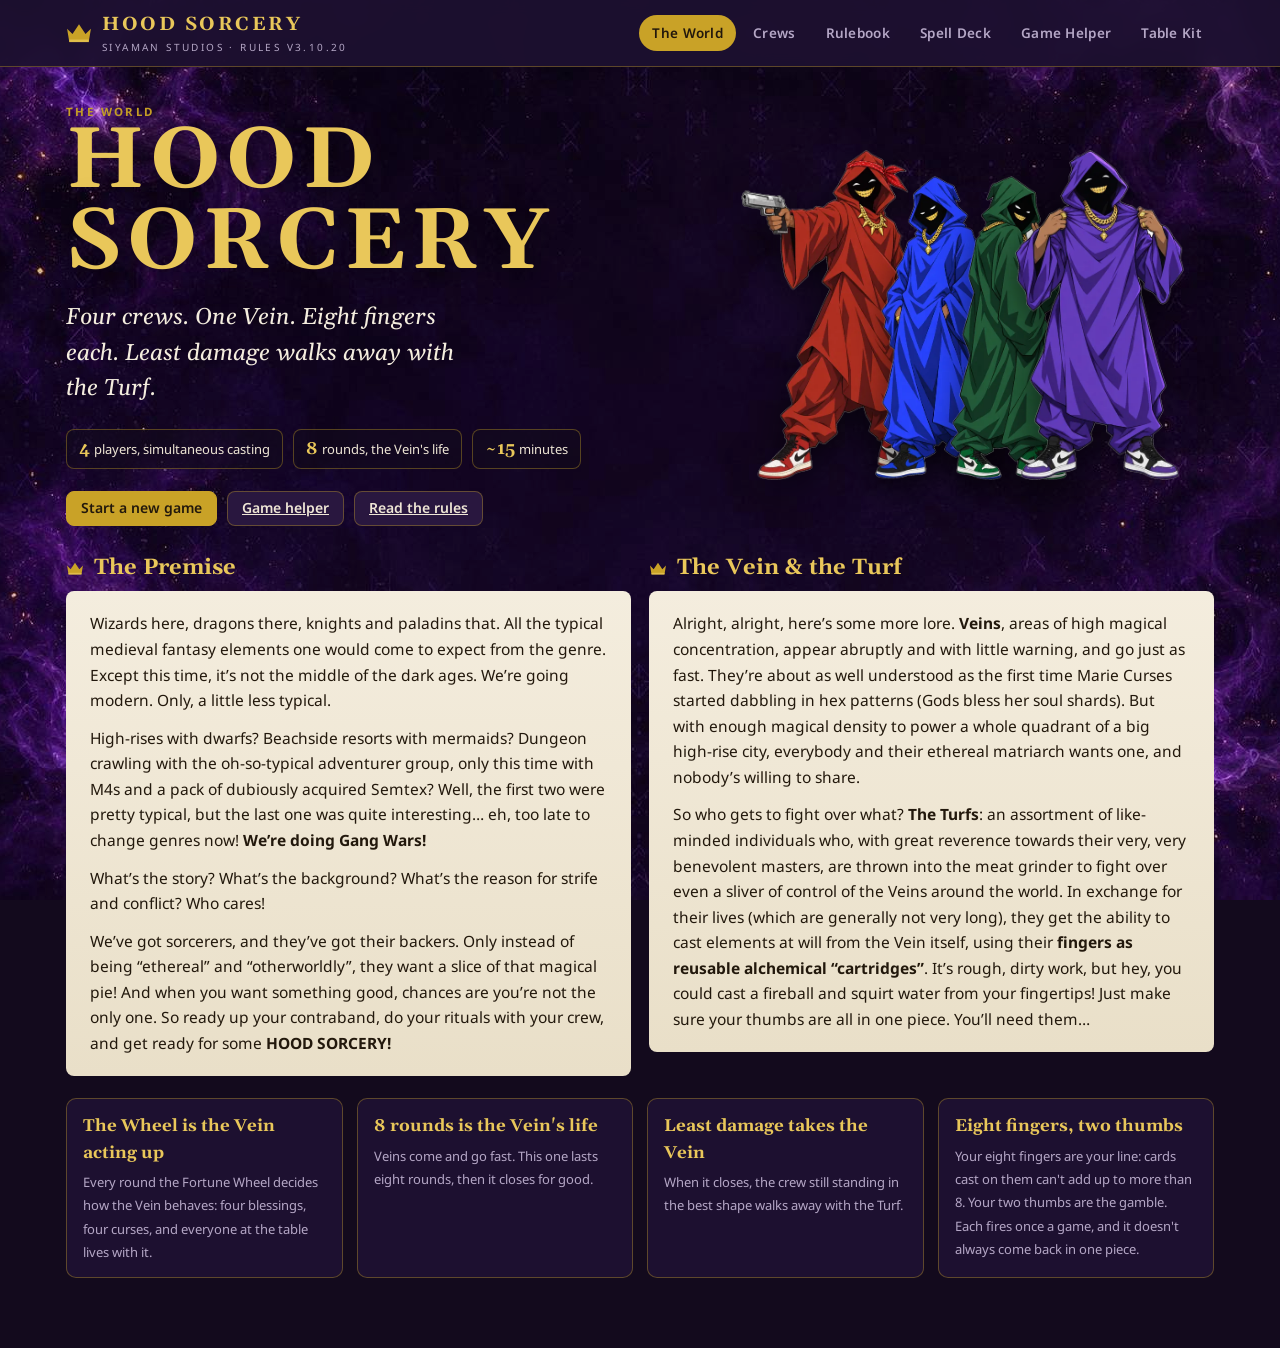
==== hood-sorcery-helper/index.html @ 0e27db72 "Add Hood Sorcery Companion page Co-Authored-By: Claude Sonnet 5.5 <noreply@anthropic.com> Claude-Ses" ====
<!doctype html><html><head><meta charset=utf8><meta name=viewport content="width=device-width,initial-scale=1,viewport-fit=cover"><style>:root{color-scheme:light;box-sizing:border-box;padding-top:env(safe-area-inset-top,0px);padding-bottom:env(safe-area-inset-bottom,0px)}html{scroll-padding-top:env(safe-area-inset-top,0px)}body{margin:0;padding:0;font:14px -apple-system,BlinkMacSystemFont,sans-serif;background:#fff;color:#000}img{max-width:100%}[hidden]:not([hidden=until-found i]){display:none!important}</style></head><body>
<title>Hood Sorcery Companion</title>
<meta name="claude:viewport-fit-sides" content="cover">
<link rel="preconnect" href="https://fonts.googleapis.com">
<link rel="preconnect" href="https://fonts.gstatic.com" crossorigin>
<link rel="stylesheet" href="https://fonts.googleapis.com/css2?family=Gelasio:ital,wght@0,400;0,600;0,700;1,400&family=Noto+Sans:wght@400;600;700&display=swap">
<style>
/* Layout: a dark Vein-purple table with gold-rimmed parchment panels, like the printed booklet; sticky crown bar with section tabs. */
:root{
  --night:#130a1d; --plum:#1d1030; --plum-2:#29173f; --plum-3:#36204f;
  --gold:#c9a227; --gold-hi:#e9c75a; --gold-dim:rgba(201,162,39,.38);
  --parch:#f4edde; --parch-2:#e9dfc8; --ink:#22180c; --ink-2:#5d4f3a;
  --fg:#efe6d6; --muted:#b5a7c6; --faint:#7e6f95;
  --good:#6fcf86; --warn:#ecbe4f; --bad:#f07070;
  --p1:#ef6a48; --p2:#4aa3ef; --p3:#5cc46f; --p4:#b184ee;
  --p1d:#8a2b1e; --p2d:#1f4a6e; --p3d:#2b7a3a; --p4d:#6b3fa0;
  --serif:"Gelasio",Georgia,"Times New Roman",serif;
  --sans:"Noto Sans",system-ui,-apple-system,"Segoe UI",sans-serif;
  --mono:ui-monospace,"SFMono-Regular",Consolas,monospace;
  --r:10px;
  color-scheme:dark;
}
*{box-sizing:border-box}
html{scroll-behavior:smooth}
body{background:var(--night);color:var(--fg);font:15px/1.55 var(--sans);margin:0}
body::before{content:"";position:fixed;inset:0 0 auto;height:env(safe-area-inset-top,0px);z-index:60;background:var(--plum)}
.bgart{position:fixed;inset:0;z-index:-1;background:var(--night) var(--bgimg) center/cover no-repeat;opacity:.9}
button,input,select{font:inherit;color:inherit}
button{cursor:pointer}
:focus-visible{outline:2px solid var(--gold-hi);outline-offset:2px}
h1,h2,h3,h4{font-family:var(--serif);text-wrap:balance;margin:0;line-height:1.15}
p{margin:0}
.num,.tab-nums{font-variant-numeric:tabular-nums lining-nums}
.wrap{max-width:1180px;margin:0 auto;padding-left:max(16px,env(safe-area-inset-left,0px));padding-right:max(16px,env(safe-area-inset-right,0px))}

/* top bar */
.bar{position:sticky;top:env(safe-area-inset-top,0px);z-index:50;background:rgba(29,16,48,.94);backdrop-filter:blur(8px);border-bottom:1px solid var(--gold-dim)}
.bar .wrap{display:flex;align-items:center;gap:18px;padding-block:10px;flex-wrap:wrap}
.brand{display:flex;align-items:center;gap:10px;text-decoration:none;color:var(--gold-hi)}
.brand svg{width:26px;height:20px}
.brand b{font-family:var(--serif);font-size:19px;letter-spacing:2.5px}
.brand small{display:block;font-size:10px;letter-spacing:2.4px;color:var(--muted);text-transform:uppercase;margin-top:1px}
.tabs{display:flex;gap:4px;flex-wrap:wrap;margin-left:auto}
.tabs a{color:var(--muted);text-decoration:none;padding:7px 12px;border-radius:999px;font-weight:600;font-size:13.5px;letter-spacing:.3px;border:1px solid transparent;white-space:nowrap}
.tabs a:hover{color:var(--fg);border-color:var(--gold-dim)}
.tabs a[aria-current="page"]{background:var(--gold);color:var(--ink)}
.tabs a.hot{position:relative}
@media (max-width:760px){.tabs{margin-left:0;width:100%;overflow-x:auto;flex-wrap:nowrap;padding-bottom:2px}.brand small{display:none}}

main{padding-block:26px 70px}
section.view{display:none}
section.view.on{display:block}

/* shared panels */
.panel{background:var(--plum);border:1px solid var(--gold-dim);border-radius:var(--r);overflow:hidden}
.panel>.hd{display:flex;align-items:center;gap:10px;padding:10px 14px;border-bottom:1px solid var(--gold-dim);flex-wrap:wrap}
.panel>.hd h3{font-size:15px;color:var(--gold-hi);letter-spacing:.8px;text-transform:uppercase}
.panel>.hd .sp{margin-left:auto}
.panel>.bd{padding:14px}
.parch{background:linear-gradient(var(--parch),var(--parch-2));color:var(--ink);border-radius:8px}
.parch a{color:var(--p1d)}
.crown{display:inline-block;width:18px;height:13px;flex:none}
.eyebrow{font-size:11.5px;letter-spacing:2.4px;text-transform:uppercase;color:var(--gold);font-weight:700}
.muted{color:var(--muted)}
.small{font-size:13px}
.tiny{font-size:11.5px}
.row{display:flex;gap:10px;flex-wrap:wrap;align-items:center}
.grid2{display:grid;grid-template-columns:repeat(auto-fit,minmax(min(100%,330px),1fr));gap:16px}
.stack{display:grid;gap:16px}

.btn{display:inline-flex;align-items:center;gap:7px;border:1px solid var(--gold-dim);background:var(--plum-2);color:var(--fg);padding:8px 14px;border-radius:8px;font-weight:600;font-size:14px;line-height:1.2}
.btn:hover{border-color:var(--gold);background:var(--plum-3)}
.btn.gold{background:var(--gold);color:var(--ink);border-color:var(--gold)}
.btn.gold:hover{background:var(--gold-hi)}
.btn.ghost{background:transparent}
.btn.sm{padding:5px 10px;font-size:12.5px;border-radius:7px}
.btn.danger{border-color:rgba(240,112,112,.5);color:#ffb3b3}
.btn:disabled{opacity:.45;cursor:not-allowed}
.seg{display:inline-flex;border:1px solid var(--gold-dim);border-radius:8px;overflow:hidden}
.seg button{border:0;background:transparent;padding:6px 11px;font-size:13px;font-weight:600;color:var(--muted)}
.seg button+button{border-left:1px solid var(--gold-dim)}
.seg button[aria-pressed="true"]{background:var(--gold);color:var(--ink)}
.seg button:disabled{opacity:.35;cursor:not-allowed}
input.f,select.f{background:var(--night);border:1px solid var(--gold-dim);border-radius:7px;padding:7px 9px;min-width:0}
input.f:focus,select.f:focus{border-color:var(--gold-hi);outline:none}
input.f.n{width:64px;text-align:center}
label.lab{display:grid;gap:4px;font-size:12px;color:var(--muted);font-weight:600;letter-spacing:.3px}
.pill{display:inline-flex;align-items:center;gap:5px;padding:2px 9px;border-radius:999px;font-size:11.5px;font-weight:700;letter-spacing:.4px;border:1px solid currentColor;white-space:nowrap}
.pill.good{color:var(--good)} .pill.warn{color:var(--warn)} .pill.bad{color:var(--bad)} .pill.gold{color:var(--gold-hi)} .pill.dim{color:var(--faint)}
.el{display:inline-block;width:18px;height:18px;background:center/contain no-repeat;vertical-align:-4px;flex:none}
.el.lg{width:28px;height:28px}
.scroll-x{overflow-x:auto;-webkit-overflow-scrolling:touch}
.note{border-left:3px solid var(--gold);padding:8px 12px;background:rgba(201,162,39,.08);border-radius:0 8px 8px 0;font-size:13.5px}
.toast{position:fixed;left:50%;bottom:calc(18px + env(safe-area-inset-bottom,0px));transform:translateX(-50%);background:var(--gold);color:var(--ink);font-weight:700;padding:10px 16px;border-radius:999px;z-index:90;box-shadow:0 6px 20px rgba(0,0,0,.45);font-size:14px;max-width:calc(100vw - 32px)}

/* ---------- WORLD ---------- */
.hero{display:grid;grid-template-columns:1.1fr .9fr;gap:30px;align-items:center;padding-block:10px 30px}
.hero h1{font-size:clamp(44px,8vw,86px);color:var(--gold-hi);letter-spacing:5px;line-height:.95;text-shadow:0 4px 30px rgba(0,0,0,.6)}
.hero .lead{font-family:var(--serif);font-style:italic;font-size:clamp(18px,2.3vw,23px);color:var(--parch);margin-top:16px;max-width:30ch}
.hero .facts{display:flex;gap:10px;flex-wrap:wrap;margin-top:22px}
.hero .facts span{border:1px solid var(--gold-dim);border-radius:8px;padding:6px 12px;font-size:13px;background:rgba(19,10,29,.6)}
.hero .facts b{color:var(--gold-hi);font-family:var(--serif);font-size:17px;margin-right:4px}
.lineup{display:flex;justify-content:center;align-items:flex-end;height:330px;position:relative}
.lineup img{height:100%;margin:0 -26px;filter:drop-shadow(0 10px 18px rgba(0,0,0,.6));transition:transform .3s}
.lineup img:nth-child(2),.lineup img:nth-child(3){height:92%}
.lineup img:hover{transform:translateY(-8px)}
@media (max-width:820px){.hero{grid-template-columns:1fr}.lineup{height:240px}.lineup img{margin:0 -18px}}
.lore{display:grid;grid-template-columns:repeat(auto-fit,minmax(min(100%,420px),1fr));gap:18px}
.lore .parch{padding:20px 24px;font-size:15.5px;line-height:1.65}
.lore .parch p+p{margin-top:12px}
.lore h2{font-size:22px;color:var(--gold-hi);margin-bottom:10px;display:flex;align-items:center;gap:10px}
.ties{margin-top:22px;display:grid;grid-template-columns:repeat(auto-fit,minmax(min(100%,240px),1fr));gap:14px}
.ties div{background:var(--plum);border:1px solid var(--gold-dim);border-radius:var(--r);padding:14px 16px}
.ties b{font-family:var(--serif);color:var(--gold-hi);font-size:17px;display:block;margin-bottom:4px}

/* ---------- CREWS ---------- */
.crews{display:grid;grid-template-columns:repeat(auto-fit,minmax(min(100%,250px),1fr));gap:18px}
.crew{border:1px solid var(--gold-dim);border-radius:12px;overflow:hidden;background:var(--plum);display:flex;flex-direction:column}
.crew .art{position:relative;height:330px;overflow:hidden}
.crew .art img{position:absolute;left:50%;bottom:-6px;height:104%;transform:translateX(-50%);filter:drop-shadow(0 8px 14px rgba(0,0,0,.55))}
.crew .seat{position:absolute;top:10px;left:10px;font-family:var(--serif);font-weight:700;color:var(--gold-hi);background:rgba(19,10,29,.8);border:1px solid var(--gold);border-radius:6px;padding:1px 8px}
.crew .art .el{position:absolute;top:8px;right:10px;width:34px;height:34px}
.crew .cap{padding:14px 16px 16px;display:grid;gap:6px}
.crew h3{font-size:20px}
.crew q{font-family:var(--serif);font-style:italic;font-size:15.5px;color:var(--parch)}
.crew dl{display:grid;grid-template-columns:auto 1fr;gap:2px 12px;margin:6px 0 0;font-size:13px}
.crew dt{color:var(--muted)} .crew dd{margin:0}

/* ---------- RULES ---------- */
.rules{display:grid;grid-template-columns:220px 1fr;gap:24px;align-items:start}
.toc{position:sticky;top:calc(env(safe-area-inset-top,0px) + 74px);display:grid;gap:2px;font-size:13.5px}
.toc a{color:var(--muted);text-decoration:none;padding:5px 10px;border-radius:6px;border-left:2px solid transparent}
.toc a:hover{color:var(--fg);border-left-color:var(--gold)}
.rulebody{display:grid;gap:18px;min-width:0}
.rule{scroll-margin-top:90px}
.rule .parch{padding:18px 22px;font-size:15px}
.rule h2{font-size:21px;color:var(--gold-hi);margin-bottom:10px;display:flex;align-items:center;gap:10px}
.rule h2 .k{font-family:var(--sans);font-size:12px;color:var(--muted);border:1px solid var(--gold-dim);border-radius:6px;padding:1px 7px;letter-spacing:1px}
.rule p+p,.rule p+ul,.rule ul+p,.rule p+ol,.rule ol+p,.rule table+p,.rule p+table,.rule p+.tw,.rule .tw+p{margin-top:10px}
.rule ul,.rule ol{margin:0;padding-left:20px}
.rule li+li{margin-top:5px}
.tbl{border-collapse:collapse;width:100%;font-size:14px}
.tbl th,.tbl td{border:1px solid #cbbd9e;padding:6px 9px;text-align:left;vertical-align:top}
.tbl thead th{background:var(--ink);color:var(--gold-hi);font-family:var(--serif);font-weight:700}
.tbl td.c,.tbl th.c{text-align:center}
.matrix td.c{font-family:var(--serif);font-size:18px;font-weight:700;width:18%}
.m0{background:#e4f1dc}.m1{background:#f6e2b9}.m2{background:#f3c8bd}
.wheelkey{display:grid;grid-template-columns:repeat(auto-fit,minmax(min(100%,250px),1fr));gap:10px}
.wk{display:grid;grid-template-columns:64px 1fr;gap:10px;align-items:center;border-radius:8px;padding:8px;border:1px solid #cbbd9e;background:#fff8ea}
.wk img{width:64px;height:64px;object-fit:contain}
.wk b{font-family:var(--serif)}
.thumbtbl td,.thumbtbl th{text-align:center}
@media (max-width:860px){.rules{grid-template-columns:1fr}.toc{position:static;display:flex;flex-wrap:wrap}.toc a{border-left:0;border:1px solid var(--gold-dim)}}

/* ---------- DECK ---------- */
.deckbar{display:flex;gap:10px;flex-wrap:wrap;align-items:end;margin-bottom:16px}
.cards{display:grid;grid-template-columns:repeat(auto-fill,minmax(150px,1fr));gap:12px}
.card{--c:#555;--c2:#222;border-radius:10px;padding:3px;background:linear-gradient(160deg,#f2d35f,#a8801c);box-shadow:0 4px 12px rgba(0,0,0,.4)}
.card .in{border-radius:8px;background:radial-gradient(circle at 50% 30%,var(--c),var(--c2) 85%);padding:9px 10px 10px;display:grid;gap:7px;height:100%}
.card .top{display:flex;justify-content:space-between;align-items:baseline;gap:6px}
.card .id{font-family:var(--serif);font-weight:700;color:var(--gold-hi);font-size:13px}
.card .ln{font-size:10.5px;letter-spacing:1px;color:rgba(255,255,255,.75);text-transform:uppercase}
.card .nm{font-family:var(--serif);font-weight:700;font-size:15.5px;line-height:1.15;color:#fff;min-height:36px}
.card .els{display:flex;align-items:center;gap:6px;justify-content:center;background:rgba(0,0,0,.28);border-radius:999px;padding:4px 8px}
.card .els .dash{flex:1;height:2px;background:repeating-linear-gradient(90deg,rgba(255,255,255,.7) 0 5px,transparent 5px 9px)}
.card .st{display:grid;grid-template-columns:1fr 1fr;gap:6px}
.card .st div{background:rgba(0,0,0,.3);border-radius:6px;text-align:center;padding:3px 0;font-size:10px;letter-spacing:1px;color:rgba(255,255,255,.8)}
.card .st b{display:block;font-family:var(--serif);font-size:20px;color:#fff;letter-spacing:0;line-height:1.1}
.c-fire{--c:#b8452c;--c2:#4a120a}.c-water{--c:#2c6aa8;--c2:#0c2440}.c-earth{--c:#3d8a49;--c2:#0f3517}.c-wind{--c:#7d52b8;--c2:#2c1450}

/* ---------- HELPER ---------- */
.subnav{display:flex;gap:6px;flex-wrap:wrap;margin-bottom:16px;align-items:center}
.subnav .seg button{padding:8px 14px;font-size:14px}
.banner{display:flex;gap:12px;align-items:center;flex-wrap:wrap;background:rgba(236,190,79,.12);border:1px solid rgba(236,190,79,.5);border-radius:var(--r);padding:10px 14px;margin-bottom:16px;font-size:14px}
.console{display:grid;grid-template-columns:1fr 1.05fr 1.2fr;gap:14px;margin-bottom:16px}
@media (max-width:1000px){.console{grid-template-columns:1fr 1fr}.console .timerbox{grid-column:1/-1}}
@media (max-width:640px){.console{grid-template-columns:1fr}}
.track{display:grid;grid-template-columns:repeat(8,1fr);gap:6px}
.track button{aspect-ratio:1;border-radius:50%;border:2px solid var(--gold-dim);background:var(--night);font-family:var(--serif);font-weight:700;font-size:16px;color:var(--muted);position:relative;padding:0;max-width:44px;width:100%}
.track button.done{border-color:var(--good);color:var(--good)}
.track button.cur{background:linear-gradient(145deg,#c23a4e,#7c1426);border-color:var(--gold-hi);color:#fff;box-shadow:0 0 0 3px rgba(233,199,90,.25)}
.track button.view{outline:2px dashed var(--gold-hi);outline-offset:3px}
.wheelnow{display:grid;grid-template-columns:76px 1fr;gap:12px;align-items:center}
.disc{border-radius:50%;display:grid;place-items:center;border:3px solid var(--gold);overflow:hidden;flex:none}
.disc img{width:88%;height:88%;object-fit:contain;display:block}
.wheelnow h4{font-size:19px}
.timer{font-family:var(--serif);font-weight:700;font-size:clamp(44px,6vw,64px);line-height:1;color:var(--fg);font-variant-numeric:tabular-nums lining-nums}
.timer.low{color:var(--warn)} .timer.out{color:var(--bad)}
.tbar{height:6px;background:var(--night);border-radius:999px;overflow:hidden;margin:8px 0 10px}
.tbar i{display:block;height:100%;background:var(--gold);transition:width .25s linear}
.players{display:grid;grid-template-columns:repeat(4,minmax(0,1fr));gap:12px;margin-bottom:16px}
@media (max-width:1150px){.players{grid-template-columns:repeat(2,minmax(0,1fr))}}
@media (max-width:620px){.players{grid-template-columns:1fr}}
.pcard{border-radius:var(--r);border:1px solid var(--gold-dim);background:var(--plum);overflow:hidden;display:flex;flex-direction:column;min-width:0}
.pcard .ph{display:flex;align-items:center;gap:8px;padding:8px 12px;color:#fff;font-family:var(--serif);font-weight:700}
.pcard .ph .nm{font-family:var(--sans);font-weight:400;font-size:12.5px;opacity:.9;overflow:hidden;text-overflow:ellipsis;white-space:nowrap;min-width:0}
.pcard .ph .tk{margin-left:auto;display:flex;gap:4px}
.tok{width:14px;height:14px;border-radius:50%;border:2px solid #fff;display:inline-block}
.tok.on{background:var(--gold-hi);border-color:var(--gold-hi)}
.tok.spent{opacity:.35}
.pcard .pb{padding:10px 12px 12px;display:grid;gap:10px}
.totals{display:grid;grid-template-columns:repeat(3,1fr);gap:6px;text-align:center}
.totals div{background:var(--night);border-radius:8px;padding:5px 2px 4px;border:1px solid transparent}
.totals div.badl{border-color:var(--bad)}
.totals span{display:block;font-size:10.5px;letter-spacing:1.4px;color:var(--muted);font-weight:700}
.totals b{font-family:var(--serif);font-size:24px;line-height:1.1}
.chips{display:grid;gap:5px}
.chip{display:grid;grid-template-columns:auto 1fr auto;gap:8px;align-items:center;background:var(--night);border:1px solid var(--plum-3);border-radius:8px;padding:5px 6px 5px 8px;font-size:12.5px;min-width:0}
.chip .cn{min-width:0;overflow-wrap:anywhere}
.chip .cn b{font-family:var(--serif);color:var(--gold-hi);margin-right:4px}
.chip .cs{color:var(--muted);font-size:11.5px}
.chip .x{display:flex;gap:2px}
.chip .x button{border:0;background:transparent;color:var(--muted);padding:2px 5px;border-radius:5px;font-size:13px}
.chip .x button:hover{background:var(--plum-3);color:var(--fg)}
.seam{font-size:11px;font-weight:700;color:var(--gold-hi);padding-left:10px}
.seam.none{color:var(--faint);font-weight:400}
.thumbrow{display:grid;grid-template-columns:auto 1fr auto;gap:6px;align-items:center;font-size:12.5px}
.eff{font-size:11.5px;color:var(--muted)}
.eff.g{color:var(--good)} .eff.b{color:var(--bad)} .eff.n{color:var(--muted)} .eff.s{color:#8fd0ff}
.issues{display:grid;gap:4px}
.issue{font-size:12px;color:var(--warn)}
.issue.bad{color:var(--bad)}
.restbl{width:100%;border-collapse:collapse;font-size:14px}
.restbl th,.restbl td{padding:8px 8px;border-bottom:1px solid var(--plum-3);text-align:center;white-space:nowrap}
.restbl th{font-size:11px;letter-spacing:1.2px;color:var(--muted);text-transform:uppercase;font-weight:700}
.restbl td:first-child,.restbl th:first-child{text-align:left}
.restbl .big{font-family:var(--serif);font-size:19px;font-weight:700}
.seatdot{display:inline-block;width:10px;height:10px;border-radius:50%;margin-right:7px;vertical-align:0}
.dmg0{color:var(--good)}.dmg1{color:var(--warn)}.dmg2,.dmg3,.dmg4{color:var(--bad)}
.boardview{display:grid;grid-template-columns:1.6fr 1fr;gap:16px}
@media (max-width:900px){.boardview{grid-template-columns:1fr}}
.ladders{display:grid;grid-template-columns:repeat(3,1fr);gap:10px}
.ladder h5{font-family:var(--serif);font-size:13px;letter-spacing:1.5px;margin:0 0 6px;text-align:center}
.ladder .cols{display:grid;grid-template-columns:22px repeat(4,1fr);gap:3px}
.ladder .cell{height:15px;border-radius:3px;background:var(--night);position:relative}
.ladder .lbl{font-size:9.5px;color:var(--faint);text-align:right;line-height:15px;padding-right:3px;font-variant-numeric:tabular-nums}
.ladder .cell.on{box-shadow:inset 0 0 0 2px #fff}
.ladder .cell.fill{opacity:.95}
.ladder button.cell{border:0;padding:0;cursor:pointer}
.mx{border-collapse:separate;border-spacing:4px;width:100%}
.mx th{font-size:11px;color:var(--muted);font-weight:700;letter-spacing:.8px}
.mx td{height:48px;border-radius:7px;text-align:center;vertical-align:middle;font-family:var(--serif);font-size:18px;font-weight:700;position:relative;color:var(--ink)}
.mx td.z0{background:#cfe6c4}.mx td.z1{background:#f0d394}.mx td.z2{background:#eea595}
.mx .cubes{position:absolute;inset:auto 3px 3px auto;display:flex;gap:2px}
.mx .cubes i{width:10px;height:10px;border-radius:2px;border:1px solid rgba(0,0,0,.5)}
.sheet{border-collapse:collapse;font-size:13px;min-width:860px;width:100%}
.sheet{table-layout:fixed}.sheet th,.sheet td{border:1px solid var(--plum-3);padding:5px 6px;text-align:center;white-space:normal;overflow-wrap:anywhere;font-variant-numeric:tabular-nums}
.sheet thead th{background:var(--plum-2);color:var(--gold-hi);font-family:var(--serif)}
.sheet td.l{text-align:left;color:var(--muted);font-size:12px;font-weight:600}
.sheet tr.ph td{color:#fff;text-align:left;font-family:var(--serif);font-weight:700;font-size:14px}
.sheet tr.dm td{background:rgba(240,112,112,.07)}
.sheet tr.cu td{background:rgba(201,162,39,.08);font-weight:700}
.sheet td.tot{background:rgba(201,162,39,.12);font-weight:700;color:var(--gold-hi)}
.sheet button.rh{border:0;background:transparent;color:inherit;font:inherit;padding:0;text-decoration:underline dotted;text-underline-offset:3px}
.kpis{display:grid;grid-template-columns:repeat(auto-fit,minmax(min(100%,170px),1fr));gap:10px}
.kpi{background:var(--plum);border:1px solid var(--gold-dim);border-radius:var(--r);padding:12px 14px}
.kpi span{font-size:11px;letter-spacing:1.3px;text-transform:uppercase;color:var(--muted);font-weight:700}
.kpi b{display:block;font-family:var(--serif);font-size:26px;color:var(--fg);line-height:1.2;font-variant-numeric:tabular-nums lining-nums}
.kpi small{color:var(--muted);font-size:12px}
.podium{display:grid;grid-template-columns:repeat(4,minmax(0,1fr));gap:10px}
@media (max-width:760px){.podium{grid-template-columns:repeat(2,minmax(0,1fr))}}
.pod{border-radius:var(--r);overflow:hidden;border:1px solid var(--gold-dim);background:var(--plum);position:relative}
.pod .art{height:150px;position:relative;overflow:hidden}
.pod .art img{position:absolute;left:50%;bottom:-4px;height:110%;transform:translateX(-50%)}
.pod .place{position:absolute;top:8px;left:8px;font-family:var(--serif);font-weight:700;font-size:22px;color:var(--gold-hi);background:rgba(19,10,29,.82);border-radius:8px;padding:0 9px;border:1px solid var(--gold)}
.pod .cap{padding:8px 12px 10px}
.pod .cap b{font-family:var(--serif);font-size:15px;display:block}
.pod .dm{font-family:var(--serif);font-size:28px;font-weight:700}
.pod.win{border-color:var(--gold-hi);box-shadow:0 0 0 2px rgba(233,199,90,.35)}
.insights{display:grid;gap:8px;margin:0;padding:0;list-style:none}
.insights li{display:grid;grid-template-columns:22px 1fr;gap:8px;font-size:14.5px;align-items:start}
.insights li::before{content:"✦";color:var(--gold-hi)}
.chartbox{position:relative;width:100%}
.chartbox canvas{width:100%;display:block}
.dtbl{border-collapse:collapse;width:100%;font-size:13.5px}
.dtbl th,.dtbl td{padding:7px 8px;border-bottom:1px solid var(--plum-3);text-align:right;white-space:nowrap;font-variant-numeric:tabular-nums}
.dtbl th{color:var(--muted);font-size:11px;letter-spacing:1.1px;text-transform:uppercase}
.dtbl td:first-child,.dtbl th:first-child{text-align:left}
.setup{display:grid;grid-template-columns:repeat(auto-fit,minmax(min(100%,300px),1fr));gap:16px}

/* ---------- KIT ---------- */
.kit{display:grid;grid-template-columns:1.15fr 1fr;gap:16px;align-items:start}
@media (max-width:980px){.kit{grid-template-columns:1fr}}
.wheelstage{position:relative;max-width:520px;margin:0 auto;width:100%}
.wheelstage canvas{width:100%;aspect-ratio:1;display:block}
.wheelstage .ptr{position:absolute;left:50%;top:-4px;transform:translateX(-50%);width:34px;height:40px;filter:drop-shadow(0 3px 4px rgba(0,0,0,.6));pointer-events:none}
.wres{display:grid;grid-template-columns:70px 1fr;gap:12px;align-items:center;margin-top:12px;min-height:76px}
.wres img{width:70px;height:70px;object-fit:contain}
.hist{display:flex;gap:6px;flex-wrap:wrap}
.hist span{width:28px;height:28px;border-radius:50%;display:grid;place-items:center;font-family:var(--serif);font-weight:700;font-size:13px;color:#fff;border:1px solid rgba(255,255,255,.3)}
.dicetray{display:flex;gap:10px;flex-wrap:wrap;min-height:74px;align-items:center}
.die{width:64px;height:64px;border-radius:12px;background:linear-gradient(150deg,#fffaf0,#e6d9bd);box-shadow:inset 0 -3px 0 rgba(0,0,0,.18),0 4px 10px rgba(0,0,0,.45);display:grid;grid-template-columns:repeat(3,1fr);grid-template-rows:repeat(3,1fr);padding:9px;position:relative}
.die i{width:11px;height:11px;border-radius:50%;background:var(--ink);place-self:center;visibility:hidden}
.die.roll{animation:tumble .55s ease-out}
.die .cap{position:absolute;left:0;right:0;bottom:-20px;text-align:center;font-size:11px;color:var(--muted);white-space:nowrap}
@keyframes tumble{0%{transform:rotate(-200deg) scale(.6)}70%{transform:rotate(15deg) scale(1.05)}100%{transform:none}}
@media (prefers-reduced-motion:reduce){.die.roll{animation:none}}
.tokgrid{display:grid;grid-template-columns:repeat(auto-fit,minmax(min(100%,190px),1fr));gap:10px}
.tokp{border-radius:8px;padding:8px 10px;display:flex;align-items:center;gap:8px;color:#fff;font-family:var(--serif);font-weight:700}
.tokp .sp{margin-left:auto;display:flex;gap:6px}
.ttok{width:40px;height:40px;border-radius:50%;border:2px solid var(--gold-hi);background:radial-gradient(circle at 35% 30%,#fff3c0,#c9a227 60%,#7d5e0c);color:var(--ink);font-family:var(--serif);font-weight:700;font-size:13px;display:grid;place-items:center;padding:0}
.ttok.spent{background:#2a2033;color:var(--faint);border-color:var(--faint);font-size:9px;letter-spacing:.5px;font-family:var(--sans)}

/* overlays */
.ov{position:fixed;inset:0;z-index:80;background:rgba(10,4,18,.94);display:none;align-items:center;justify-content:center;padding:calc(20px + env(safe-area-inset-top,0px)) max(16px,env(safe-area-inset-right,0px)) calc(20px + env(safe-area-inset-bottom,0px)) max(16px,env(safe-area-inset-left,0px));overflow:auto}
.ov.on{display:flex}
.ov .close{position:absolute;top:calc(14px + env(safe-area-inset-top,0px));right:calc(16px + env(safe-area-inset-right,0px))}
.bigtimer{text-align:center;display:grid;gap:18px;justify-items:center;width:100%;max-width:900px}
.bigtimer .t{font-family:var(--serif);font-weight:700;font-size:min(26vw,240px);line-height:1;font-variant-numeric:tabular-nums lining-nums}
.bigtimer .t.low{color:var(--warn)} .bigtimer .t.out{color:var(--bad)}
.bigtimer .meta{display:flex;gap:18px;align-items:center;justify-content:center;flex-wrap:wrap;font-size:18px;color:var(--muted)}
.bigtimer .meta img{width:56px;height:56px;object-fit:contain}
.wov{width:100%;max-width:560px;display:grid;gap:12px}

/* ---------- play strip, seat tabs, steppers (all widths) ---------- */
.strip{background:var(--plum);border:1px solid var(--gold);border-radius:var(--r);padding:10px 12px;margin-bottom:12px;display:grid;gap:8px;box-shadow:0 8px 24px rgba(0,0,0,.35)}
.strip-top{display:flex;align-items:center;gap:10px}
.strip .rnd{display:grid;place-items:center;width:52px;height:52px;border-radius:50%;background:linear-gradient(145deg,#c23a4e,#7c1426);border:2px solid var(--gold-hi);font-family:var(--serif);color:#fff;line-height:1;flex:none}
.strip .rnd b{font-size:22px}.strip .rnd small{font-size:10px;opacity:.8;margin-top:-6px}
.wchip{display:flex;align-items:center;gap:8px;border:1px solid var(--gold-dim);background:var(--night);border-radius:999px;padding:4px 12px 4px 4px;min-width:0;flex:1;text-align:left}
.wchip .disc{border-width:2px}
.wchip span{display:grid;min-width:0}.wchip b{font-family:var(--serif);font-size:15px;white-space:nowrap;overflow:hidden;text-overflow:ellipsis}.wchip small{font-size:11px;color:var(--muted)}
.tchip{border:0;background:transparent;padding:0 2px;flex:none}
.tchip .timer{font-size:38px}
.strip .tbar{margin:0}
.strip-act{display:flex;align-items:center;gap:8px;flex-wrap:wrap}
.strip-act .note{font-size:12.5px;color:var(--muted);min-width:0}
.strip-act .btn.gold{min-height:44px;padding-inline:18px;font-size:15px}
.track{margin-bottom:12px;max-width:440px}
.rdet{margin-bottom:12px}
.rdet>summary{cursor:pointer;list-style:none}.rdet>summary::-webkit-details-marker{display:none}
.rdet>summary h3::before{content:"▸ ";color:var(--gold)}.rdet[open]>summary h3::before{content:"▾ "}
.seattabs{display:none;grid-template-columns:repeat(4,1fr);gap:6px;margin-bottom:10px}
.seattabs button{position:relative;border:1px solid var(--gold-dim);border-bottom:3px solid var(--sc);background:var(--plum);border-radius:8px;padding:6px 4px;display:grid;justify-items:center;line-height:1.15;min-height:48px}
.seattabs button b{font-family:var(--serif);font-size:15px}.seattabs button small{font-size:11px;color:var(--muted)}
.seattabs button[aria-pressed="true"]{background:var(--sc);color:#130a1d;border-color:var(--sc)}
.seattabs button[aria-pressed="true"] small{color:#130a1d}
.seattabs .ok{position:absolute;top:2px;right:5px;font-style:normal;font-size:11px;color:var(--good)}
.seattabs button[aria-pressed="true"] .ok{color:#130a1d}
.addrow{display:grid;grid-template-columns:1fr auto;gap:6px}
.addprev{font-size:12px;color:var(--muted);min-height:0}
.addprev:empty{display:none}
.drow{display:grid;gap:6px}
.dice6{display:grid;grid-template-columns:repeat(6,1fr)}
.dice6 button{font-family:var(--serif);font-size:16px;padding:7px 0}
.steppers{display:grid;grid-template-columns:repeat(3,1fr);gap:6px}
.stepper{display:grid;grid-template-columns:1fr auto 1fr;grid-template-rows:auto auto;align-items:center;background:var(--night);border-radius:8px;padding:4px;text-align:center}
.stepper span{grid-column:1/-1;font-size:10.5px;letter-spacing:1.3px;color:var(--muted);font-weight:700}
.stepper b{font-family:var(--serif);font-size:22px;min-width:28px}
.stepper button{border:1px solid var(--gold-dim);background:var(--plum-2);border-radius:7px;height:36px;font-size:18px;font-weight:700}
.reslist{display:none;gap:6px}
.resrow{display:grid;grid-template-columns:1fr auto;gap:10px;align-items:center;padding:8px 10px;border-radius:8px;background:var(--night);border-left:4px solid var(--sc)}
.resrow .rd{text-align:right;display:grid}.resrow .rd b{font-family:var(--serif);font-size:24px;line-height:1}.resrow .rd small{font-size:11px;color:var(--muted)}
.mob-only{display:none}
.bnav{display:none}

/* ---------- phone layout ---------- */
@media (max-width:700px){
  body{font-size:15px;padding-bottom:calc(64px + env(safe-area-inset-bottom,0px))}
  .bar{position:static}
  .bar .wrap{padding-block:8px}
  .tabs{display:none}
  .bnav{display:grid;grid-template-columns:repeat(6,1fr);position:fixed;left:0;right:0;bottom:0;z-index:55;background:rgba(29,16,48,.97);backdrop-filter:blur(8px);border-top:1px solid var(--gold-dim);padding:4px max(4px,env(safe-area-inset-right,0px)) calc(4px + env(safe-area-inset-bottom,0px)) max(4px,env(safe-area-inset-left,0px))}
  .bnav a{display:grid;justify-items:center;gap:2px;padding:6px 0;color:var(--muted);text-decoration:none;font-size:10.5px;font-weight:600;border-radius:8px}
  .bnav svg{width:22px;height:22px;fill:none;stroke:currentColor;stroke-width:1.7;stroke-linecap:round;stroke-linejoin:round}
  .bnav a[aria-current="page"]{color:var(--gold-hi);background:rgba(201,162,39,.12)}
  main{padding-block:16px 30px}
  input.f,select.f{font-size:16px;min-height:42px}
  .btn{min-height:42px}
  .btn.sm{min-height:36px}
  .seg button{min-height:38px}
  .subnav{position:static}
  .subnav>.seg{width:100%;display:grid;grid-template-columns:repeat(4,1fr)}
  .subnav>.seg button{padding:9px 4px}
  .strip{position:sticky;top:env(safe-area-inset-top,0px);z-index:40;border-radius:0 0 12px 12px;margin-left:calc(-1 * max(16px,env(safe-area-inset-left,0px)));margin-right:calc(-1 * max(16px,env(safe-area-inset-right,0px)));padding-left:max(12px,env(safe-area-inset-left,0px));padding-right:max(12px,env(safe-area-inset-right,0px));border-top:0}
  .strip-act .row{width:100%}
  .strip-act .row .btn.gold{flex:1;justify-content:center}
  .strip .rnd{width:40px;height:40px}.strip .rnd b{font-size:18px}
  .tchip .timer{font-size:28px}
  .strip{gap:6px;padding-top:8px;padding-bottom:8px}
  .strip-act .note{font-size:11.5px;width:100%}
  .strip-act .btn.gold{min-height:42px}
  .track{gap:5px}
  .seattabs{display:grid}
  .players{grid-template-columns:1fr}
  .players .pcard:not(.sel){display:none}
  .mob-only{display:inline-flex}
  .reslist{display:grid}
  .restable{display:none}
  .hero{padding-block:0 16px}
  .lineup{height:210px}
  .chip .x button{padding:8px 9px;font-size:15px}
  .kit [data-tool]:not(.on),.grid2 [data-tool]:not(.on),.stack [data-tool]:not(.on){display:none}
  #kittabs{width:100%;display:grid;grid-template-columns:repeat(5,1fr)}
  #kittabs button{padding:9px 2px}
  .ladder .cell{height:13px}
  .toast{bottom:calc(76px + env(safe-area-inset-bottom,0px))}
  .ov .close{top:calc(10px + env(safe-area-inset-top,0px))}
  .podium .pod .art{height:120px}
  .rules .toc{display:none}
  .rule .parch{padding:14px 16px}
  .cards{grid-template-columns:repeat(2,minmax(0,1fr));gap:8px}
  .deckbar{display:grid;grid-template-columns:1fr 1fr;gap:8px}
  .deckbar label:first-child{grid-column:1/-1}
}
@media (min-width:701px){ #kittabs{display:none} }
</style>
<div class="bgart" aria-hidden="true"></div>
<header class="bar">
  <div class="wrap">
    <a class="brand" href="#world" data-nav="world">
      <svg viewBox="0 0 24 18" aria-hidden="true"><path d="M1 5l5 5 6-9 6 9 5-5-2 12H3z" fill="#c9a227"/><rect x="3" y="15" width="18" height="2.4" fill="#e0bd4a"/></svg>
      <span><b>HOOD SORCERY</b><small>Siyaman Studios · Rules v3.10.20</small></span>
    </a>
    <nav class="tabs" aria-label="Sections">
      <a href="#world" data-nav="world">The World</a>
      <a href="#crews" data-nav="crews">Crews</a>
      <a href="#rules" data-nav="rules">Rulebook</a>
      <a href="#deck" data-nav="deck">Spell Deck</a>
      <a href="#helper" data-nav="helper">Game Helper</a>
      <a href="#kit" data-nav="kit">Table Kit</a>
    </nav>
  </div>
</header>

<nav class="bnav" aria-label="Sections"><a href="#world" data-nav="world"><svg viewBox="0 0 24 24" aria-hidden="true"><path d="M12 3a9 9 0 100 18 9 9 0 000-18zM3.6 9h16.8M3.6 15h16.8M12 3c2.5 2.7 2.5 15.3 0 18M12 3c-2.5 2.7-2.5 15.3 0 18"/></svg><span>World</span></a><a href="#crews" data-nav="crews"><svg viewBox="0 0 24 24" aria-hidden="true"><circle cx="8" cy="8" r="3.2"/><circle cx="16.5" cy="9" r="2.6"/><path d="M2.5 20c.6-3.6 3-5.5 5.5-5.5s4.9 1.9 5.5 5.5M14 15.2c.8-.5 1.6-.7 2.5-.7 2.2 0 4.2 1.6 4.8 5"/></svg><span>Crews</span></a><a href="#rules" data-nav="rules"><svg viewBox="0 0 24 24" aria-hidden="true"><path d="M4 4.5h6a2 2 0 012 2V20a2 2 0 00-2-2H4zM20 4.5h-6a2 2 0 00-2 2V20a2 2 0 012-2h6z"/></svg><span>Rules</span></a><a href="#deck" data-nav="deck"><svg viewBox="0 0 24 24" aria-hidden="true"><rect x="3.5" y="5" width="10" height="14" rx="1.6"/><path d="M15 6.2l4.4 1.4a1.5 1.5 0 011 1.9l-3.2 9.7"/></svg><span>Deck</span></a><a href="#helper" data-nav="helper"><svg viewBox="0 0 24 24" aria-hidden="true"><rect x="5" y="3.5" width="14" height="17" rx="2"/><path d="M9 3.5v2h6v-2M8.5 10h7M8.5 13.5h7M8.5 17h4"/></svg><span>Helper</span></a><a href="#kit" data-nav="kit"><svg viewBox="0 0 24 24" aria-hidden="true"><circle cx="12" cy="12" r="8.5"/><circle cx="12" cy="12" r="2"/><path d="M12 3.5V10M12 14v6.5M3.5 12H10M14 12h6.5M6 6l4.6 4.6M13.4 13.4L18 18M18 6l-4.6 4.6M10.6 13.4L6 18"/></svg><span>Kit</span></a></nav>
<main class="wrap">

<!-- ================= WORLD ================= -->
<section class="view" id="v-world">
  <div class="hero">
    <div>
      <div class="eyebrow">The World</div>
      <h1>HOOD<br>SORCERY</h1>
      <p class="lead">Four crews. One Vein. Eight fingers each. Least damage walks away with the Turf.</p>
      <div class="facts">
        <span><b>4</b>players, simultaneous casting</span>
        <span><b>8</b>rounds, the Vein's life</span>
        <span><b>~15</b>minutes</span>
      </div>
      <div class="row" style="margin-top:22px">
        <button class="btn gold" data-act="newgame">Start a new game</button>
        <a class="btn" href="#helper" data-nav="helper">Game helper</a>
        <a class="btn" href="#rules" data-nav="rules">Read the rules</a>
      </div>
    </div>
    <div class="lineup" id="lineup"></div>
  </div>

  <div class="lore">
    <article>
      <h2><svg class="crown" viewBox="0 0 24 18"><path d="M1 5l5 5 6-9 6 9 5-5-2 12H3z" fill="#c9a227"/><rect x="3" y="15" width="18" height="2.4" fill="#e0bd4a"/></svg>The Premise</h2>
      <div class="parch">
        <p>Wizards here, dragons there, knights and paladins that. All the typical medieval fantasy elements one would come to expect from the genre. Except this time, it’s not the middle of the dark ages. We’re going modern. Only, a little less typical.</p>
        <p>High-rises with dwarfs? Beachside resorts with mermaids? Dungeon crawling with the oh-so-typical adventurer group, only this time with M4s and a pack of dubiously acquired Semtex? Well, the first two were pretty typical, but the last one was quite interesting… eh, too late to change genres now! <b>We’re doing Gang Wars!</b></p>
        <p>What’s the story? What’s the background? What’s the reason for strife and conflict? Who cares!</p>
        <p>We’ve got sorcerers, and they’ve got their backers. Only instead of being “ethereal” and “otherworldly”, they want a slice of that magical pie! And when you want something good, chances are you’re not the only one. So ready up your contraband, do your rituals with your crew, and get ready for some <b>HOOD SORCERY!</b></p>
      </div>
    </article>
    <article>
      <h2><svg class="crown" viewBox="0 0 24 18"><path d="M1 5l5 5 6-9 6 9 5-5-2 12H3z" fill="#c9a227"/><rect x="3" y="15" width="18" height="2.4" fill="#e0bd4a"/></svg>The Vein &amp; the Turf</h2>
      <div class="parch">
        <p>Alright, alright, here’s some more lore. <b>Veins</b>, areas of high magical concentration, appear abruptly and with little warning, and go just as fast. They’re about as well understood as the first time Marie Curses started dabbling in hex patterns (Gods bless her soul shards). But with enough magical density to power a whole quadrant of a big high-rise city, everybody and their ethereal matriarch wants one, and nobody’s willing to share.</p>
        <p>So who gets to fight over what? <b>The Turfs</b>: an assortment of like-minded individuals who, with great reverence towards their very, very benevolent masters, are thrown into the meat grinder to fight over even a sliver of control of the Veins around the world. In exchange for their lives (which are generally not very long), they get the ability to cast elements at will from the Vein itself, using their <b>fingers as reusable alchemical “cartridges”</b>. It’s rough, dirty work, but hey, you could cast a fireball and squirt water from your fingertips! Just make sure your thumbs are all in one piece. You’ll need them…</p>
      </div>
    </article>
  </div>

  <div class="ties">
    <div><b>The Wheel is the Vein acting up</b><span class="muted small">Every round the Fortune Wheel decides how the Vein behaves: four blessings, four curses, and everyone at the table lives with it.</span></div>
    <div><b>8 rounds is the Vein's life</b><span class="muted small">Veins come and go fast. This one lasts eight rounds, then it closes for good.</span></div>
    <div><b>Least damage takes the Vein</b><span class="muted small">When it closes, the crew still standing in the best shape walks away with the Turf.</span></div>
    <div><b>Eight fingers, two thumbs</b><span class="muted small">Your eight fingers are your line: cards cast on them can't add up to more than 8. Your two thumbs are the gamble. Each fires once a game, and it doesn't always come back in one piece.</span></div>
  </div>
</section>

<!-- ================= CREWS ================= -->
<section class="view" id="v-crews">
  <div class="eyebrow">The Crews</div>
  <h2 style="font-size:34px;color:var(--gold-hi);margin:4px 0 18px">Four seats, four colours, one Vein</h2>
  <div class="crews" id="crewgrid"></div>
  <p class="note" style="margin-top:18px"><b>About the names:</b> despite them, no crew actually benefits from or prefers its element. They just like it. (The real, boring reason is balancing.) Crews are seat colour and character only; they have no rules effect.</p>
</section>

<!-- ================= RULES ================= -->
<section class="view" id="v-rules">
  <div class="rules">
    <nav class="toc" aria-label="Rulebook contents">
      <a href="#r-goal" data-jump>Goal</a>
      <a href="#r-components" data-jump>1 · Components</a>
      <a href="#r-setup" data-jump>2 · Setup</a>
      <a href="#r-cards" data-jump>3 · Spell cards</a>
      <a href="#r-round" data-jump>4 · The round</a>
      <a href="#r-line" data-jump>4.1 · The line</a>
      <a href="#r-thumbs" data-jump>4.2 · Trigger Thumbs</a>
      <a href="#r-rank" data-jump>5 · Rank and damage</a>
      <a href="#r-wheel" data-jump>6 · Fortune Wheel</a>
      <a href="#r-end" data-jump>7 · End of game</a>
      <a href="#r-qa" data-jump>8 · Quick answers</a>
    </nav>
    <div class="rulebody">
      <div class="rule" id="r-goal">
        <h2>Goal</h2>
        <div class="parch">
          <p>Four crews fight over one Vein. The Vein lasts <b>8 rounds</b>; when it closes, the crew with the <b>least damage</b> takes it. The Fortune Wheel is the Vein acting up each round.</p>
          <p>Every round, everyone casts at once, then ranks on Attack and on Block. A low rank costs damage.</p>
        </div>
      </div>
      <div class="rule" id="r-components">
        <h2><span class="k">§1</span>Components</h2>
        <div class="parch"><div class="scroll-x"><table class="tbl">
          <thead><tr><th>Component</th><th class="c">Count</th><th>Use</th></tr></thead>
          <tbody>
            <tr><td>Spell cards</td><td class="c">72</td><td>All unique. Length 2–4, Attack 0–5, Block 0–5</td></tr>
            <tr><td>Table board</td><td class="c">1</td><td>Two halves that fold shut. <b>Top:</b> rules reference, Damage Matrix, Wheel key, round track. <b>Bottom:</b> ATTACK, BLOCK and DAMAGE ladders (0–15), one column per player</td></tr>
            <tr><td>Rail sliders</td><td class="c">12</td><td>3 per player (ATK, BLK, DMG), in seat colour. Each wraps around a raised rail and marks a value on a ladder</td></tr>
            <tr><td>Matrix cubes</td><td class="c">8</td><td>2 per player. Mark your ATK row and BLK column on the Damage Matrix</td></tr>
            <tr><td>Player standees</td><td class="c">4</td><td>Your crew, seat number and character. No rules effect</td></tr>
            <tr><td>Card holders</td><td class="c">4</td><td>One per player, in seat colour. Hide your hand</td></tr>
            <tr><td>Trigger Thumb tokens</td><td class="c">8</td><td>2 per player. d6 side up = ready; SPENT side up = used</td></tr>
            <tr><td>d6 dice</td><td class="c">8</td><td>One per Trigger Thumb, and for roll-offs</td></tr>
            <tr><td>Round marker</td><td class="c">1</td><td>Moves along the round track, 1–8</td></tr>
            <tr><td>Fortune Wheel</td><td class="c">1</td><td>Standing wheel, 8 sectors (§6). Flick to spin</td></tr>
            <tr><td>Booklet</td><td class="c">1</td><td>A5, 4 pages: The World, The Crews, How to play, Ranking / Wheel / Ties / Rulings</td></tr>
            <tr><td>Score Sheet</td><td class="c">pad</td><td>A5, 8 rounds × 4 players</td></tr>
          </tbody></table></div>
          <p class="small" style="color:var(--ink-2)">The <a href="#kit" data-nav="kit">Table Kit</a> has digital stand-ins for the wheel, dice, Trigger Thumb tokens, sliders, matrix cubes and round marker. The <a href="#helper" data-nav="helper">Game Helper</a> replaces the score sheet.</p>
        </div>
      </div>
      <div class="rule" id="r-setup">
        <h2><span class="k">§2</span>Setup</h2>
        <div class="parch"><ol>
          <li><b>Seats.</b> P1 Ember Saints (red, Fire), P2 Tide Syndicate (blue, Water), P3 Stone Crows (green, Earth), P4 Gale Runners (purple, Wind). Each player takes their standee, card holder, 3 sliders, 2 matrix cubes and 2 Trigger Thumbs (d6 side up).</li>
          <li>Set every slider to 0. Put the round marker on 1.</li>
          <li>Shuffle the spell deck and deal <b>8</b> cards to each player.</li>
        </ol></div>
      </div>
      <div class="rule" id="r-cards">
        <h2><span class="k">§3</span>Spell cards</h2>
        <div class="parch">
          <p>Each card shows a <b>start element</b>, an <b>end element</b>, its <b>length</b> (2, 3 or 4) and its <b>ATK</b> and <b>BLK</b> values.</p>
          <p>Longer cards are stronger: ATK + BLK = 3 on a 2-length card, 4 on a 3-length card, 5 on a 4-length card. Cards always read left to right (start → end). They can't be turned around.</p>
          <p class="small" style="color:var(--ink-2)">Browse all 72 in the <a href="#deck" data-nav="deck">Spell Deck</a>.</p>
        </div>
      </div>
      <div class="rule" id="r-round">
        <h2><span class="k">§4</span>The round</h2>
        <div class="parch">
          <ol>
            <li><b>Spin.</b> Flick the Wheel. Its effect applies to everyone this round.</li>
            <li><b>Cast</b> (secret, all at once). Lay <b>1–3 cards</b> face down in a row. You may put 1 or 2 ready Trigger Thumbs beside your cast.</li>
            <li><b>Flip.</b> Everyone reveals at once. Roll a d6 for each Trigger Thumb you committed (§4.2), then flip those tokens to SPENT. Set your ATK and BLK sliders.</li>
            <li><b>Rank.</b> Rank everyone on ATK and on BLK (ties: §5). Put one cube on your ATK row and one on your BLK column. The cell where they cross is your damage. Move your DMG slider up by that much.</li>
            <li><b>Refill.</b> Discard the cards you cast and <b>draw back up to 8</b>. Reset ATK and BLK to 0. If the deck runs out, shuffle the discards. Move the round marker on.</li>
          </ol>
          <p><b>Your hand is always 8 cards.</b> You can't discard from your hand: every card is either cast or kept.</p>
        </div>
      </div>
      <div class="rule" id="r-line">
        <h2><span class="k">§4.1</span>The line: 8 fingers</h2>
        <div class="parch">
          <p>Your cast is your line. <b>Total length minus matched seams must be 8 or less.</b></p>
          <p>A <b>seam matches</b> when one card ends on the same element the next card starts on. Each matched seam gives:</p>
          <ul>
            <li><span class="el" data-el="fire"></span><span class="el" data-el="fire"></span> or <span class="el" data-el="wind"></span><span class="el" data-el="wind"></span>: <b>+1 ATK</b></li>
            <li><span class="el" data-el="water"></span><span class="el" data-el="water"></span> or <span class="el" data-el="earth"></span><span class="el" data-el="earth"></span>: <b>+1 BLK</b></li>
            <li><b>−1 length</b> (the two ends share a finger)</li>
          </ul>
          <p>Cards that don't match may sit side by side. They count their full length and give no bonus.</p>
          <p><i>Examples:</i> 4 + 4 = 8, legal. 4 + 4 + 2 with two seams = 8, legal. 3 + 3 + 3 with one seam = 8, legal. 4 + 4 + 4 with two seams = 10, too long.</p>
          <p><b>Your totals</b> = card values + seam bonuses + Wheel, then Trigger Thumbs. Totals stay between 0 and 15.</p>
        </div>
      </div>
      <div class="rule" id="r-thumbs">
        <h2><span class="k">§4.2</span>Trigger Thumbs</h2>
        <div class="parch">
          <p><b>2 per player for the whole game.</b> Commit 0, 1 or 2 face down with your cast. After the flip, roll a d6 for each one. Both results apply. Spent thumbs are gone.</p>
          <div class="scroll-x"><table class="tbl thumbtbl" style="margin-top:10px">
            <thead><tr><th>Roll</th><th>1</th><th>2</th><th>3</th><th>4</th><th>5</th><th>6</th></tr></thead>
            <tbody><tr><td><b>Effect</b></td><td>−1 ATK, −1 BLK</td><td>nothing</td><td>+1 ATK, +1 BLK</td><td>+1 ATK, +1 BLK</td><td>+2 ATK, +2 BLK</td><td>−1 damage this round</td></tr></tbody>
          </table></div>
        </div>
      </div>
      <div class="rule" id="r-rank">
        <h2><span class="k">§5</span>Rank and damage</h2>
        <div class="parch">
          <p>Highest total = 1st. <b>Ties:</b> 1) the shorter line wins; 2) then the higher <i>other</i> total; 3) then a d6 roll-off among the tied players (repeat until every place is unique).</p>
          <p class="small" style="color:var(--ink-2)"><i>Example:</i> P1, P2, P3 all on 9 ATTACK with lines 8, 8, 7 → P3 is best of the three. P1 and P2 both have 6 BLOCK → roll: P1 5, P2 2 → P1 ahead.</p>
          <p>Rows = ATK rank, columns = BLK rank, cell = damage taken.</p>
          <div class="scroll-x"><table class="tbl matrix" style="max-width:520px">
            <thead><tr><th></th><th class="c">BLK 1st</th><th class="c">2nd</th><th class="c">3rd</th><th class="c">4th</th></tr></thead>
            <tbody>
              <tr><th>ATK 1st</th><td class="c m0">0</td><td class="c m0">0</td><td class="c m0">0</td><td class="c m1">1</td></tr>
              <tr><th>2nd</th><td class="c m0">0</td><td class="c m0">0</td><td class="c m1">1</td><td class="c m1">1</td></tr>
              <tr><th>3rd</th><td class="c m0">0</td><td class="c m1">1</td><td class="c m1">1</td><td class="c m2">2</td></tr>
              <tr><th>4th</th><td class="c m1">1</td><td class="c m1">1</td><td class="c m2">2</td><td class="c m2">2</td></tr>
            </tbody></table></div>
          <p><b>Resolution order:</b> break ties → Mugged / Sabotage rotate → read the matrix → Bleeding → Trigger Thumb 6 (−1 damage, never below 0 for the round).</p>
        </div>
      </div>
      <div class="rule" id="r-wheel">
        <h2><span class="k">§6</span>Fortune Wheel</h2>
        <div class="parch"><div class="wheelkey" id="wheelkey"></div></div>
      </div>
      <div class="rule" id="r-end">
        <h2><span class="k">§7</span>End of game</h2>
        <div class="parch">
          <p>After round 8, the player with the <b>least damage</b> wins.</p>
          <p><b>Ties (any place):</b> less damage taken in round 8; then higher ATK + BLK in round 8 (still on the sliders); then a roll-off.</p>
          <p>The DAMAGE ladder tops out at <b>15+</b>. Past 15, note it on the Score Sheet.</p>
        </div>
      </div>
      <div class="rule" id="r-qa">
        <h2><span class="k">§8</span>Quick answers</h2>
        <div class="parch"><ul>
          <li><b>Cards that don't match?</b> Allowed. Full length, no seam bonus.</li>
          <li><b>A card with 0 ATK?</b> Fine. It's a specialist: it wins one ranking and feeds the other card's stat.</li>
          <li><b>Thumbs in Flip the Script?</b> Roll first, then everyone decides whether to swap.</li>
          <li><b>Swap Meet timing?</b> Look at your hand, pass 2, then cast with what you received.</li>
          <li><b>Thumb 6 when I took 0 damage?</b> The −1 is wasted. It never lowers earlier rounds.</li>
          <li><b>Hand full of 2-length cards?</b> Cast a cheap round to cycle them (you refill to 8), or gamble a Thumb.</li>
          <li><b>Bleeding?</b> After tie-breaks there is exactly one last place on each stat.</li>
          <li><b>The Turf / Cuffed and ties?</b> “Shorter line” means the line you actually cast.</li>
          <li><b>Turn a card around?</b> No. Cards always read left to right.</li>
        </ul></div>
      </div>
    </div>
  </div>
</section>

<!-- ================= DECK ================= -->
<section class="view" id="v-deck">
  <div class="eyebrow">Spell Deck · 72 cards · HS3-P01 to P72</div>
  <h2 style="font-size:30px;color:var(--gold-hi);margin:4px 0 14px">Every spell in the Vein</h2>
  <div class="deckbar">
    <label class="lab">Search<input class="f" id="dq" type="search" placeholder="Name or number"></label>
    <label class="lab">Starts on<select class="f" id="ds"><option value="">Any</option><option value="fire">Fire</option><option value="water">Water</option><option value="earth">Earth</option><option value="wind">Wind</option></select></label>
    <label class="lab">Ends on<select class="f" id="de"><option value="">Any</option><option value="fire">Fire</option><option value="water">Water</option><option value="earth">Earth</option><option value="wind">Wind</option></select></label>
    <label class="lab">Length<select class="f" id="dl"><option value="">Any</option><option>2</option><option>3</option><option>4</option></select></label>
    <label class="lab">Sort<select class="f" id="do"><option value="n">Number</option><option value="atk">Attack, high first</option><option value="blk">Block, high first</option><option value="len">Length</option></select></label>
    <span class="muted small" id="dcount"></span>
  </div>
  <div class="cards" id="deckgrid"></div>
</section>

<!-- ================= HELPER ================= -->
<section class="view" id="v-helper">
  <div id="helper"></div>
</section>

<!-- ================= KIT ================= -->
<section class="view" id="v-kit">
  <div class="eyebrow">Table Kit</div>
  <h2 style="font-size:30px;color:var(--gold-hi);margin:4px 0 6px">Digital stand-ins for the physical pieces</h2>
  <p class="muted" style="margin-bottom:14px;max-width:70ch">Use any of these instead of the printed component. A wheel result can go straight to the current round in the Game Helper, and <b>New game</b> resets these pieces too.</p>
  <div class="row" style="margin-bottom:14px"><span class="seg" id="kittabs"><button data-t="wheel">Wheel</button><button data-t="dice">Dice</button><button data-t="thumbs">Thumbs</button><button data-t="line">Line</button><button data-t="board">Board</button></span><button class="btn sm" data-act="newgame">New game</button></div>
  <div class="kit">
    <div class="panel" data-tool="wheel">
      <div class="hd"><h3>Fortune Wheel</h3><span class="sp muted small">8 sectors · tap Spin or the wheel</span></div>
      <div class="bd">
        <div class="wheelstage"><canvas id="kitwheel" width="1040" height="1040" aria-label="Fortune Wheel"></canvas>
          <svg class="ptr" viewBox="0 0 34 40" aria-hidden="true"><path d="M17 39 L2 6 Q17 -2 32 6 Z" fill="#e9c75a" stroke="#5a3f08" stroke-width="2"/><circle cx="17" cy="11" r="4" fill="#7c1426"/></svg></div>
        <div class="row" style="justify-content:center;margin-top:12px">
          <button class="btn gold" id="kitspin">Spin the wheel</button>
          <button class="btn" id="kitsend" disabled>Use for round —</button>
        </div>
        <div class="wres" id="kitwres"></div>
        <div class="row" style="margin-top:10px"><span class="muted small">This session's spins:</span><div class="hist" id="kithist"></div></div>
      </div>
    </div>
    <div class="stack">
      <div class="panel" data-tool="dice">
        <div class="hd"><h3>Dice tray</h3>
          <span class="sp seg" id="dmode"><button data-m="free" aria-pressed="true">Free roll</button><button data-m="thumb" aria-pressed="false">Trigger Thumb</button><button data-m="off" aria-pressed="false">Roll-off</button></span></div>
        <div class="bd">
          <div class="row" style="margin-bottom:12px">
            <label class="lab" id="dnwrap">Dice<select class="f" id="dn"><option>1</option><option selected>2</option><option>3</option><option>4</option><option>5</option><option>6</option><option>7</option><option>8</option></select></label>
            <button class="btn gold" id="droll">Roll</button>
            <span class="muted small" id="dsum"></span>
          </div>
          <div class="dicetray" id="dtray" style="padding-bottom:22px"></div>
          <p class="muted small" id="dhelp">Roll any number of d6.</p>
        </div>
      </div>
      <div class="panel" data-tool="thumbs">
        <div class="hd"><h3>Trigger Thumb tokens</h3><span class="sp"><button class="btn sm ghost" id="tokreset">Reset all</button></span></div>
        <div class="bd"><div class="tokgrid" id="tokgrid"></div><p class="muted small" style="margin-top:8px">Tap a token to flip it between ready and SPENT.</p></div>
      </div>
    </div>
  </div>
  <div class="grid2" style="margin-top:16px">
    <div class="panel" data-tool="line">
      <div class="hd"><h3>Line builder</h3><span class="sp seg" id="lbw"><button data-w="8" aria-pressed="true">Line 8</button><button data-w="10" aria-pressed="false">The Turf · 10</button><button data-w="6" aria-pressed="false">Cuffed · 6</button></span></div>
      <div class="bd" id="linebuilder"></div>
    </div>
    <div class="panel" data-tool="board">
      <div class="hd"><h3>Board: sliders and matrix</h3><span class="sp row"><span class="muted small">Round</span><span class="seg" id="kbround"></span></span></div>
      <div class="bd" id="kitboard"></div>
    </div>
  </div>
</section>
</main>

<datalist id="cardlist"></datalist>

<div class="ov" id="ovTimer" role="dialog" aria-modal="true" aria-label="Big timer">
  <button class="btn close" data-act="closeov">Close</button>
  <div class="bigtimer" id="bigtimer"></div>
</div>
<div class="ov" id="ovWheel" role="dialog" aria-modal="true" aria-label="Spin the Fortune Wheel">
  <button class="btn close" data-act="closeov">Close</button>
  <div class="wov">
    <div class="eyebrow" style="text-align:center" id="ovwtitle">Round 1 · Spin the Vein</div>
    <div class="wheelstage"><canvas id="ovwheel" width="1040" height="1040" aria-label="Fortune Wheel"></canvas>
      <svg class="ptr" viewBox="0 0 34 40" aria-hidden="true"><path d="M17 39 L2 6 Q17 -2 32 6 Z" fill="#e9c75a" stroke="#5a3f08" stroke-width="2"/><circle cx="17" cy="11" r="4" fill="#7c1426"/></svg></div>
    <div class="row" style="justify-content:center"><button class="btn gold" id="ovspin">Spin</button></div>
    <div class="wres" id="ovwres"></div>
  </div>
</div>
<script>window.__HS_ASSETS={"P1_fire": "[data-uri]", "P2_water": "[data-uri]", "P3_earth": "[data-uri]", "P4_wind": "[data-uri]", "fire": "[data-uri]", "water": "[data-uri]", "earth": "[data-uri]", "wind": "[data-uri]", "w1": "[data-uri]", "w2": "[data-uri]", "w3": "[data-uri]", "w4": "[data-uri]", "w5": "[data-uri]", "w6": "[data-uri]", "w7": "[data-uri]", "w8": "[data-uri]", "bg": "[data-uri]"};window.__HS_DECK=[["HS3-P01", "Brick Toss", "🪨", "🪨", 2, 3, 0, "🪨🪨"], ["HS3-P02", "Lighter Fluid", "🔥", "🔥", 2, 3, 0, "🔥🔥"], ["HS3-P03", "Cherry Bomb", "🔥", "🌪️", 2, 3, 0, "🔥🌪️"], ["HS3-P04", "Mud Slap", "💧", "🪨", 2, 3, 0, "💧🪨"], ["HS3-P05", "Fanned Flame", "🌪️", "🔥", 2, 3, 0, "🌪️🔥"], ["HS3-P06", "Sucker Gust", "🌪️", "🌪️", 2, 3, 0, "🌪️🌪️"], ["HS3-P07", "Hot Coals", "🪨", "🔥", 2, 2, 1, "🪨🔥"], ["HS3-P08", "Matchstick", "🔥", "🔥", 2, 2, 1, "🔥🔥"], ["HS3-P09", "Sparkler", "🔥", "🌪️", 2, 2, 1, "🔥🌪️"], ["HS3-P10", "Squall", "💧", "🌪️", 2, 2, 1, "💧🌪️"], ["HS3-P11", "Blowtorch", "🌪️", "🔥", 2, 2, 1, "🌪️🔥"], ["HS3-P12", "Cross Breeze", "🌪️", "🌪️", 2, 2, 1, "🌪️🌪️"], ["HS3-P13", "Mud Puddle", "🪨", "💧", 2, 1, 2, "🪨💧"], ["HS3-P14", "Ash Pile", "🔥", "🪨", 2, 1, 2, "🔥🪨"], ["HS3-P15", "Radiator", "🔥", "💧", 2, 1, 2, "🔥💧"], ["HS3-P16", "Hot Shower", "💧", "🔥", 2, 1, 2, "💧🔥"], ["HS3-P17", "Water Balloon", "💧", "💧", 2, 1, 2, "💧💧"], ["HS3-P18", "Drizzle", "🌪️", "💧", 2, 1, 2, "🌪️💧"], ["HS3-P19", "Cinderblock", "🪨", "🪨", 2, 0, 3, "🪨🪨"], ["HS3-P20", "Gutter", "🪨", "💧", 2, 0, 3, "🪨💧"], ["HS3-P21", "Dust Cloud", "🪨", "🌪️", 2, 0, 3, "🪨🌪️"], ["HS3-P22", "Sandbag", "💧", "🪨", 2, 0, 3, "💧🪨"], ["HS3-P23", "Fire Hydrant", "💧", "💧", 2, 0, 3, "💧💧"], ["HS3-P24", "Dust Devil", "🌪️", "🪨", 2, 0, 3, "🌪️🪨"], ["HS3-P25", "Flash Flood", "💧", "🪨", 3, 4, 0, "💧…🪨"], ["HS3-P26", "Dust Storm", "🌪️", "🪨", 3, 4, 0, "🌪️…🪨"], ["HS3-P27", "Flamethrower", "🌪️", "🔥", 3, 4, 0, "🌪️…🔥"], ["HS3-P28", "Rockslide", "🪨", "🌪️", 3, 3, 1, "🪨…🌪️"], ["HS3-P29", "Molotov", "🔥", "🔥", 3, 3, 1, "🔥…🔥"], ["HS3-P30", "Backdraft", "🔥", "🌪️", 3, 3, 1, "🔥…🌪️"], ["HS3-P31", "Riptide", "💧", "🪨", 3, 3, 1, "💧…🪨"], ["HS3-P32", "Squall Line", "🌪️", "💧", 3, 3, 1, "🌪️…💧"], ["HS3-P33", "Tailwind", "🌪️", "🌪️", 3, 3, 1, "🌪️…🌪️"], ["HS3-P34", "Bottle Rocket", "🪨", "💧", 3, 2, 2, "🪨…💧"], ["HS3-P35", "Brushfire", "🔥", "🪨", 3, 2, 2, "🔥…🪨"], ["HS3-P36", "Bonfire", "🔥", "🔥", 3, 2, 2, "🔥…🔥"], ["HS3-P37", "Scorched Turf", "🔥", "🌪️", 3, 2, 2, "🔥…🌪️"], ["HS3-P38", "Pressure Cooker", "💧", "🔥", 3, 2, 2, "💧…🔥"], ["HS3-P39", "Sprinkler", "💧", "🌪️", 3, 2, 2, "💧…🌪️"], ["HS3-P40", "Rubble", "🪨", "🪨", 3, 1, 3, "🪨…🪨"], ["HS3-P41", "Levee", "🪨", "💧", 3, 1, 3, "🪨…💧"], ["HS3-P42", "Steam Vent", "🔥", "💧", 3, 1, 3, "🔥…💧"], ["HS3-P43", "Undertow", "💧", "💧", 3, 1, 3, "💧…💧"], ["HS3-P44", "Smoke Screen", "🌪️", "🔥", 3, 1, 3, "🌪️…🔥"], ["HS3-P45", "Windbreak", "🌪️", "🌪️", 3, 1, 3, "🌪️…🌪️"], ["HS3-P46", "Bunker", "🪨", "🪨", 3, 0, 4, "🪨…🪨"], ["HS3-P47", "Kiln", "🪨", "🔥", 3, 0, 4, "🪨…🔥"], ["HS3-P48", "Seawall", "💧", "💧", 3, 0, 4, "💧…💧"], ["HS3-P49", "Maelstrom", "💧", "🌪️", 4, 5, 0, "💧…🌪️"], ["HS3-P50", "Mudslide", "🪨", "💧", 4, 4, 1, "🪨…💧"], ["HS3-P51", "Tidal Wave", "💧", "💧", 4, 4, 1, "💧…💧"], ["HS3-P52", "Firestorm", "🌪️", "🔥", 4, 4, 1, "🌪️…🔥"], ["HS3-P53", "Hurricane", "🌪️", "💧", 4, 4, 1, "🌪️…💧"], ["HS3-P54", "Tornado Alley", "🌪️", "🌪️", 4, 4, 1, "🌪️…🌪️"], ["HS3-P55", "Lava Flow", "🪨", "🔥", 4, 3, 2, "🪨…🔥"], ["HS3-P56", "Inferno", "🔥", "🔥", 4, 3, 2, "🔥…🔥"], ["HS3-P57", "Boiling Point", "🔥", "🌪️", 4, 3, 2, "🔥…🌪️"], ["HS3-P58", "Monsoon", "💧", "🪨", 4, 3, 2, "💧…🪨"], ["HS3-P59", "Four Corners", "💧", "🔥", 4, 3, 2, "💧…🔥"], ["HS3-P60", "Ember Gale", "🌪️", "🔥", 4, 3, 2, "🌪️…🔥"], ["HS3-P61", "Landslide", "🪨", "🪨", 4, 2, 3, "🪨…🪨"], ["HS3-P62", "Fault Line", "🪨", "🌪️", 4, 2, 3, "🪨…🌪️"], ["HS3-P63", "Arc Welder", "🔥", "💧", 4, 2, 3, "🔥…💧"], ["HS3-P64", "Heat Wave", "🔥", "🌪️", 4, 2, 3, "🔥…🌪️"], ["HS3-P65", "Turbine", "🌪️", "🪨", 4, 2, 3, "🌪️…🪨"], ["HS3-P66", "Cyclone", "🌪️", "🌪️", 4, 2, 3, "🌪️…🌪️"], ["HS3-P67", "Stonewall", "🪨", "🪨", 4, 1, 4, "🪨…🪨"], ["HS3-P68", "Breakwater", "🪨", "💧", 4, 1, 4, "🪨…💧"], ["HS3-P69", "Landfill Fire", "🔥", "🔥", 4, 1, 4, "🔥…🔥"], ["HS3-P70", "Storm Drain", "💧", "🪨", 4, 1, 4, "💧…🪨"], ["HS3-P71", "Floodgate", "💧", "💧", 4, 1, 4, "💧…💧"], ["HS3-P72", "Firewall", "🔥", "🪨", 4, 0, 5, "🔥…🪨"]];</script>
<script>
/* ================= DATA ================= */
const A = window.__HS_ASSETS;
const ELMAP = [['🔥','fire'],['💧','water'],['🪨','earth'],['🌱','earth'],['🌪','wind']];
const elOf = s => { for (const [k,v] of ELMAP) if (String(s).startsWith(k)) return v; return 'earth'; };
const DECK = window.__HS_DECK.map(r => ({ id:r[0], n:parseInt(r[0].slice(-2),10), name:r[1], s:elOf(r[2]), e:elOf(r[3]), len:+r[4], atk:+r[5], blk:+r[6] }));
const EL_NAME = {fire:'Fire',water:'Water',earth:'Earth',wind:'Wind'};
const SEATS = [
  {p:'P1', crew:'The Ember Saints', short:'Ember Saints', el:'fire', colour:'Red', c1:'#8a2b1e', c2:'#c9452c', hi:'#ef6a48', art:'P1_fire', quote:'We bless you, with this gun I found.'},
  {p:'P2', crew:'The Tide Syndicate', short:'Tide Syndicate', el:'water', colour:'Blue', c1:'#1f4a6e', c2:'#2f74ad', hi:'#4aa3ef', art:'P2_water', quote:'We run the rivers. And the sewers. Yuck.'},
  {p:'P3', crew:'The Stone Crows', short:'Stone Crows', el:'earth', colour:'Green', c1:'#2b7a3a', c2:'#3f9a50', hi:'#5cc46f', art:'P3_earth', quote:'We own the concrete. Get it, eh?'},
  {p:'P4', crew:'The Gale Runners', short:'Gale Runners', el:'wind', colour:'Purple', c1:'#6b3fa0', c2:'#8a5cc4', hi:'#b184ee', art:'P4_wind', quote:'Fast, loud, and gone in an instant. Just like old peepaw…'},
];
const WHEEL = [
  {n:1,name:'Swap Meet',kind:'blessing',fam:'fire',col:'#FF7A3D',light:'#FFB27A',sub:'Pass 2 cards left',text:'Before casting, everyone passes 2 cards face down to the left.'},
  {n:2,name:'Flip the Script',kind:'blessing',fam:'water',col:'#27B4FF',light:'#8FDBFF',sub:'Thumb down = swap',text:'After the flip, count to 3 and everyone shows a thumb: up keeps your totals, down swaps your ATK and BLK.'},
  {n:3,name:'The Turf',kind:'blessing',fam:'earth',col:'#69D447',light:'#B6F08F',sub:'Line 10 · 4 cards',text:'Line limit 10, cast up to 4 cards.'},
  {n:4,name:'Clean Kit',kind:'blessing',fam:'wind',col:'#B06BFF',light:'#D9B8FF',sub:"Thumbs can't hurt",text:'A Trigger Thumb roll of 1 counts as nothing.'},
  {n:5,name:'Bleeding',kind:'curse',fam:'fire',col:'#8E1F2C',light:'#C2414E',sub:'Last place +1 dmg',text:'Last on ATK takes +1 damage; last on BLK takes +1 damage (last on both = +2).'},
  {n:6,name:'Cuffed',kind:'curse',fam:'water',col:'#1D3E78',light:'#3E66A8',sub:'Line limit 6',text:'Line limit 6.'},
  {n:7,name:'Mugged',kind:'curse',fam:'earth',col:'#1E5A36',light:'#3F8A5C',sub:'ATK ranks rotate',text:'After ranking, ATK ranks rotate: 1st drops to last, everyone else moves up 1.'},
  {n:8,name:'Sabotage',kind:'curse',fam:'wind',col:'#4B2468',light:'#7A4A9A',sub:'BLK ranks rotate',text:'Same rotation on BLK ranks.'},
];
const WORDER = [1,5,2,6,3,7,4,8]; // clockwise from the top, as printed
const MATRIX = [[0,0,0,1],[0,0,1,1],[0,1,1,2],[1,1,2,2]];
const THUMB = {1:{a:-1,b:-1,t:'−1 ATK, −1 BLK',c:'b'},2:{a:0,b:0,t:'nothing',c:'n'},3:{a:1,b:1,t:'+1 ATK, +1 BLK',c:'g'},4:{a:1,b:1,t:'+1 ATK, +1 BLK',c:'g'},5:{a:2,b:2,t:'+2 ATK, +2 BLK',c:'g'},6:{a:0,b:0,t:'−1 damage',c:'s'}};
const ORD = n => ['—','1st','2nd','3rd','4th'][n] || '—';
const clamp15 = v => Math.max(0, Math.min(15, v));
const esc = s => String(s ?? '').replace(/[&<>"']/g, c => ({'&':'&amp;','<':'&lt;','>':'&gt;','"':'&quot;',"'":'&#39;'}[c]));
const d6 = () => 1 + Math.floor(Math.random()*6);
const fmtT = ms => { if (ms == null || isNaN(ms)) return '—'; const s = Math.max(0, Math.round(ms/1000)); return `${Math.floor(s/60)}:${String(s%60).padStart(2,'0')}`; };
const fmtCountdown = ms => { const s = Math.max(0, Math.ceil(ms/1000)); return `${Math.floor(s/60)}:${String(s%60).padStart(2,'0')}`; };
const seatName = (i, g=G) => (g.names[i] || '').trim();
const label = (i, g=G) => `${SEATS[i].p} ${SEATS[i].short}${seatName(i,g) ? ' · ' + seatName(i,g) : ''}`;
const limitsFor = w => w === 3 ? {line:10, cards:4} : w === 6 ? {line:6, cards:3} : {line:8, cards:3};

/* ================= GAME MODEL ================= */
function newPlayerRound(){ return {mode:'cards', cards:[], atk:0, blk:0, len:0, thumbs:[], flip:false, rollA:null, rollB:null}; }
function newRound(n){ return {n, wheel:null, locked:false, players:[0,1,2,3].map(newPlayerRound), timer:null, interimMs:null, startedAt:null}; }
function newGame(prev){
  return {
    v:1, sample:false, created:Date.now(), title:'',
    names: prev ? prev.names.slice() : ['','','',''],
    settings: Object.assign({castSecs:90, sound:true, wheelSrc:'digital', diceSrc:'digital'}, prev ? prev.settings : {}),
    cur:1, view:1, sub:'play',
    rounds: Array.from({length:8}, (_, i) => newRound(i+1)),
    clock:{state:'idle', round:1, start:0, acc:0, pauseStart:0, pauses:0, pausedMs:0, extra:0},
    interim:null, finalRoll:[null,null,null,null], ended:null,
  };
}

/* ---------- evaluate one player's cast ---------- */
function evalPlayer(pr, wheel){
  const cards = pr.cards.map(n => DECK[n-1]).filter(Boolean);
  let len = 0, seams = 0, sa = 0, sb = 0, ca = 0, cb = 0;
  const seamList = [];
  cards.forEach((c, i) => {
    len += c.len; ca += c.atk; cb += c.blk;
    if (i > 0) {
      const prev = cards[i-1];
      if (prev.e === c.s) { seams++; const atkSeam = (c.s === 'fire' || c.s === 'wind'); if (atkSeam) sa++; else sb++; seamList.push({el:c.s, stat: atkSeam ? 'ATK' : 'BLK'}); }
      else seamList.push(null);
    }
  });
  let line, baseA, baseB, cardA = ca, cardB = cb, seamA = sa, seamB = sb;
  if (pr.mode === 'manual') { line = +pr.len || 0; baseA = +pr.atk || 0; baseB = +pr.blk || 0; cardA = baseA; cardB = baseB; seamA = 0; seamB = 0; }
  else { line = len - seams; baseA = ca + sa; baseB = cb + sb; }
  let ta = 0, tb = 0, t6 = 0;
  pr.thumbs.forEach(r => {
    if (!r) return;
    if (r === 1 && wheel === 4) return; // Clean Kit
    ta += THUMB[r].a; tb += THUMB[r].b; if (r === 6) t6++;
  });
  let atk = clamp15(baseA + ta), blk = clamp15(baseB + tb), swapped = false;
  if (wheel === 2 && pr.flip) { [atk, blk] = [blk, atk]; swapped = true; }
  const lim = limitsFor(wheel);
  const issues = [];
  const hasInput = pr.mode === 'manual' ? (baseA + baseB + line) > 0 : cards.length > 0;
  if (!hasInput) issues.push({t: pr.mode === 'manual' ? 'Enter totals' : 'No cards yet', lvl:'warn'});
  if (pr.mode === 'cards' && cards.length > lim.cards) issues.push({t:`${cards.length} cards cast; the limit is ${lim.cards}`, lvl:'bad'});
  if (line > lim.line) issues.push({t:`Line ${line} is over the limit of ${lim.line}`, lvl:'bad'});
  if (pr.thumbs.some(r => !r)) issues.push({t:'Roll the committed Trigger Thumb', lvl:'warn'});
  return {cards, len, seams, seamList, line, cardA, cardB, seamA, seamB, ta, tb, t6, atk, blk, swapped, lim, issues, hasInput, nCards: pr.mode === 'manual' ? cards.length : cards.length};
}

/* ---------- rank one stat with SRD tie-breaks ---------- */
function rankStat(ev, rolls, key, other){
  const base = (a, b) => (ev[b][key] - ev[a][key]) || (ev[a].line - ev[b].line) || (ev[b][other] - ev[a][other]);
  const idx = [0,1,2,3].sort((a, b) => base(a,b) || ((rolls[b] ?? 0) - (rolls[a] ?? 0)) || a - b);
  const ranks = [0,0,0,0]; idx.forEach((p, i) => ranks[p] = i + 1);
  const groups = []; const seen = new Set();
  for (let i = 0; i < 4; i++) {
    if (seen.has(i)) continue;
    const g = [i]; for (let j = i+1; j < 4; j++) if (base(i, j) === 0) g.push(j);
    g.forEach(x => seen.add(x));
    if (g.length > 1) groups.push(g);
  }
  const unresolved = [];
  groups.forEach(g => {
    const rs = g.map(p => rolls[p]);
    const ok = rs.every(r => r != null && r > 0) && new Set(rs).size === rs.length;
    if (!ok) unresolved.push(g);
  });
  return {ranks, groups, unresolved};
}

function resolveRound(R, g = G){
  const w = R.wheel;
  const ev = R.players.map(pr => evalPlayer(pr, w));
  const A1 = rankStat(ev, R.players.map(p => p.rollA), 'atk', 'blk');
  const B1 = rankStat(ev, R.players.map(p => p.rollB), 'blk', 'atk');
  const rot = r => r === 1 ? 4 : r - 1;
  const res = ev.map((e, i) => {
    const a0 = A1.ranks[i], b0 = B1.ranks[i];
    const a = w === 7 ? rot(a0) : a0;
    const b = w === 8 ? rot(b0) : b0;
    const matrix = MATRIX[a-1][b-1];
    const bleed = w === 5 ? (a === 4 ? 1 : 0) + (b === 4 ? 1 : 0) : 0;
    const before = matrix + bleed;
    const thumbOff = Math.min(e.t6, before);
    return Object.assign({}, e, {a0, b0, a, b, matrix, bleed, thumbOff, wasted6: e.t6 - thumbOff, dmg: before - thumbOff});
  });
  const allIn = ev.every(x => x.hasInput);
  if (!allIn) { A1.unresolved = []; B1.unresolved = []; A1.groups = []; B1.groups = []; }
  const issues = [];
  if (!w) issues.push({t:'Set the Fortune Wheel result', lvl:'warn'});
  if (A1.unresolved.length) issues.push({t:'ATK tie needs a roll-off: ' + A1.unresolved.map(gp => gp.map(p => SEATS[p].p).join(' / ')).join(', '), lvl:'warn', roll:'A'});
  if (B1.unresolved.length) issues.push({t:'BLK tie needs a roll-off: ' + B1.unresolved.map(gp => gp.map(p => SEATS[p].p).join(' / ')).join(', '), lvl:'warn', roll:'B'});
  const ready = !!w && !A1.unresolved.length && !B1.unresolved.length && res.every(r => r.hasInput && !R.players[res.indexOf(r)].thumbs.some(x => !x));
  return {res, A:A1, B:B1, issues, ready};
}

function thumbsUsedOutside(g, pi, rn){
  let n = 0; g.rounds.forEach(R => { if (R.n !== rn) n += R.players[pi].thumbs.length; }); return n;
}

/* ---------- whole-game derived numbers ---------- */
function computeGame(g = G){
  const rounds = g.rounds.map(R => ({R, ...resolveRound(R, g)}));
  const cum = [0,0,0,0];
  const perRound = rounds.map(x => {
    if (x.R.locked) x.res.forEach((r, i) => cum[i] += r.dmg);
    const snap = cum.slice();
    const order = [0,1,2,3].sort((a,b) => snap[a] - snap[b] || a - b);
    const standing = [0,0,0,0];
    order.forEach((p, k) => { standing[p] = (k > 0 && snap[p] === snap[order[k-1]]) ? standing[order[k-1]] : k + 1; });
    return {...x, cum: snap, standing};
  });
  const lockedN = g.rounds.filter(R => R.locked).length;
  const complete = g.rounds.every(R => R.locked);
  // final standings with end-game tie-breaks
  const r8 = perRound[7];
  const tot = cum.slice();
  const key = p => [tot[p], r8.R.locked ? r8.res[p].dmg : 0, r8.R.locked ? -(r8.res[p].atk + r8.res[p].blk) : 0];
  const cmpBase = (a, b) => { const ka = key(a), kb = key(b); for (let i = 0; i < 3; i++) if (ka[i] !== kb[i]) return ka[i] - kb[i]; return 0; };
  const fr = g.finalRoll || [];
  const order = [0,1,2,3].sort((a,b) => cmpBase(a,b) || ((fr[b] ?? 0) - (fr[a] ?? 0)) || a - b);
  const finalTies = [];
  if (complete) {
    const seen = new Set();
    for (let i = 0; i < 4; i++) { if (seen.has(i)) continue; const gp = [i]; for (let j = i+1; j < 4; j++) if (cmpBase(i,j) === 0) gp.push(j); gp.forEach(x => seen.add(x));
      if (gp.length > 1) { const rs = gp.map(p => fr[p]); if (!(rs.every(r => r) && new Set(rs).size === rs.length)) finalTies.push(gp); } }
  }
  return {rounds: perRound, cum, lockedN, complete, order, finalTies};
}

/* ================= SAMPLE GAME: playtest 2026-10-18 (board totals) ================= */
function sampleGame(prev){
  const g = newGame(prev);
  g.sample = true; g.title = 'Sample: playtest 18 Oct 2026';
  g.names = ['','','',''];
  const W = [6,4,1,7,5,3,6,5];
  // [cards], line, ATK, BLK, ATK rank before any rotation, BLK rank
  const D = [
    [[[27,30,24],6,9,4,1,3],[[23,39,26],6,7,6,3,1],[[54,45],6,6,4,4,4],[[8,37,12],5,8,4,2,2]],
    [[[50,70,7],8,6,9,3,2],[[43,71,38],8,4,11,4,1],[[52,36,15],7,9,5,1,4],[[59,2,69],8,9,6,2,3]],
    [[[36,42,49],8,9,7,1,2],[[54,66],7,8,4,4,3],[[32,16,63],7,8,8,3,1],[[57,6,65],8,9,4,2,4]],
    [[[48,49,45],8,7,8,3,2],[[46,20,71],7,1,13,4,1],[[24,28,5],5,7,5,2,3],[[68,4,50],8,8,5,1,4]],
    [[[26,62,12],7,9,5,1,4],[[56,35,40],7,7,8,3,2],[[71,10,32],7,7,7,4,3],[[44,14,34],6,7,10,2,1]],
    [[[26,41,70,47],10,6,14,4,1],[[18,49,45,6],8,12,6,1,4],[[30,11,14,46],7,8,9,3,2],[[13,17,4,28],6,8,8,2,3]],
    [[[53,48],6,3,4,4,4],[[61,1,19],6,5,7,3,1],[[37,12,5],5,11,5,1,2],[[7,8,64],6,8,5,2,3]],
    [[[71,58],8,4,6,4,4],[[51,31,47],8,7,9,2,1],[[29,42,39],7,7,7,1,3],[[22,21,54],6,5,8,3,2]],
  ];
  const thumbs = {'3-0':[2],'7-0':[2],'3-1':[2],'7-1':[6],'3-2':[2],'8-2':[2],'3-3':[2],'5-3':[2]};
  const cast = [74,88,90,66,81,90,58,79], interim = [95,110,84,102,121,98,76,64];
  let t = Date.UTC(2026,9,18,6,0,0);
  g.created = t;
  g.rounds.forEach((R, ri) => {
    R.wheel = W[ri];
    R.players = D[ri].map((d, pi) => ({mode:'manual', cards:d[0], len:d[1], atk:d[2], blk:d[3], thumbs:(thumbs[`${ri+1}-${pi}`]||[]).slice(), flip:false, rollA:7-d[4], rollB:7-d[5]}));
    R.startedAt = t;
    R.timer = {castMs:cast[ri]*1000, limitMs:90000, pausedMs: ri === 3 ? 12000 : 0, pauses: ri === 3 ? 1 : 0, skipped: cast[ri] < 90 && ri % 2 === 0, timedOut: cast[ri] >= 90, endedAt: t + cast[ri]*1000};
    R.interimMs = interim[ri]*1000;
    t += (cast[ri] + interim[ri]) * 1000;
    R.locked = true;
  });
  g.cur = 8; g.view = 8; g.sub = 'analysis'; g.ended = t;
  g.clock = {state:'idle', round:8, start:0, acc:0, pauseStart:0, pauses:0, pausedMs:0, extra:0};
  return g;
}

/* ================= STATE ================= */
const KEY = 'hood-sorcery-game-v1';
let G = null;
let saveT = 0;
function save(){ clearTimeout(saveT); saveT = setTimeout(() => { try { localStorage.setItem(KEY, JSON.stringify(G)); } catch(e){} }, 150); }
function loadSaved(){ try { const s = localStorage.getItem(KEY); if (!s) return null; const g = JSON.parse(s); return validGame(g) ? g : null; } catch(e){ return null; } }
function validGame(g){ return g && g.v === 1 && Array.isArray(g.rounds) && g.rounds.length === 8 && Array.isArray(g.names); }
const $ = (s, r=document) => r.querySelector(s);
const $$ = (s, r=document) => Array.from(r.querySelectorAll(s));
function toast(msg){ const t = document.createElement('div'); t.className = 'toast'; t.textContent = msg; document.body.appendChild(t); setTimeout(() => t.remove(), 2600); }
const CROWN = '<svg class="crown" viewBox="0 0 24 18" aria-hidden="true"><path d="M1 5l5 5 6-9 6 9 5-5-2 12H3z" fill="#c9a227"/><rect x="3" y="15" width="18" height="2.4" fill="#e0bd4a"/></svg>';
const elIcon = (el, cls='') => `<span class="el ${cls}" data-el="${el}" title="${EL_NAME[el]}"></span>`;

/* ================= STATIC VIEWS ================= */
function initStatic(){
  const st = document.createElement('style');
  st.textContent = ['fire','water','earth','wind'].map(e => `.el[data-el="${e}"]{background-image:url(${A[e]})}`).join('') + `:root{--bgimg:url(${A.bg})}`;
  document.head.appendChild(st);
  $('#lineup').innerHTML = SEATS.map(s => `<img src="${A[s.art]}" alt="${s.crew}">`).join('');
  $('#crewgrid').innerHTML = SEATS.map(s => `
    <article class="crew">
      <div class="art" style="background:radial-gradient(circle at 50% 38%,${s.c2},${s.c1} 72%,#1a0d24)">
        <img src="${A[s.art]}" alt="${s.crew} character"><span class="seat">${s.p}</span>${elIcon(s.el)}
      </div>
      <div class="cap"><h3>${s.crew}</h3><q>${esc(s.quote)}</q>
        <dl><dt>Seat</dt><dd>${s.p} · ${s.colour}</dd><dt>Element</dt><dd>${EL_NAME[s.el]}</dd></dl></div>
    </article>`).join('');
  $('#wheelkey').innerHTML = WHEEL.map(w => `
    <div class="wk" style="border-left:6px solid ${w.col}"><img src="${A['w'+w.n]}" alt="">
      <div><b>${w.n} · ${w.name.toUpperCase()}</b> <span class="pill ${w.kind === 'blessing' ? 'good' : 'bad'}" style="font-size:10px">${w.kind}</span><div class="small">${w.text}</div></div></div>`).join('');
  $('#cardlist').innerHTML = DECK.map(c => `<option value="${c.n} · ${esc(c.name)}">${EL_NAME[c.s]}→${EL_NAME[c.e]} · L${c.len} · ${c.atk}/${c.blk}</option>`).join('');
  ['dq','ds','de','dl','do'].forEach(id => $('#'+id).addEventListener('input', renderDeck));
  renderDeck();
}
function cardHTML(c){
  return `<div class="card c-${c.s}"><div class="in">
    <div class="top"><span class="id">P${String(c.n).padStart(2,'0')}</span><span class="ln">Length ${c.len}</span></div>
    <div class="nm">${esc(c.name)}</div>
    <div class="els">${elIcon(c.s,'lg')}<span class="dash"></span>${elIcon(c.e,'lg')}</div>
    <div class="st"><div>ATK<b>${c.atk}</b></div><div>BLK<b>${c.blk}</b></div></div></div></div>`;
}
function renderDeck(){
  const q = $('#dq').value.trim().toLowerCase(), s = $('#ds').value, e = $('#de').value, l = $('#dl').value, o = $('#do').value;
  let list = DECK.filter(c => (!q || c.name.toLowerCase().includes(q) || String(c.n) === q.replace(/^p0?/,'') ) && (!s || c.s === s) && (!e || c.e === e) && (!l || c.len === +l));
  if (o === 'atk') list.sort((a,b) => b.atk - a.atk || a.n - b.n);
  if (o === 'blk') list.sort((a,b) => b.blk - a.blk || a.n - b.n);
  if (o === 'len') list.sort((a,b) => a.len - b.len || a.n - b.n);
  $('#deckgrid').innerHTML = list.map(cardHTML).join('') || '<p class="muted">No cards match. Clear a filter to see more.</p>';
  $('#dcount').textContent = `${list.length} of 72`;
}

/* ================= ROUTER ================= */
const VIEWS = ['world','crews','rules','deck','helper','kit'];
let curView = 'world';
function go(v, push=true){
  if (!VIEWS.includes(v)) v = 'world';
  curView = v;
  VIEWS.forEach(x => $('#v-'+x).classList.toggle('on', x === v));
  $$('.tabs a, .bnav a').forEach(a => a.setAttribute('aria-current', a.dataset.nav === v ? 'page' : 'false'));
  if (push) { try { history.replaceState(null, '', '#' + v); } catch(e){} }
  if (v === 'helper') renderHelper();
  if (v === 'kit') { renderKit(); kitWheel.draw(); }
  window.scrollTo({top:0, behavior:'instant' in window ? 'instant' : 'auto'});
}
document.addEventListener('click', e => {
  const a = e.target.closest('[data-nav]');
  if (a) { e.preventDefault(); go(a.dataset.nav); return; }
  const j = e.target.closest('[data-jump]');
  if (j) { e.preventDefault(); const t = $(j.getAttribute('href')); if (t) t.scrollIntoView({behavior:'smooth', block:'start'}); }
});

/* ================= SOUND + WAKE ================= */
let actx = null, wake = null;
function beep(freq=880, dur=.12, vol=.15){
  if (!G.settings.sound) return;
  try { actx = actx || new (window.AudioContext || window.webkitAudioContext)(); const o = actx.createOscillator(), g = actx.createGain();
    o.frequency.value = freq; o.type = 'triangle'; g.gain.value = vol; o.connect(g); g.connect(actx.destination);
    const t = actx.currentTime; g.gain.setValueAtTime(vol, t); g.gain.exponentialRampToValueAtTime(.0001, t + dur); o.start(t); o.stop(t + dur + .02); } catch(e){}
}
async function wakeOn(){ try { if ('wakeLock' in navigator && !wake) { wake = await navigator.wakeLock.request('screen'); wake.addEventListener('release', () => wake = null); } } catch(e){} }
function wakeOff(){ try { wake && wake.release(); } catch(e){} wake = null; }

/* ================= CLOCK ================= */
const castElapsed = () => { const c = G.clock; return c.acc + (c.state === 'running' ? Date.now() - c.start : 0); };
const castLimit = () => (G.settings.castSecs + (G.clock.extra || 0)) * 1000;
function startCast(){
  const r = G.cur, now = Date.now(), R = G.rounds[r-1];
  if (R.locked) return;
  if (G.interim) {
    if (G.interim.round < r) G.rounds[G.interim.round-1].interimMs = now - G.interim.start;
    G.interim = null;
  }
  G.clock = {state:'running', round:r, start:now, acc:0, pauseStart:0, pauses:0, pausedMs:0, extra:0};
  R.startedAt = now; R.timer = null;
  lastBeep = null; beep(660,.15); wakeOn(); save(); renderHelper();
  if (G.settings.autoBig !== false && window.innerWidth < 700) openBig();
}
function pauseCast(){ const c = G.clock, now = Date.now(); if (c.state !== 'running') return; c.acc += now - c.start; c.state = 'paused'; c.pauseStart = now; c.pauses++; save(); renderHelper(); }
function resumeCast(){ const c = G.clock, now = Date.now(); if (c.state !== 'paused') return; c.pausedMs += now - c.pauseStart; c.start = now; c.state = 'running'; save(); renderHelper(); }
function endCast(reason){
  const c = G.clock, now = Date.now();
  if (c.state !== 'running' && c.state !== 'paused') return;
  if (c.state === 'running') c.acc += now - c.start;
  if (c.state === 'paused') c.pausedMs += now - c.pauseStart;
  const R = G.rounds[c.round-1];
  R.timer = {castMs:c.acc, limitMs:castLimit(), pausedMs:c.pausedMs, pauses:c.pauses, skipped: reason !== 'time', timedOut: reason === 'time', endedBy: reason, endedAt: now};
  c.state = 'done';
  G.interim = {round:c.round, start:now};
  wakeOff();
  if (reason === 'time') { beep(440,.5,.22); setTimeout(() => beep(330,.6,.22), 260); }
  save(); renderHelper(); paintBigBtns();
  if ($('#ovTimer').classList.contains('on')) setTimeout(() => { $('#ovTimer').classList.remove('on'); }, 1600);
}
function resetCast(){ const R = G.rounds[G.cur-1]; G.clock = {state:'idle', round:G.cur, start:0, acc:0, pauseStart:0, pauses:0, pausedMs:0, extra:0}; R.timer = null; if (G.interim && G.interim.round === G.cur) G.interim = null; wakeOff(); save(); renderHelper(); }
let lastBeep = null;
function tick(){
  if (!G) return;
  const c = G.clock;
  if (c.state === 'running') {
    const left = castLimit() - castElapsed();
    const s = Math.ceil(left/1000);
    if (s <= 5 && s > 0 && lastBeep !== s) { lastBeep = s; beep(s === 1 ? 990 : 880, .08, .12); }
    if (s === 10 && lastBeep !== 10) { lastBeep = 10; beep(740,.1,.1); }
    if (left <= 0) { endCast('time'); return; }
  }
  paintClock();
}
function clockFace(){
  const c = G.clock, lim = castLimit();
  if (c.round !== G.cur) return {text: fmtCountdown(G.settings.castSecs*1000), pct: 0, cls:'', state:'idle'};
  if (c.state === 'idle') return {text: fmtCountdown(lim), pct: 0, cls:'', state:'idle'};
  if (c.state === 'done') { const T = G.rounds[c.round-1].timer; return {text: fmtT(T ? T.castMs : 0), pct: 100, cls: T && T.timedOut ? 'out' : '', state:'done'}; }
  const left = lim - castElapsed();
  return {text: fmtCountdown(left), pct: Math.min(100, castElapsed()/lim*100), cls: left <= 10000 ? 'low' : '', state:c.state};
}
function paintClock(){
  const f = clockFace();
  $$('[data-clock]').forEach(el => { el.textContent = f.text; el.classList.toggle('low', f.cls === 'low'); el.classList.toggle('out', f.cls === 'out'); });
  $$('[data-tbar]').forEach(el => el.style.width = f.pct + '%');
  const it = G.interim ? fmtT(Date.now() - G.interim.start) : null;
  $$('[data-interim]').forEach(el => el.textContent = it ?? '—');
}
setInterval(tick, 200);

/* ================= HELPER ================= */
function curRound(){ return G.rounds[G.view-1]; }
function gameInProgress(){ return G && !G.sample && !G.rounds[7].locked && G.rounds.some(R => R.wheel || R.locked || R.players.some(p => p.cards.length || p.thumbs.length || p.atk || p.blk)); }
function renderHelper(){
  const host = $('#helper'); if (!host || curView !== 'helper') { if (curView === 'kit') updateKitSend(); return; }
  const act = document.activeElement, aid = act && act.id, sel = act && act.selectionStart;
  const C = computeGame();
  const subs = [['play','Play'],['sheet','Sheet'],['analysis','Analysis'],['setup','Settings']];
  let h = `<div class="subnav"><span class="seg">${subs.map(([k,t]) => `<button data-act="sub" data-v="${k}" aria-pressed="${G.sub===k}">${t}</button>`).join('')}</span>
    <span class="row" style="margin-left:auto;gap:8px">${G.sample ? '<span class="pill warn">Sample</span>' : `<span class="tiny muted">${C.lockedN}/8 locked</span>`}<button class="btn sm ${G.sample ? 'gold' : ''}" data-act="newgame">New game</button></span></div>`;
  if (G._confirmNew) h += `<div class="banner"><span><b>Start over?</b> This clears the game in progress (round ${G.cur}). Save a game file in Settings first if you want to keep it.</span><span class="row" style="margin-left:auto"><button class="btn danger sm" data-act="newgame-yes">Start new game</button><button class="btn sm" data-act="newgame-no">Cancel</button></span></div>`;
  else if (G.sample) h += `<div class="banner"><span><b>Sample game</b> from the 18 Oct 2026 playtest (timer figures are illustrative). Press <b>New game</b> to start round 1.</span></div>`;
  if (G.sub === 'play') h += playView(C);
  else if (G.sub === 'sheet') h += sheetView(C);
  else if (G.sub === 'analysis') h += analysisView(C);
  else h += setupView();
  host.innerHTML = h;
  if (G.sub === 'analysis') drawChartsOnScreen(C);
  paintClock();
  if (aid) { const el = document.getElementById(aid); if (el) { el.focus({preventScroll:true}); try { if (sel != null && el.setSelectionRange) el.setSelectionRange(sel, sel); } catch(e){} } }
  updateKitSend();
}
function quickNew(){
  if (gameInProgress() && !G._confirmNew) { G._confirmNew = true; G.sub = 'play'; changed(); if (curView !== 'helper') go('helper'); return; }
  startNew();
}

/* ---------- Play view ---------- */
function wheelDisc(w, size=76){
  if (!w) return `<div class="disc" style="width:${size}px;height:${size}px;background:var(--night)"><span class="muted" style="font-family:var(--serif);font-size:${size/2.4}px">?</span></div>`;
  const s = WHEEL[w-1];
  return `<div class="disc" style="width:${size}px;height:${size}px;background:radial-gradient(circle,${s.light},${s.col} 75%)"><img src="${A['w'+w]}" alt=""></div>`;
}
function playerDone(R, X, i){ return X.res[i].hasInput && !R.players[i].thumbs.some(t => !t); }
function nextStep(R, X){
  const isCur = G.view === G.cur;
  if (R.locked) return isCur ? {label:'See the analysis', act:'sub', v:'analysis', note:'The Vein has closed'} : {label:`Back to round ${G.cur}`, act:'viewround', v:G.cur, note:`Round ${R.n} is locked · edits apply straight away`};
  if (!R.wheel) return {label:'Spin the wheel', act:'spinov', note:'Step 1 of 4 · the Vein acts up', alt:{label:'Set by hand', act:'wheelpick'}};
  const st = G.clock.round === G.cur ? G.clock.state : 'idle';
  if (st === 'running') return {label:'Pause', act:'tpause', note:'Step 2 of 4 · everyone casts face down', alt:{label:'Reveal now', act:'tskip'}};
  if (st === 'paused') return {label:'Resume', act:'tresume', note:`Paused · ${G.clock.pauses} pause${G.clock.pauses > 1 ? 's' : ''}`, alt:{label:'Reveal now', act:'tskip'}};
  if (st === 'idle' && !R.timer && !R.noTimer) return {label:`Start casting · ${fmtT(G.settings.castSecs*1000)}`, act:'tstart', note:'Step 2 of 4 · secret casting', alt:{label:'No timer', act:'notimer'}};
  const done = [0,1,2,3].filter(i => playerDone(R, X, i)).length;
  if (!X.ready) {
    const tie = X.A.unresolved.length || X.B.unresolved.length;
    if (done === 4 && tie) return {label:'Roll off the tie', act:'rolloff', v: X.A.unresolved.length ? 'A' : 'B', note:'Step 3 of 4 · a tie survived the tie-breaks'};
    return {label:`Lock round ${R.n}`, act:'lock', disabled:true, note:`Step 3 of 4 · enter each cast · ${done}/4 done`};
  }
  return {label: R.n === 8 ? 'Lock and close the Vein' : `Lock round ${R.n}`, act:'lock', note:'Step 4 of 4 · check the damage, then lock'};
}
function playView(C){
  const R = curRound(), X = C.rounds[G.view-1], isCur = G.view === G.cur;
  const lim = limitsFor(R.wheel);
  const w = R.wheel ? WHEEL[R.wheel-1] : null;
  const S = nextStep(R, X);
  const live = isCur && !R.locked;
  const T = R.timer;
  let h = `<div class="strip">
    <div class="strip-top">
      <span class="rnd"><b>${R.n}</b><small>/8</small></span>
      <button class="wchip" data-act="spinov" ${R.locked ? 'disabled' : ''}>${wheelDisc(R.wheel, 34)}<span><b>${w ? w.name : 'Not spun'}</b><small>${w ? (w.kind === 'blessing' ? 'Blessing' : 'Curse') + ` · line ${lim.line}` : 'tap to spin'}</small></span></button>
      ${live ? `<button class="tchip" data-act="bigtimer" aria-label="Open big timer"><span class="timer" data-clock>—</span></button>` : `<span class="tchip static"><span class="timer">${T ? fmtT(T.castMs) : '—'}</span></span>`}
    </div>
    ${live ? '<div class="tbar"><i data-tbar></i></div>' : ''}
    <div class="strip-act"><span class="note">${S.note}</span><span class="row" style="gap:6px;margin-left:auto">${S.alt ? `<button class="btn sm" data-act="${S.alt.act}">${S.alt.label}</button>` : ''}<button class="btn gold" data-act="${S.act}" ${S.v != null ? `data-v="${S.v}"` : ''} ${S.disabled ? 'disabled' : ''}>${S.label}</button></span></div>
  </div>`;
  // round track
  h += `<div class="track">${G.rounds.map(r => `<button data-act="viewround" data-v="${r.n}" class="${r.locked ? 'done' : ''} ${r.n === G.cur && !r.locked ? 'cur' : ''} ${r.n === G.view ? 'view' : ''}" ${r.n > G.cur ? 'disabled' : ''} aria-label="Round ${r.n}">${r.n}</button>`).join('')}</div>`;
  // round details
  h += `<details class="panel rdet" ${G.detOpen || G._wheelPick ? 'open' : ''} data-tog="detOpen"><summary class="hd"><h3>Round ${R.n} details</h3><span class="sp tiny muted">${w ? `${w.n} · ${w.name}` : 'Wheel, timer'}</span></summary><div class="bd" style="display:grid;gap:12px">
      ${w ? `<div class="wheelnow">${wheelDisc(R.wheel, 64)}<div><h4>${w.n} · ${w.name} <span class="pill ${w.kind === 'blessing' ? 'good' : 'bad'}">${w.kind}</span></h4><p class="small muted">${w.text}</p></div></div>` : ''}
      <label class="lab">Wheel result from the physical wheel<select class="f" id="wsel-${R.n}" data-ch="wheel"><option value="">—</option>${WHEEL.map(x => `<option value="${x.n}" ${R.wheel === x.n ? 'selected' : ''}>${x.n} · ${x.name}</option>`).join('')}</select></label>
      <p class="tiny muted">Line limit <b style="color:var(--fg)">${lim.line}</b> · up to <b style="color:var(--fg)">${lim.cards}</b> cards this round</p>
      ${live ? `<div class="row"><span class="small">Timer ${fmtT(G.settings.castSecs*1000)}</span><button class="btn sm" data-act="tadj" data-v="-15">−15s</button><button class="btn sm" data-act="tadj" data-v="15">+15s</button>${G.clock.state === 'running' || G.clock.state === 'paused' ? '<button class="btn sm" data-act="textra">+15s this round</button>' : ''}${R.timer || R.noTimer ? '<button class="btn sm ghost" data-act="treset">Restart timer</button>' : ''}<button class="btn sm ghost" data-act="bigtimer">Big screen</button></div>` : ''}
      <p class="tiny muted">${T ? `Casting took ${fmtT(T.castMs)} of ${fmtT(T.limitMs)}${T.pauses ? ` · ${T.pauses} pause${T.pauses>1?'s':''} (${fmtT(T.pausedMs)})` : ''} · ${T.timedOut ? 'ran out' : 'ended early'}. ` : R.noTimer ? 'Played without the timer. ' : ''}Between rounds: <b style="color:var(--fg)" ${live ? 'data-interim' : ''}>${live ? '—' : fmtT(R.interimMs)}</b></p>
    </div></details>`;
  // players
  const ps = G.pSel || 0;
  h += `<div class="seattabs">${SEATS.map((s, i) => { const r = X.res[i]; const ok = playerDone(R, X, i); return `<button data-act="psel" data-v="${i}" aria-pressed="${ps === i}" style="--sc:${s.hi}"><b>${s.p}</b><small>${ok ? `${r.atk}/${r.blk}` : r.hasInput ? '…' : '—'}</small>${ok ? '<i class="ok">✓</i>' : ''}</button>`; }).join('')}</div>`;
  h += `<div class="players">${R.players.map((pr, i) => playerCard(R, X, pr, i, ps)).join('')}</div>`;
  h += resolutionPanel(R, X, C);
  h += boardPanel(R, X, C);
  return h;
}
function chipsHTML(pr, e, owner, maxCards, editable=true){
  let h = '<div class="chips">';
  e.cards.forEach((c, k) => {
    if (k > 0) { const s = e.seamList[k-1]; h += s ? `<div class="seam">${elIcon(s.el)}${elIcon(s.el)} seam · +1 ${s.stat}, −1 length</div>` : `<div class="seam none">no seam</div>`; }
    h += `<div class="chip">${elIcon(c.s)}<span class="cn"><b>P${String(c.n).padStart(2,'0')}</b>${esc(c.name)}<br><span class="cs">${EL_NAME[c.s]}→${EL_NAME[c.e]} · L${c.len} · ${c.atk} ATK / ${c.blk} BLK</span></span>
      ${editable ? `<span class="x">${k > 0 ? `<button data-act="mvcard" data-o="${owner}" data-k="${k}" aria-label="Move left">◀</button>` : ''}<button data-act="rmcard" data-o="${owner}" data-k="${k}" aria-label="Remove">✕</button></span>` : ''}</div>`;
  });
  if (editable && e.cards.length < 4) h += `<div class="addrow"><input class="f" id="add-${owner}" list="cardlist" inputmode="numeric" enterkeyhint="done" data-ch="addcard" data-o="${owner}" placeholder="${e.cards.length ? 'Next card #' : 'Card # (1–72)'}" autocomplete="off"><button class="btn" data-act="addcardbtn" data-o="${owner}">Add</button></div><div class="addprev" id="prev-${owner}"></div>`;
  return h + '</div>';
}
const dieRow = (act, i, k, val, extra='') => `<span class="seg dice6">${[1,2,3,4,5,6].map(v => `<button data-act="${act}" data-p="${i}" data-k="${k}" data-v="${v}" aria-pressed="${val === v}">${v}</button>`).join('')}</span>${extra}`;
function stepper(i, k, val, lab, max){
  return `<div class="stepper"><span>${lab}</span><button data-act="step" data-p="${i}" data-k="${k}" data-v="-1" aria-label="${lab} minus 1">−</button><b>${val}</b><button data-act="step" data-p="${i}" data-k="${k}" data-v="1" aria-label="${lab} plus 1">+</button></div>`;
}
function playerCard(R, X, pr, i, ps){
  const s = SEATS[i], r = X.res[i];
  const avail = 2 - thumbsUsedOutside(G, i, R.n);
  const usedHere = pr.thumbs.length;
  const tokens = [0,1].map(k => `<span class="tok ${k < avail - usedHere ? 'on' : 'spent'}"></span>`).join('');
  const owner = `p${i}`;
  let h = `<div class="pcard ${ps === i ? 'sel' : ''}"><div class="ph" style="background:linear-gradient(90deg,${s.c1},${s.c2})">${elIcon(s.el)}${s.p} · ${s.short}<span class="nm">${esc(seatName(i))}</span><span class="tk" title="Trigger Thumbs left">${tokens}</span></div><div class="pb">`;
  h += `<div class="totals"><div><span>ATK</span><b>${r.hasInput ? r.atk : '–'}</b></div><div><span>BLK</span><b>${r.hasInput ? r.blk : '–'}</b></div><div class="${r.line > r.lim.line ? 'badl' : ''}"><span>LINE</span><b>${r.hasInput ? r.line : '–'}</b><span style="letter-spacing:0">of ${r.lim.line}</span></div></div>`;
  h += `<div class="row" style="justify-content:space-between"><span class="seg"><button data-act="mode" data-p="${i}" data-v="cards" aria-pressed="${pr.mode==='cards'}">Cards</button><button data-act="mode" data-p="${i}" data-v="manual" aria-pressed="${pr.mode==='manual'}">Totals</button></span>
    <span class="tiny muted">${pr.mode === 'cards' ? `${r.cards.length} card${r.cards.length===1?'':'s'} · ${r.seams} seam${r.seams===1?'':'s'}` : 'from the sliders'}</span></div>`;
  if (pr.mode === 'manual') {
    h += `<div class="steppers">${stepper(i,'atk',pr.atk,'ATK')}${stepper(i,'blk',pr.blk,'BLK')}${stepper(i,'len',pr.len,'Line')}</div>
      <p class="tiny muted">Cards and seams, before Trigger Thumbs. Cards are optional here.</p>`;
  }
  h += chipsHTML(pr, r, owner, r.lim.cards);
  const maxCommit = Math.min(2, avail);
  h += `<div class="row" style="justify-content:space-between"><span class="small" style="font-weight:600">Trigger Thumbs <span class="tiny muted">${avail} left</span></span>
    <span class="seg">${[0,1,2].map(n => `<button data-act="commit" data-p="${i}" data-v="${n}" aria-pressed="${usedHere===n}" ${n > maxCommit ? 'disabled' : ''}>${n}</button>`).join('')}</span></div>`;
  pr.thumbs.forEach((roll, k) => {
    const ef = roll ? (roll === 1 && R.wheel === 4 ? {t:'nothing (Clean Kit)', c:'n'} : THUMB[roll]) : null;
    h += `<div class="drow"><div class="row" style="justify-content:space-between"><span class="tiny muted">Thumb ${k+1} · ${ef ? `<span class="eff ${ef.c}">${ef.t}</span>` : 'tap the roll or roll here'}</span><button class="btn sm" data-act="rollthumb" data-p="${i}" data-k="${k}">Roll d6</button></div>${dieRow('setthumb', i, k, roll)}</div>`;
  });
  if (r.t6 && r.wasted6 && R.locked) h += `<p class="tiny muted">The 6 was wasted: no damage to remove this round.</p>`;
  if (R.wheel === 2) h += `<div class="row" style="justify-content:space-between"><span class="small" style="font-weight:600">Flip the Script</span><span class="seg"><button data-act="flip" data-p="${i}" data-v="0" aria-pressed="${!pr.flip}">Up · keep</button><button data-act="flip" data-p="${i}" data-v="1" aria-pressed="${!!pr.flip}">Down · swap</button></span></div>`;
  const inA = X.A.groups.some(g => g.includes(i)), inB = X.B.groups.some(g => g.includes(i));
  [['A', inA, 'ATK'], ['B', inB, 'BLK']].forEach(([k, inG, nm]) => {
    if (!inG) return;
    h += `<div class="drow"><span class="tiny" style="color:var(--warn)">${nm} tie · roll-off d6</span>${dieRow('setroll', i, k, pr['roll'+k])}</div>`;
  });
  const iss = r.issues.filter(x => !(x.t === 'No cards yet' && pr.mode === 'manual'));
  if (iss.length) h += `<div class="issues">${iss.map(x => `<div class="issue ${x.lvl}">${x.lvl === 'bad' ? '✖' : '•'} ${x.t}</div>`).join('')}</div>`;
  if (i < 3) h += `<button class="btn mob-only" data-act="psel" data-v="${i+1}" style="justify-self:end">Next: ${SEATS[i+1].p} →</button>`;
  else h += `<a class="btn mob-only" href="#res" data-jump style="justify-self:end">See the damage ↓</a>`;
  return h + '</div></div>';
}
function resolutionPanel(R, X, C){
  const w = R.wheel;
  const rows = X.res.map((r, i) => {
    const s = SEATS[i];
    const aTxt = w === 7 ? `${ORD(r.a0)} → <b>${ORD(r.a)}</b>` : ORD(r.a);
    const bTxt = w === 8 ? `${ORD(r.b0)} → <b>${ORD(r.b)}</b>` : ORD(r.b);
    const tot = C.rounds[R.n-1].cum[i] + (R.locked ? 0 : r.dmg);
    const extras = [w === 5 && r.bleed ? `Bleeding +${r.bleed}` : '', r.thumbOff ? `Thumb 6 −${r.thumbOff}` : '', r.wasted6 ? `6 wasted` : ''].filter(Boolean).join(' · ');
    return {s, i, r, aTxt, bTxt, tot, extras};
  });
  const table = rows.map(({s, i, r, aTxt, bTxt, tot}) => `<tr><td><span class="seatdot" style="background:${s.hi}"></span>${s.p} <span class="muted small">${esc(seatName(i) || s.short)}</span></td>
      <td class="big">${r.hasInput ? r.atk : '–'}</td><td class="big">${r.hasInput ? r.blk : '–'}</td><td>${r.hasInput ? r.line : '–'}</td>
      <td>${aTxt}</td><td>${bTxt}</td><td>${r.matrix}</td><td>${w === 5 ? (r.bleed ? '+' + r.bleed : '0') : '—'}</td><td>${r.t6 ? (r.thumbOff ? '−' + r.thumbOff : '') + (r.wasted6 ? ` <span class="tiny muted">${r.wasted6} wasted</span>` : '') : '—'}</td>
      <td class="big dmg${Math.min(r.dmg,4)}">${r.dmg}</td><td class="big">${tot}</td><td>${R.locked ? ORD(C.rounds[R.n-1].standing[i]) : '—'}</td></tr>`).join('');
  const list = rows.map(({s, i, r, aTxt, bTxt, tot, extras}) => `<div class="resrow" style="--sc:${s.hi}"><div><b>${s.p}</b> <span class="muted small">${esc(seatName(i) || s.short)}</span><div class="tiny muted">ATK ${r.hasInput ? r.atk : '–'} (${aTxt}) · BLK ${r.hasInput ? r.blk : '–'} (${bTxt})${extras ? ' · ' + extras : ''}</div></div>
      <div class="rd"><b class="dmg${Math.min(r.dmg,4)}">+${r.dmg}</b><small>total ${tot}</small></div></div>`).join('');
  const issues = X.issues.map(x => `<div class="issue">• ${x.t} ${x.roll ? `<button class="btn sm" data-act="rolloff" data-v="${x.roll}" style="margin-left:6px">Roll off digitally</button>` : ''}</div>`).join('');
  const pIssues = X.res.flatMap((r, i) => r.issues.filter(x => x.lvl === 'bad').map(x => `${SEATS[i].p}: ${x.t}`));
  const lockBtn = R.locked ? `<span class="pill good">Locked · counted in the totals</span> <button class="btn sm ghost" data-act="unlock">Unlock</button>`
    : `<button class="btn gold" data-act="lock" ${X.ready ? '' : 'disabled'}>Lock round ${R.n}${R.n === 8 ? ' and close the Vein' : ''}</button>${X.ready ? '' : '<span class="tiny muted">Finish the items above to lock.</span>'}`;
  return `<div class="panel" id="res" style="margin-bottom:16px;scroll-margin-top:150px"><div class="hd"><h3>Round ${R.n} · damage</h3><span class="sp tiny muted">${w === 7 ? 'Mugged rotates ATK ranks' : w === 8 ? 'Sabotage rotates BLK ranks' : w === 5 ? 'Bleeding: last on each stat +1' : 'Ties: shorter line → other total → roll-off'}</span></div>
    <div class="bd" style="display:grid;gap:12px">
      ${issues || pIssues.length ? `<div class="issues">${issues}${pIssues.map(t => `<div class="issue bad">✖ ${t} (still counted; check the cast)</div>`).join('')}</div>` : ''}
      <div class="reslist">${list}</div>
      <div class="scroll-x restable"><table class="restbl"><thead><tr><th>Player</th><th>ATK</th><th>BLK</th><th>Line</th><th>ATK rank</th><th>BLK rank</th><th>Matrix</th><th>Bleed</th><th>Thumb 6</th><th>Round dmg</th><th>Total</th><th>Standing</th></tr></thead><tbody>${table}</tbody></table></div>
      <div class="row">${lockBtn}</div>
    </div></div>`;
}
function laddersHTML(vals, opts={}){
  // vals: {atk:[..], blk:[..], dmg:[..]}; opts.click => owner key for buttons
  const L = [['ATTACK','atk','#ef6a48'],['BLOCK','blk','#5cc46f'],['DAMAGE','dmg','#e9c75a']];
  return `<div class="ladders">${L.map(([nm, k, col]) => {
    let h = `<div class="ladder"><h5 style="color:${col}">${nm}</h5><div class="cols">`;
    for (let v = 15; v >= 0; v--) {
      h += `<span class="lbl">${v === 15 && k === 'dmg' ? '15+' : v}</span>`;
      for (let p = 0; p < 4; p++) {
        const val = Math.min(15, vals[k][p] || 0);
        const on = val === v, fill = v <= val && val > 0;
        const bg = fill ? SEATS[p].hi : '';
        const st = `style="${bg ? `background:${bg};opacity:${on ? 1 : .45}` : ''}"`;
        h += opts.click ? `<button class="cell ${on ? 'on' : ''}" ${st} data-act="kbset" data-s="${k}" data-p="${p}" data-v="${v}" aria-label="${SEATS[p].p} ${nm} ${v}"></button>` : `<span class="cell ${on ? 'on' : ''}" ${st}></span>`;
      }
    }
    return h + `</div></div>`;
  }).join('')}</div>
  <div class="row" style="justify-content:center;margin-top:6px;gap:12px">${SEATS.map(s => `<span class="tiny"><span class="seatdot" style="background:${s.hi}"></span>${s.p}</span>`).join('')}</div>`;
}
function matrixHTML(cubes){
  // cubes: [{a,b}] per player (0 = none)
  let h = `<table class="mx"><thead><tr><th></th><th>BLK 1st</th><th>2nd</th><th>3rd</th><th>4th</th></tr></thead><tbody>`;
  for (let a = 1; a <= 4; a++) {
    h += `<tr><th>${a === 1 ? 'ATK 1st' : ORD(a)}</th>`;
    for (let b = 1; b <= 4; b++) {
      const v = MATRIX[a-1][b-1];
      const here = cubes.map((c, p) => c && c.a === a && c.b === b ? p : -1).filter(p => p >= 0);
      h += `<td class="z${v}">${v}<span class="cubes">${here.map(p => `<i style="background:${SEATS[p].hi}" title="${SEATS[p].p}"></i>`).join('')}</span></td>`;
    }
    h += '</tr>';
  }
  return h + '</tbody></table>';
}
function boardPanel(R, X, C){
  const cumBefore = R.n > 1 ? C.rounds[R.n-2].cum : [0,0,0,0];
  const vals = {atk: X.res.map(r => r.hasInput ? r.atk : 0), blk: X.res.map(r => r.hasInput ? r.blk : 0), dmg: X.res.map((r, i) => cumBefore[i] + (r.hasInput ? r.dmg : 0))};
  const cubes = X.res.map(r => r.hasInput ? {a:r.a, b:r.b} : null);
  return `<details class="panel" ${G.boardOpen ? 'open' : ''} data-tog="boardOpen"><summary class="hd" style="cursor:pointer;list-style:none"><h3>Digital board · round ${R.n}</h3><span class="sp tiny muted">Sliders and matrix cubes, mirrored from the entries above</span></summary>
    <div class="bd boardview"><div>${laddersHTML(vals)}</div><div>${matrixHTML(cubes)}<p class="tiny muted" style="margin-top:6px">Each player's cube sits on the cell where their ATK row and BLK column cross.</p></div></div></details>`;
}

/* ---------- Score sheet ---------- */
function sheetView(C){
  const rs = C.rounds;
  const th = rs.map(x => `<th><button class="rh" data-act="gotoround" data-v="${x.R.n}" ${x.R.n > G.cur ? 'disabled' : ''}>${x.R.n}</button></th>`).join('');
  const cell = (x, f) => x.R.locked || x.R.n === G.cur ? f(x) : '';
  let rows = `<tr><td class="l">Wheel</td>${rs.map(x => `<td>${x.R.wheel ? `<span title="${WHEEL[x.R.wheel-1].name}">${x.R.wheel} · ${WHEEL[x.R.wheel-1].name}</span>` : ''}</td>`).join('')}<td class="tot"></td></tr>`;
  rows += `<tr><td class="l">Casting time</td>${rs.map(x => `<td>${x.R.timer ? fmtT(x.R.timer.castMs) + (x.R.timer.timedOut ? ' ⏱' : '') : ''}</td>`).join('')}<td class="tot">${fmtT(rs.reduce((s, x) => s + (x.R.timer ? x.R.timer.castMs : 0), 0))}</td></tr>`;
  rows += `<tr><td class="l">Between rounds</td>${rs.map(x => `<td>${x.R.interimMs != null ? fmtT(x.R.interimMs) : ''}</td>`).join('')}<td class="tot">${fmtT(rs.reduce((s, x) => s + (x.R.interimMs || 0), 0))}</td></tr>`;
  SEATS.forEach((s, i) => {
    rows += `<tr class="ph"><td colspan="10" style="background:linear-gradient(90deg,${s.c1},${s.c2})">${elIcon(s.el)} ${s.p} · ${s.short} <span style="font-family:var(--sans);font-weight:400;font-size:12.5px;opacity:.9">${esc(seatName(i))}</span></td></tr>`;
    const line = (lab, f, tot='', cls='') => `<tr class="${cls}"><td class="l">${lab}</td>${rs.map(x => `<td>${cell(x, f)}</td>`).join('')}<td class="tot">${tot}</td></tr>`;
    rows += line('Cards', x => x.res[i].cards.map(c => 'P' + String(c.n).padStart(2,'0')).join(' '));
    rows += line('Line', x => x.res[i].hasInput ? x.res[i].line : '');
    rows += line('ATTACK', x => x.res[i].hasInput ? x.res[i].atk : '', sumL(rs, x => x.res[i].atk));
    rows += line('BLOCK', x => x.res[i].hasInput ? x.res[i].blk : '', sumL(rs, x => x.res[i].blk));
    rows += line('Rank A / B', x => x.res[i].hasInput ? `${x.res[i].a} / ${x.res[i].b}` : '');
    rows += line('Thumb rolls', x => x.R.players[i].thumbs.map(v => v ? v : '?').join(', '), `${thumbsUsedOutside(G, i, 0)} of 2 used`);
    rows += line('Damage', x => x.R.locked ? x.res[i].dmg : '', C.cum[i], 'dm');
    rows += line('Running total', x => x.R.locked ? x.cum[i] : '', '', 'cu');
    rows += line('Standing', x => x.R.locked ? ORD(x.standing[i]) : '');
  });
  return `<div class="panel"><div class="hd"><h3>Score sheet</h3><span class="sp row"><button class="btn sm" data-act="exp-csv">Download .csv</button><button class="btn sm" data-act="exp-xlsx">Download .xlsx</button></span></div>
    <div class="bd"><div class="scroll-x"><table class="sheet"><colgroup><col style="width:118px">${'<col>'.repeat(8)}<col style="width:92px"></colgroup><thead><tr><th>Round</th>${th}<th>Total</th></tr></thead><tbody>${rows}</tbody></table></div>
    <p class="tiny muted" style="margin-top:8px">Tap a round number to open it. ⏱ means the timer ran out. Totals count locked rounds only.</p></div></div>`;
}
function sumL(rs, f){ return rs.filter(x => x.R.locked).reduce((s, x) => s + f(x), 0); }

/* ---------- Setup ---------- */
function setupView(){
  const S = G.settings;
  return `<div class="setup">
    <div class="panel"><div class="hd"><h3>Player names</h3><span class="sp tiny muted">optional</span></div><div class="bd" style="display:grid;gap:10px">
      ${SEATS.map((s, i) => `<label class="lab"><span>${elIcon(s.el)} ${s.p} · ${s.crew}</span><input class="f" id="nm-${i}" data-ch="name" data-p="${i}" value="${esc(G.names[i])}" placeholder="Player name (optional)" maxlength="40"></label>`).join('')}
    </div></div>
    <div class="panel"><div class="hd"><h3>Timer</h3></div><div class="bd" style="display:grid;gap:12px">
      <label class="lab">Casting time per round
        <span class="seg">${[45,60,90,120,180].map(v => `<button data-act="secs" data-v="${v}" aria-pressed="${S.castSecs===v}">${fmtT(v*1000)}</button>`).join('')}</span></label>
      <label class="lab">Custom, in seconds<input class="f n" style="width:100px" type="number" min="10" max="900" id="secs-c" data-ch="secs" value="${S.castSecs}"></label>
      <label class="lab">Big timer when casting starts<span class="seg"><button data-act="autobig" data-v="1" aria-pressed="${S.autoBig !== false}">On</button><button data-act="autobig" data-v="0" aria-pressed="${S.autoBig === false}">Off</button></span></label>
      <label class="lab">Sounds<span class="seg"><button data-act="sound" data-v="1" aria-pressed="${S.sound}">On</button><button data-act="sound" data-v="0" aria-pressed="${!S.sound}">Off</button></span></label>
      <p class="tiny muted">Beeps at 10 seconds, a countdown from 5, and an alarm at 0. The between-rounds clock starts when casting ends and stops when the next round's timer starts.</p>
    </div></div>
    <div class="panel"><div class="hd"><h3>Game</h3></div><div class="bd" style="display:grid;gap:12px">
      <div class="row"><button class="btn gold" data-act="newgame">New game</button><span class="tiny muted">Keeps names and timer, then opens round 1.</span></div>
      <div class="row"><button class="btn sm" data-act="exp-json">Save game file (.json)</button><label class="btn sm" for="loadjson">Load game file</label><input type="file" id="loadjson" accept=".json,application/json" hidden></div>
      <div class="row"><button class="btn sm ghost" data-act="sample">Load the sample game</button></div>
      <p class="tiny muted">The game is kept in this browser as you play, so a refresh won't lose it. Save a game file to move it to another device.</p>
    </div></div>
  </div>`;
}

/* ================= HELPER EVENTS ================= */
function ownerTarget(o){ if (o === 'lb') return KIT.lb; const R = curRound(); return R.players[+o.slice(1)]; }
function parseCard(v){
  v = String(v).trim(); if (!v) return null;
  const m = v.match(/^\s*(?:hs3-)?p?0*(\d{1,2})\b/i);
  if (m) { const n = +m[1]; if (n >= 1 && n <= 72) return n; }
  const lc = v.toLowerCase(); const c = DECK.find(c => c.name.toLowerCase() === lc) || DECK.find(c => c.name.toLowerCase().startsWith(lc));
  return c ? c.n : null;
}
function changed(){ save(); try { saveKit(); } catch(e){} renderHelper(); if (curView === 'kit') renderKit(); }
document.addEventListener('click', e => {
  const b = e.target.closest('[data-act]'); if (!b) return;
  const act = b.dataset.act, v = b.dataset.v, p = b.dataset.p != null ? +b.dataset.p : null;
  const R = G && curRound();
  switch (act) {
    case 'sub': G.sub = v; G._confirmNew = false; changed(); break;
    case 'viewround': G.view = +v; changed(); break;
    case 'gotoround': G.view = +v; G.sub = 'play'; changed(); break;
    case 'mode': R.players[p].mode = v; changed(); break;
    case 'rmcard': { const t = ownerTarget(b.dataset.o); t.cards.splice(+b.dataset.k, 1); changed(); break; }
    case 'mvcard': { const t = ownerTarget(b.dataset.o), k = +b.dataset.k; [t.cards[k-1], t.cards[k]] = [t.cards[k], t.cards[k-1]]; changed(); break; }
    case 'commit': { const pr = R.players[p], n = +v; while (pr.thumbs.length < n) pr.thumbs.push(G.settings.diceSrc === 'digital' ? 0 : 0); pr.thumbs.length = n; changed(); break; }
    case 'rollthumb': { R.players[p].thumbs[+b.dataset.k] = d6(); beep(520,.06,.08); changed(); break; }
    case 'flip': R.players[p].flip = v === '1'; changed(); break;
    case 'rolloff': doRollOff(R, v); break;
    case 'lock': lockRound(); break;
    case 'unlock': R.locked = false; if (G.cur > R.n) { /* keep later rounds; just recount */ } changed(); toast(`Round ${R.n} unlocked. Lock it again when it's right.`); break;
    case 'tstart': startCast(); break;
    case 'tpause': pauseCast(); break;
    case 'tresume': resumeCast(); break;
    case 'tskip': endCast('skip'); break;
    case 'textra': G.clock.extra = (G.clock.extra || 0) + 15; save(); paintClock(); toast('+15 seconds'); break;
    case 'tadj': G.settings.castSecs = Math.max(10, G.settings.castSecs + (+v)); changed(); break;
    case 'treset': resetCast(); break;
    case 'bigtimer': openBig(); break;
    case 'spinov': openWheelOv(); break;
    case 'closeov': $$('.ov').forEach(o => o.classList.remove('on')); G._wheelPick = false; renderHelper(); break;
    case 'secs': G.settings.castSecs = +v; changed(); break;
    case 'sound': G.settings.sound = v === '1'; changed(); if (G.settings.sound) beep(); break;
    case 'newgame': quickNew(); break;
    case 'psel': G.pSel = +v; changed(); { const pc = $('.players'); if (pc && window.innerWidth < 700) { const y = pc.getBoundingClientRect().top + window.scrollY - 150; if (window.scrollY > y) window.scrollTo({top:y, behavior:'smooth'}); } } break;
    case 'addcardbtn': { const inp = $('#add-' + b.dataset.o); if (inp && inp.value.trim()) addCardFrom(inp); else if (inp) inp.focus(); break; }
    case 'setthumb': R.players[p].thumbs[+b.dataset.k] = +v; changed(); break;
    case 'setroll': R.players[p]['roll' + b.dataset.k] = R.players[p]['roll' + b.dataset.k] === +v ? null : +v; changed(); break;
    case 'step': { const pr = R.players[p], k = b.dataset.k; pr[k] = Math.max(0, Math.min(k === 'len' ? 16 : 15, (+pr[k] || 0) + (+v))); changed(); break; }
    case 'notimer': { const now = Date.now(); if (G.interim && G.interim.round < R.n) G.rounds[G.interim.round-1].interimMs = now - G.interim.start; G.interim = {round:R.n, start:now}; R.noTimer = true; changed(); break; }
    case 'wheelpick': G._wheelPick = true; G.detOpen = true; changed(); setTimeout(() => { const s = $('#wsel-' + R.n); if (s) { s.scrollIntoView({block:'center'}); s.focus(); } }, 30); break;
    case 'autobig': G.settings.autoBig = v === '1'; changed(); break;
    case 'newgame-yes': startNew(); break;
    case 'newgame-no': G._confirmNew = false; changed(); break;
    case 'sample': G = sampleGame(G); changed(); toast('Sample game loaded'); break;
    case 'exp-csv': exportCSV(); break;
    case 'exp-xlsx': exportXLSX(); break;
    case 'exp-png': exportPNG(); break;
    case 'exp-json': saveFile(`hood-sorcery-game-${dateStamp()}.json`, JSON.stringify(G, null, 1)); break;
    case 'finalroll': doFinalRoll(); break;
    case 'kbset': kbSet(b.dataset.s, p, +v); break;
  }
});
function startNew(){
  wakeOff(); G = newGame(G.sample ? {names:['','','',''], settings:G.settings} : G); G.sample = false; G.sub = 'play'; G.pSel = 0; G._confirmNew = false;
  try { KIT.tokens = [[1,1],[1,1],[1,1],[1,1]]; KIT.kb = {round:1, atk:[0,0,0,0], blk:[0,0,0,0], dmg:[0,0,0,0]}; kitHist.length = 0; kitLast = null; $('#kithist').innerHTML = ''; $('#kitwres').innerHTML = ''; } catch(e){}
  if (curView !== 'helper') go('helper'); changed(); window.scrollTo({top:0});
  toast('Round 1. Spin the wheel to begin.');
}
function addCardFrom(t){
  const n = parseCard(t.value); if (!n) { toast('No card matches that. Try a number from 1 to 72.'); t.value = ''; return; }
  const o = ownerTarget(t.dataset.o); if (o.cards.length >= 4) return; o.cards.push(n);
  const dup = t.dataset.o !== 'lb' && G.rounds[G.view-1].players.some((pp, k) => `p${k}` !== t.dataset.o && pp.cards.includes(n));
  if (dup) toast(`P${String(n).padStart(2,'0')} is already in another player's line this round.`);
  t.value = ''; changed();
}
document.addEventListener('input', e => {
  const t = e.target; if (!t.dataset || t.dataset.ch !== 'addcard') return;
  const pv = document.getElementById('prev-' + t.dataset.o); if (!pv) return;
  const n = parseCard(t.value); const c = n && DECK[n-1];
  pv.innerHTML = t.value.trim() ? (c ? `${elIcon(c.s)} <b>P${String(c.n).padStart(2,'0')} ${esc(c.name)}</b> · ${EL_NAME[c.s]}→${EL_NAME[c.e]} · L${c.len} · ${c.atk}/${c.blk}` : '<span class="issue">No card with that number</span>') : '';
});
document.addEventListener('keydown', e => { const t = e.target; if (e.key === 'Enter' && t.dataset && t.dataset.ch === 'addcard') { e.preventDefault(); if (t.value.trim()) addCardFrom(t); } });
document.addEventListener('change', e => {
  const t = e.target;
  if (t.id === 'loadjson') { loadGameFile(t.files && t.files[0]); t.value = ''; return; }
  const ch = t.dataset && t.dataset.ch; if (!ch || !G) return;
  const R = curRound(), p = t.dataset.p != null ? +t.dataset.p : null;
  switch (ch) {
    case 'wheel': R.wheel = t.value ? +t.value : null; changed(); break;
    case 'addcard': { if (t.value.trim()) addCardFrom(t); break; }
    case 'man': R.players[p][t.dataset.k] = Math.max(0, Math.min(16, parseInt(t.value || '0', 10) || 0)); changed(); break;
    case 'troll': R.players[p].thumbs[+t.dataset.k] = t.value ? +t.value : 0; changed(); break;
    case 'roll': R.players[p]['roll' + t.dataset.k] = t.value ? +t.value : null; changed(); break;
    case 'name': G.names[p] = t.value.slice(0, 40); changed(); break;
    case 'secs': G.settings.castSecs = Math.max(10, Math.min(900, parseInt(t.value, 10) || 90)); changed(); break;
    case 'froll': G.finalRoll[p] = t.value ? +t.value : null; changed(); break;
  }
});
document.addEventListener('toggle', e => { const d = e.target; if (d.dataset && d.dataset.tog && G) { G[d.dataset.tog] = d.open; save(); } }, true);
function doRollOff(R, stat){
  const X = resolveRound(R);
  const grp = (stat === 'A' ? X.A : X.B).unresolved;
  const msgs = [];
  grp.forEach(g => { let vals; do { vals = g.map(d6); } while (new Set(vals).size !== vals.length); g.forEach((p, k) => R.players[p]['roll' + stat] = vals[k]); msgs.push(g.map((p, k) => `${SEATS[p].p} ${vals[k]}`).join(', ')); });
  beep(600,.08); changed(); toast(`${stat === 'A' ? 'ATK' : 'BLK'} roll-off: ${msgs.join(' · ')}`);
}
function doFinalRoll(){
  const C = computeGame(); const msgs = [];
  C.finalTies.forEach(g => { let vals; do { vals = g.map(d6); } while (new Set(vals).size !== vals.length); g.forEach((p, k) => G.finalRoll[p] = vals[k]); msgs.push(g.map((p, k) => `${SEATS[p].p} ${vals[k]}`).join(', ')); });
  changed(); toast('Final roll-off: ' + msgs.join(' · '));
}
function lockRound(){
  const R = curRound(); const X = resolveRound(R); if (!X.ready) return;
  if (G.clock.round === R.n && (G.clock.state === 'running' || G.clock.state === 'paused')) endCast('lock');
  R.locked = true;
  const now = Date.now();
  if (R.n === 8 || G.rounds.every(r => r.locked)) {
    if (G.interim) { G.rounds[G.interim.round-1].interimMs = now - G.interim.start; G.interim = null; }
    G.ended = now; G.sub = 'analysis'; G.view = R.n;
    beep(523,.15); setTimeout(() => beep(659,.15), 160); setTimeout(() => beep(784,.3), 320);
    toast('The Vein has closed. Here is the analysis.');
  } else if (R.n === G.cur) {
    G.cur = R.n + 1; G.view = G.cur; G.pSel = 0; G.detOpen = false; window.scrollTo({top:0, behavior:'smooth'});
    G.clock = {state:'idle', round:G.cur, start:0, acc:0, pauseStart:0, pauses:0, pausedMs:0, extra:0};
    toast(`Round ${R.n} locked. Refill to 8, reset ATK and BLK, then spin for round ${G.cur}.`);
  }
  changed();
}
function loadGameFile(f){
  if (!f) return;
  const rd = new FileReader();
  rd.onload = () => { try { const g = JSON.parse(rd.result); if (!validGame(g)) throw 0; G = g; G.sub = 'play'; changed(); toast('Game file loaded'); } catch(e){ toast("That file isn't a Hood Sorcery game file."); } };
  rd.readAsText(f);
}

/* ---------- overlays ---------- */
function openBig(){
  const R = G.rounds[G.cur-1], w = R.wheel ? WHEEL[R.wheel-1] : null;
  $('#bigtimer').innerHTML = `<div class="eyebrow">Round ${G.cur} of 8 · casting</div>
    <div class="t" data-clock>—</div><div class="tbar" style="width:min(80vw,700px)"><i data-tbar></i></div>
    <div class="meta">${w ? `<img src="${A['w'+w.n]}" alt=""><span><b style="color:var(--fg)">${w.name}</b> · ${w.sub}</span>` : '<span>Wheel not spun yet</span>'}<span>Between rounds: <b data-interim style="color:var(--fg)">—</b></span></div>
    <div class="row" style="justify-content:center" id="bigbtns"></div>`;
  paintBigBtns();
  $('#ovTimer').classList.add('on'); paintClock();
}
function paintBigBtns(){
  const el = $('#bigbtns'); if (!el) return; const st = G.clock.round === G.cur ? G.clock.state : 'idle';
  el.innerHTML = st === 'idle' ? `<button class="btn gold" data-act="tstart" data-big>Start casting</button>`
    : st === 'running' ? `<button class="btn gold" data-act="tpause" data-big>Pause</button><button class="btn" data-act="tskip" data-big>Skip to reveal</button><button class="btn" data-act="textra">+15s</button>`
    : st === 'paused' ? `<button class="btn gold" data-act="tresume" data-big>Resume</button><button class="btn" data-act="tskip" data-big>Skip to reveal</button>`
    : `<span class="muted">Casting is over. Flip, roll and rank.</span>`;
}
document.addEventListener('click', e => { if (e.target.closest('[data-big]')) setTimeout(paintBigBtns, 0); });
document.addEventListener('keydown', e => { if (e.key === 'Escape') { $$('.ov.on').forEach(o => o.classList.remove('on')); } });
let ovWheel = null;
function openWheelOv(){
  $('#ovwtitle').textContent = `Round ${G.view} · spin the Vein`;
  $('#ovwres').innerHTML = '';
  $('#ovWheel').classList.add('on');
  ovWheel.draw();
}

/* ================= FILE SAVING ================= */
const dateStamp = () => { const d = new Date(G.created || Date.now()); return `${d.getFullYear()}-${String(d.getMonth()+1).padStart(2,'0')}-${String(d.getDate()).padStart(2,'0')}`; };
let dlNs;
async function saveFile(filename, data){
  try { if (dlNs === undefined) dlNs = window.claude && window.claude.use ? await window.claude.use('downloads') : null; } catch(e){ dlNs = null; }
  if (!dlNs) { toast("Saving files isn't available in this view."); return; }
  try { await dlNs.save({filename, data}); toast('Saved ' + filename); }
  catch(e){ const c = e && e.code; toast(c === 'declined' ? 'Save cancelled' : c === 'rate_limited' ? 'A save is already open. Try again in a moment.' : "Couldn't save the file here."); }
}
function loadScript(src){ return new Promise((res, rej) => { if (document.querySelector(`script[src="${src}"]`) && window.XLSX) return res(); const s = document.createElement('script'); s.src = src; s.onload = res; s.onerror = rej; document.head.appendChild(s); }); }

/* ================= ANALYSIS ================= */
const avg = a => a.length ? a.reduce((s, x) => s + x, 0) / a.length : null;
const f1 = v => v == null ? '—' : (Math.round(v * 10) / 10).toFixed(1);
function analyze(C){
  const L = C.rounds.filter(x => x.R.locked);
  const P = SEATS.map((s, i) => {
    const rs = L.map(x => x.res[i]);
    const thumbs = L.flatMap(x => x.R.players[i].thumbs.filter(Boolean));
    let worst = null; L.forEach(x => { if (!worst || x.res[i].dmg > worst.dmg) worst = {n:x.R.n, dmg:x.res[i].dmg}; });
    return {
      i, total: C.cum[i],
      avgAtk: avg(rs.map(r => r.atk)), avgBlk: avg(rs.map(r => r.blk)),
      peakAtk: rs.length ? Math.max(...rs.map(r => r.atk)) : null, peakBlk: rs.length ? Math.max(...rs.map(r => r.blk)) : null,
      avgLine: avg(rs.map(r => r.line)), avgCards: avg(rs.filter(r => r.cards.length).map(r => r.cards.length)),
      seams: rs.reduce((s, r) => s + r.seams, 0),
      atk1: rs.filter(r => r.a === 1).length, blk1: rs.filter(r => r.b === 1).length,
      atk4: rs.filter(r => r.a === 4).length, blk4: rs.filter(r => r.b === 4).length,
      clean: rs.filter(r => r.dmg === 0).length, worst,
      thumbsUsed: thumbs.length, thumbRolls: thumbs, thumbNet: rs.reduce((s, r) => s + r.ta + r.tb, 0), sixes: thumbs.filter(t => t === 6).length,
      saved6: rs.reduce((s, r) => s + r.thumbOff, 0), bleed: rs.reduce((s, r) => s + r.bleed, 0),
      atkSeries: C.rounds.map(x => x.R.locked ? x.res[i].atk : null),
      blkSeries: C.rounds.map(x => x.R.locked ? x.res[i].blk : null),
      dmgSeries: C.rounds.map(x => x.R.locked ? x.res[i].dmg : null),
      cumSeries: C.rounds.map(x => x.R.locked ? x.cum[i] : null),
    };
  });
  const timed = C.rounds.filter(x => x.R.timer);
  const inter = C.rounds.filter(x => x.R.interimMs != null);
  const T = {
    n: timed.length,
    avgCast: avg(timed.map(x => x.R.timer.castMs)), avgInterim: avg(inter.map(x => x.R.interimMs)),
    totalCast: timed.reduce((s, x) => s + x.R.timer.castMs, 0), totalInterim: inter.reduce((s, x) => s + x.R.interimMs, 0),
    pauses: timed.reduce((s, x) => s + (x.R.timer.pauses || 0), 0), pausedMs: timed.reduce((s, x) => s + (x.R.timer.pausedMs || 0), 0),
    skipped: timed.filter(x => x.R.timer.skipped).length, timedOut: timed.filter(x => x.R.timer.timedOut).length,
    usePct: avg(timed.map(x => x.R.timer.castMs / x.R.timer.limitMs)),
    longest: timed.length ? timed.reduce((a, b) => b.R.timer.castMs > a.R.timer.castMs ? b : a) : null,
    shortest: timed.length ? timed.reduce((a, b) => b.R.timer.castMs < a.R.timer.castMs ? b : a) : null,
    longestInt: inter.length ? inter.reduce((a, b) => b.R.interimMs > a.R.interimMs ? b : a) : null,
    avgRound: avg(C.rounds.filter(x => x.R.timer && x.R.interimMs != null).map(x => x.R.timer.castMs + x.R.interimMs)),
  };
  T.game = T.totalCast + T.totalInterim + T.pausedMs;
  // wheel
  const W = WHEEL.map(w => { const rr = L.filter(x => x.R.wheel === w.n); const d = rr.reduce((s, x) => s + x.res.reduce((a, r) => a + r.dmg, 0), 0); return {w, times: rr.length, dmg: d, per: rr.length ? d / rr.length : null}; });
  const roundTable = L.map(x => ({n:x.R.n, wheel:x.R.wheel, dmg: x.res.reduce((a, r) => a + r.dmg, 0), avgAtk: avg(x.res.map(r => r.atk)), avgBlk: avg(x.res.map(r => r.blk))}));
  // leaders
  const leaders = L.map(x => { const m = Math.min(...x.cum); return [0,1,2,3].filter(p => x.cum[p] === m); });
  let changes = 0; for (let k = 1; k < leaders.length; k++) if (leaders[k].join() !== leaders[k-1].join()) changes++;
  // cards
  const freq = {}; const lens = {2:0,3:0,4:0}; let castCount = 0;
  L.forEach(x => x.res.forEach(r => r.cards.forEach(c => { freq[c.n] = (freq[c.n] || 0) + 1; lens[c.len]++; castCount++; })));
  const topCards = Object.entries(freq).sort((a, b) => b[1] - a[1] || a[0] - b[0]).slice(0, 6).map(([n, k]) => ({c: DECK[n-1], k}));
  return {L, P, T, W, roundTable, leaders, changes, freq, lens, castCount, topCards};
}
function insights(C, Z){
  const out = []; const L = Z.L; if (!L.length) return ['Lock a round to start the analysis.'];
  const nm = i => `${SEATS[i].p} ${SEATS[i].short}${seatName(i) ? ` (${esc(seatName(i))})` : ''}`;
  const ord = C.order;
  if (C.complete) {
    const w = ord[0], second = ord[1];
    const gap = C.cum[second] - C.cum[w];
    out.push(gap > 0 ? `<b>${nm(w)}</b> takes the Vein with ${C.cum[w]} damage, ${gap} clear of ${nm(second)}.` : `<b>${nm(w)}</b> takes the Vein on a tie-break at ${C.cum[w]} damage.`);
  } else {
    const lead = Z.leaders[Z.leaders.length - 1];
    out.push(`After round ${L.length}, ${lead.map(nm).join(' and ')} ${lead.length > 1 ? 'share' : 'holds'} the lead on ${C.cum[lead[0]]} damage.`);
  }
  // when the eventual leader took the lead for good
  const last = Z.leaders[Z.leaders.length - 1];
  if (last.length === 1) { let k = Z.leaders.length - 1; while (k > 0 && Z.leaders[k-1].length === 1 && Z.leaders[k-1][0] === last[0]) k--; out.push(`${SEATS[last[0]].p} has led on their own since round ${L[k].R.n}. The lead changed hands ${Z.changes} time${Z.changes === 1 ? '' : 's'}.`); }
  const worstR = Z.roundTable.slice().sort((a, b) => b.dmg - a.dmg)[0];
  if (worstR) out.push(`Round ${worstR.n} was the bloodiest: ${worstR.dmg} damage across the table${worstR.wheel ? ` under ${WHEEL[worstR.wheel-1].name}` : ''}.`);
  const sec = Z.W.filter(x => x.times).sort((a, b) => b.per - a.per);
  if (sec.length > 1) out.push(`${sec[0].w.name} hit hardest at ${f1(sec[0].per)} damage per round it came up; ${sec[sec.length-1].w.name} was the kindest at ${f1(sec[sec.length-1].per)}.`);
  const bestA = Z.P.slice().sort((a, b) => b.avgAtk - a.avgAtk)[0], bestB = Z.P.slice().sort((a, b) => b.avgBlk - a.avgBlk)[0];
  out.push(`Hardest hitter: ${SEATS[bestA.i].p} at ${f1(bestA.avgAtk)} ATK a round. Best wall: ${SEATS[bestB.i].p} at ${f1(bestB.avgBlk)} BLK.`);
  const clean = Z.P.slice().sort((a, b) => b.clean - a.clean)[0];
  if (clean.clean) out.push(`${SEATS[clean.i].p} walked away clean (0 damage) in ${clean.clean} of ${L.length} rounds.`);
  const th = Z.P.filter(p => p.thumbsUsed);
  if (th.length) { const lucky = th.slice().sort((a, b) => (b.thumbNet + b.saved6*2) - (a.thumbNet + a.saved6*2))[0]; const un = th.slice().sort((a, b) => (a.thumbNet + a.saved6*2) - (b.thumbNet + b.saved6*2))[0];
    out.push(`Trigger Thumbs: ${th.reduce((s, p) => s + p.thumbsUsed, 0)} of 8 fired. Luckiest ${SEATS[lucky.i].p} (net ${lucky.thumbNet >= 0 ? '+' : ''}${lucky.thumbNet} stats${lucky.saved6 ? `, ${lucky.saved6} damage saved` : ''})${un.i !== lucky.i ? `; least lucky ${SEATS[un.i].p} (net ${un.thumbNet >= 0 ? '+' : ''}${un.thumbNet})` : ''}.`); }
  const unused = Z.P.filter(p => p.thumbsUsed < 2); if (C.complete && unused.length) out.push(`${unused.map(p => SEATS[p.i].p).join(', ')} finished with Trigger Thumbs still in hand.`);
  if (Z.castCount) out.push(`Card mix cast: ${Math.round(Z.lens[2]/Z.castCount*100)}% 2-length, ${Math.round(Z.lens[3]/Z.castCount*100)}% 3-length, ${Math.round(Z.lens[4]/Z.castCount*100)}% 4-length across ${Z.castCount} cards.`);
  if (Z.T.n) out.push(`Casting averaged ${fmtT(Z.T.avgCast)} (${Math.round(Z.T.usePct*100)}% of the timer)${Z.T.timedOut ? `; the timer ran out ${Z.T.timedOut} time${Z.T.timedOut>1?'s':''}` : ''}. Between rounds averaged ${fmtT(Z.T.avgInterim)}.`);
  return out;
}
function analysisView(C){
  const Z = analyze(C);
  if (!Z.L.length) return `<div class="panel"><div class="bd"><p>Lock round 1 and the analysis fills in here: standings, the game economy chart, timing and auto-written notes.</p><p class="muted small" style="margin-top:8px">Want to see it now? <button class="btn sm" data-act="sample">Load the sample game</button></p></div></div>`;
  const ord = C.order;
  let h = `<div class="row" style="margin-bottom:14px;justify-content:space-between">
    <div><div class="eyebrow">${C.complete ? 'Post-game analysis' : `Live analysis · ${Z.L.length} of 8 rounds`}</div><h2 style="font-size:26px;color:var(--gold-hi)">${C.complete ? 'The Vein has closed' : 'The Vein is still open'}</h2></div>
    <div class="row"><button class="btn sm" data-act="exp-xlsx">Download .xlsx</button><button class="btn sm" data-act="exp-csv">.csv</button><button class="btn sm" data-act="exp-png">Chart .png</button><button class="btn sm ghost" data-act="exp-json">Game file</button></div></div>`;
  // podium
  h += `<div class="podium" style="margin-bottom:16px">${ord.map((p, k) => { const s = SEATS[p]; return `<div class="pod ${k === 0 && C.complete ? 'win' : ''}">
      <div class="art" style="background:radial-gradient(circle at 50% 40%,${s.c2},${s.c1} 75%)"><img src="${A[s.art]}" alt=""><span class="place">${ORD(k+1)}</span></div>
      <div class="cap"><b>${s.p} · ${s.short}</b><span class="small muted">${esc(seatName(p)) || '&nbsp;'}</span><div class="dm">${C.cum[p]} <span class="small muted" style="font-family:var(--sans);font-weight:400">damage</span></div></div></div>`; }).join('')}</div>`;
  if (C.finalTies.length) h += `<div class="banner"><span>Tied after round 8 even on the tie-breaks: ${C.finalTies.map(g => g.map(p => SEATS[p].p).join(' / ')).join(', ')}. Settle it with a roll-off.</span><span class="row" style="margin-left:auto">${C.finalTies.flat().map(p => `<label class="lab" style="grid-auto-flow:column;align-items:center">${SEATS[p].p}<select class="f" id="fr-${p}" data-ch="froll" data-p="${p}"><option value="">—</option>${[1,2,3,4,5,6].map(v => `<option ${G.finalRoll[p]===v?'selected':''}>${v}</option>`).join('')}</select></label>`).join('')}<button class="btn gold sm" data-act="finalroll">Roll off digitally</button></span></div>`;
  // insights
  h += `<div class="grid2" style="margin-bottom:16px"><div class="panel"><div class="hd"><h3>What happened</h3></div><div class="bd"><ul class="insights">${insights(C, Z).map(t => `<li><span>${t}</span></li>`).join('')}</ul></div></div>
    <div class="panel"><div class="hd"><h3>Time at the table</h3></div><div class="bd"><div class="kpis">
      <div class="kpi"><span>Game time</span><b>${Z.T.n ? fmtT(Z.T.game) : '—'}</b><small>casting + between rounds + pauses</small></div>
      <div class="kpi"><span>Avg casting</span><b>${fmtT(Z.T.avgCast)}</b><small>${Z.T.n ? `${Math.round(Z.T.usePct*100)}% of the timer used` : 'no timer runs yet'}</small></div>
      <div class="kpi"><span>Avg between rounds</span><b>${fmtT(Z.T.avgInterim)}</b><small>flip, rank, refill, spin</small></div>
      <div class="kpi"><span>Avg full round</span><b>${fmtT(Z.T.avgRound)}</b><small>casting + between</small></div>
      <div class="kpi"><span>Pauses</span><b>${Z.T.pauses}</b><small>${fmtT(Z.T.pausedMs)} paused</small></div>
      <div class="kpi"><span>Ended early / ran out</span><b>${Z.T.skipped} / ${Z.T.timedOut}</b><small>skipped vs. timer hit 0</small></div>
    </div>${Z.T.longest ? `<p class="small muted" style="margin-top:10px">Longest casting: round ${Z.T.longest.R.n} (${fmtT(Z.T.longest.R.timer.castMs)}). Shortest: round ${Z.T.shortest.R.n} (${fmtT(Z.T.shortest.R.timer.castMs)}).${Z.T.longestInt ? ` Longest break: after round ${Z.T.longestInt.R.n} (${fmtT(Z.T.longestInt.R.interimMs)}).` : ''}</p>` : ''}</div></div></div>`;
  // chart
  h += `<div class="panel" style="margin-bottom:16px"><div class="hd"><h3>Game economy</h3><span class="sp row"><span class="tiny muted">ATK, BLK and damage by round · dashed line = table average</span><button class="btn sm" data-act="exp-png">Save as .png</button></span></div><div class="bd"><div class="chartbox"><canvas id="econ"></canvas></div></div></div>`;
  // per player table
  const rows = [
    ['Total damage', p => p.total], ['Avg ATK', p => f1(p.avgAtk)], ['Avg BLK', p => f1(p.avgBlk)], ['Peak ATK / BLK', p => `${p.peakAtk ?? '—'} / ${p.peakBlk ?? '—'}`],
    ['Avg line', p => f1(p.avgLine)], ['Avg cards cast', p => f1(p.avgCards)], ['Seams matched', p => p.seams],
    ['ATK 1st / last', p => `${p.atk1} / ${p.atk4}`], ['BLK 1st / last', p => `${p.blk1} / ${p.blk4}`], ['Clean rounds (0 dmg)', p => p.clean],
    ['Worst round', p => p.worst ? `R${p.worst.n} · ${p.worst.dmg}` : '—'], ['Bleeding taken', p => p.bleed],
    ['Thumbs fired', p => `${p.thumbsUsed}/2${p.thumbRolls.length ? ` (${p.thumbRolls.join(', ')})` : ''}`], ['Thumb stat swing', p => (p.thumbNet >= 0 ? '+' : '') + p.thumbNet], ['Damage saved by 6s', p => p.saved6],
  ];
  h += `<div class="grid2" style="margin-bottom:16px"><div class="panel"><div class="hd"><h3>Per player</h3></div><div class="bd scroll-x"><table class="dtbl"><thead><tr><th></th>${SEATS.map(s => `<th><span class="seatdot" style="background:${s.hi}"></span>${s.p}</th>`).join('')}</tr></thead><tbody>${rows.map(([lab, f]) => `<tr><td>${lab}</td>${Z.P.map(p => `<td>${f(p)}</td>`).join('')}</tr>`).join('')}</tbody></table></div></div>
    <div class="stack">
      <div class="panel"><div class="hd"><h3>Rounds and the Wheel</h3></div><div class="bd scroll-x"><table class="dtbl"><thead><tr><th>Round</th><th>Wheel</th><th>Table dmg</th><th>Avg ATK</th><th>Avg BLK</th><th>Casting</th><th>Between</th></tr></thead><tbody>
        ${Z.roundTable.map(r => { const R = G.rounds[r.n-1]; return `<tr><td>${r.n}</td><td style="text-align:left">${r.wheel ? WHEEL[r.wheel-1].name : '—'}</td><td>${r.dmg}</td><td>${f1(r.avgAtk)}</td><td>${f1(r.avgBlk)}</td><td>${R.timer ? fmtT(R.timer.castMs) : '—'}</td><td>${fmtT(R.interimMs)}</td></tr>`; }).join('')}
      </tbody></table></div></div>
      <div class="panel"><div class="hd"><h3>Sectors</h3></div><div class="bd scroll-x"><table class="dtbl"><thead><tr><th>Sector</th><th>Times</th><th>Damage</th><th>Per round</th></tr></thead><tbody>
        ${Z.W.map(x => `<tr><td><span class="seatdot" style="background:${x.w.col}"></span>${x.w.n} · ${x.w.name}</td><td>${x.times}</td><td>${x.dmg}</td><td>${f1(x.per)}</td></tr>`).join('')}
      </tbody></table></div></div>
      ${Z.topCards.length ? `<div class="panel"><div class="hd"><h3>Most cast cards</h3></div><div class="bd"><div class="row" style="gap:8px">${Z.topCards.map(t => `<span class="pill gold">${elIcon(t.c.s)}P${String(t.c.n).padStart(2,'0')} ${esc(t.c.name)} ×${t.k}</span>`).join('')}</div></div></div>` : ''}
    </div></div>`;
  return h;
}

/* ================= CHART ================= */
function drawEconomy(ctx, W, H, C, opt={}){
  const Z = analyze(C); const cols = opt.cols || 2; const rows = Math.ceil(4 / cols);
  const ink = '#efe6d6', mut = '#b5a7c6', grid = 'rgba(181,167,198,.16)', gold = '#e9c75a';
  const top = opt.top || 0;
  const pw = W / cols, ph = (H - top) / rows;
  const n = 8;
  const panels = [
    {t:'Attack by round', k:'atkSeries', max:15, avg:true},
    {t:'Block by round', k:'blkSeries', max:15, avg:true},
    {t:'Damage taken per round', k:'dmgSeries', max:Math.max(4, ...Z.P.flatMap(p => p.dmgSeries.filter(v => v != null))), bars:true},
    {t:'Running damage total', k:'cumSeries', max:Math.max(4, ...Z.P.flatMap(p => p.cumSeries.filter(v => v != null)))},
  ];
  const fs = opt.fs || 13;
  panels.forEach((pn, k) => {
    const ox = (k % cols) * pw, oy = top + Math.floor(k / cols) * ph;
    const L = ox + fs*2.8, R = ox + pw - (pn.k === 'cumSeries' ? fs*4.2 : fs*1.4), T = oy + fs*2.6, B = oy + ph - fs*2.6;
    ctx.fillStyle = ink; ctx.font = `700 ${fs*1.15}px Gelasio, Georgia, serif`; ctx.textAlign = 'left'; ctx.textBaseline = 'alphabetic';
    ctx.fillText(pn.t, L, oy + fs*1.5);
    const step = pn.max > 10 ? 5 : pn.max > 6 ? 2 : 1;
    const y = v => B - (v / pn.max) * (B - T);
    const x = r => L + (r + .5) * (R - L) / n;
    ctx.font = `${fs*.85}px "Noto Sans", system-ui, sans-serif`; ctx.textAlign = 'right'; ctx.textBaseline = 'middle';
    for (let v = 0; v <= pn.max; v += step) { ctx.strokeStyle = grid; ctx.lineWidth = 1; ctx.beginPath(); ctx.moveTo(L, y(v)); ctx.lineTo(R, y(v)); ctx.stroke(); ctx.fillStyle = mut; ctx.fillText(v, L - 6, y(v)); }
    ctx.textAlign = 'center'; ctx.textBaseline = 'top';
    for (let r = 0; r < n; r++) { ctx.fillStyle = mut; ctx.fillText(r + 1, x(r), B + 6); const w = G.rounds[r].wheel; if (w) { ctx.fillStyle = WHEEL[w-1].col; ctx.fillRect(x(r) - 6, B + fs*1.35, 12, 3); } }
    if (k >= (rows - 1) * cols) { ctx.fillStyle = mut; ctx.fillText('Round (bar = wheel sector colour)', (L + R) / 2, B + fs*1.75); }
    if (pn.bars) {
      const bw = (R - L) / n * .8 / 4;
      Z.P.forEach((p, i) => p[pn.k].forEach((v, r) => { if (v == null) return; ctx.fillStyle = SEATS[i].hi; const x0 = x(r) - bw*2 + i*bw; const hh = Math.max(v === 0 ? 2 : 0, B - y(v)); ctx.globalAlpha = v === 0 ? .45 : 1; ctx.fillRect(x0 + 1, B - hh, bw - 2, hh); ctx.globalAlpha = 1; }));
    } else {
      if (pn.avg) { ctx.setLineDash([5, 5]); ctx.strokeStyle = gold; ctx.lineWidth = 1.6; ctx.beginPath(); let st = false;
        for (let r = 0; r < n; r++) { const vs = Z.P.map(p => p[pn.k][r]).filter(v => v != null); if (!vs.length) continue; const v = avg(vs); st ? ctx.lineTo(x(r), y(v)) : ctx.moveTo(x(r), y(v)); st = true; } ctx.stroke(); ctx.setLineDash([]); }
      const ends = [];
      Z.P.forEach((p, i) => {
        const s = p[pn.k]; ctx.strokeStyle = SEATS[i].hi; ctx.lineWidth = 2.4; ctx.lineJoin = 'round'; ctx.beginPath(); let st = false, lastR = -1;
        s.forEach((v, r) => { if (v == null) return; st ? ctx.lineTo(x(r), y(v)) : ctx.moveTo(x(r), y(v)); st = true; lastR = r; }); ctx.stroke();
        s.forEach((v, r) => { if (v == null) return; ctx.fillStyle = SEATS[i].hi; ctx.beginPath(); ctx.arc(x(r), y(v), r === lastR ? 4.5 : 2.6, 0, Math.PI*2); ctx.fill(); });
        if (lastR >= 0 && pn.k === 'cumSeries') ends.push({i, v:s[lastR], x:x(lastR), y:y(s[lastR])});
      });
      if (ends.length) { ends.sort((a, b) => a.y - b.y); const gap = fs * 1.05; for (let k = 1; k < ends.length; k++) if (ends[k].y - ends[k-1].y < gap) ends[k].y = ends[k-1].y + gap;
        const over = ends[ends.length-1].y - B; if (over > 0) ends.forEach(e => e.y -= over);
        ctx.font = `700 ${fs*.9}px "Noto Sans", sans-serif`; ctx.textAlign = 'left'; ctx.textBaseline = 'middle';
        ends.forEach(e => { ctx.fillStyle = SEATS[e.i].hi; ctx.fillText(`${SEATS[e.i].p} ${e.v}`, e.x + 9, e.y); }); }
    }
  });
}
function drawChartsOnScreen(C){
  const cv = $('#econ'); if (!cv) return;
  const w = cv.parentElement.clientWidth || 800; const narrow = w < 640; const dpr = window.devicePixelRatio || 1;
  const h = narrow ? w * 2.4 : Math.max(460, w * .62);
  cv.style.height = h + 'px'; cv.width = w * dpr; cv.height = h * dpr;
  const ctx = cv.getContext('2d'); ctx.scale(dpr, dpr);
  // legend
  const lgH = 30; ctx.font = '600 13px "Noto Sans", sans-serif'; ctx.textBaseline = 'middle'; let lx = 4;
  SEATS.forEach((s, i) => { ctx.fillStyle = s.hi; ctx.fillRect(lx, 12, 14, 4); ctx.fillStyle = '#efe6d6'; ctx.textAlign = 'left'; const t = `${s.p} ${s.short}`; ctx.fillText(t, lx + 20, 14); lx += ctx.measureText(t).width + 36; });
  drawEconomy(ctx, w, h, C, {cols: narrow ? 1 : 2, top: lgH, fs: narrow ? 12 : 13});
}
window.addEventListener('resize', () => { if (curView === 'helper' && G.sub === 'analysis') drawChartsOnScreen(computeGame()); });

/* ================= EXPORTS ================= */
function logRows(C){
  const out = [];
  C.rounds.forEach(x => x.res.forEach((r, i) => {
    const R = x.R, pr = R.players[i];
    out.push({
      'Round': R.n, 'Locked': R.locked ? 'yes' : 'no', 'Wheel #': R.wheel ?? '', 'Wheel': R.wheel ? WHEEL[R.wheel-1].name : '',
      'Seat': SEATS[i].p, 'Crew': SEATS[i].short, 'Player': seatName(i),
      'Entry': pr.mode === 'manual' ? 'totals' : 'cards', 'Cards': r.cards.map(c => c.id).join(' '), 'Cards cast': r.cards.length,
      'Card length': r.len, 'Seams': r.seams, 'Line': r.line, 'Line limit': r.lim.line,
      'Card ATK': r.cardA, 'Seam ATK': r.seamA, 'Thumb ATK': r.ta, 'ATK': r.atk,
      'Card BLK': r.cardB, 'Seam BLK': r.seamB, 'Thumb BLK': r.tb, 'BLK': r.blk,
      'Flip swap': r.swapped ? 'yes' : '', 'Thumb rolls': pr.thumbs.filter(Boolean).join(' '), 'ATK roll-off': pr.rollA ?? '', 'BLK roll-off': pr.rollB ?? '',
      'ATK rank (before rotate)': r.a0, 'BLK rank (before rotate)': r.b0, 'ATK rank': r.a, 'BLK rank': r.b,
      'Matrix dmg': r.matrix, 'Bleeding': r.bleed, 'Thumb 6 (−dmg)': r.thumbOff, 'Round dmg': R.locked ? r.dmg : '',
      'Running total': R.locked ? x.cum[i] : '', 'Standing': R.locked ? x.standing[i] : '', 'Thumbs left after': 2 - G.rounds.filter(q => q.n <= R.n).reduce((s, q) => s + q.players[i].thumbs.length, 0),
      'Casting (s)': R.timer ? Math.round(R.timer.castMs/1000) : '', 'Between rounds (s)': R.interimMs != null ? Math.round(R.interimMs/1000) : '',
    });
  }));
  return out;
}
function toCSV(rows){ if (!rows.length) return ''; const keys = Object.keys(rows[0]); const q = v => { const s = String(v ?? ''); return /[",\n]/.test(s) ? `"${s.replace(/"/g,'""')}"` : s; }; return '﻿' + [keys.map(q).join(','), ...rows.map(r => keys.map(k => q(r[k])).join(','))].join('\r\n'); }
function exportCSV(){ saveFile(`hood-sorcery-round-log-${dateStamp()}.csv`, toCSV(logRows(computeGame()))); }
async function exportXLSX(){
  try { await loadScript('https://cdnjs.cloudflare.com/ajax/libs/xlsx/0.18.5/xlsx.full.min.js'); } catch(e){ toast("Couldn't load the spreadsheet builder. Try the .csv instead."); return; }
  const C = computeGame(), Z = analyze(C), X = window.XLSX, wb = X.utils.book_new();
  const sum = C.order.map((p, k) => { const P = Z.P[p]; return {'Place': k+1, 'Seat': SEATS[p].p, 'Crew': SEATS[p].short, 'Player': seatName(p), 'Total damage': P.total, 'Avg ATK': +f1(P.avgAtk), 'Avg BLK': +f1(P.avgBlk), 'Peak ATK': P.peakAtk, 'Peak BLK': P.peakBlk, 'Avg line': +f1(P.avgLine), 'Seams': P.seams, 'ATK 1st': P.atk1, 'BLK 1st': P.blk1, 'ATK last': P.atk4, 'BLK last': P.blk4, 'Clean rounds': P.clean, 'Bleeding taken': P.bleed, 'Thumbs fired': P.thumbsUsed, 'Thumb rolls': P.thumbRolls.join(' '), 'Thumb stat swing': P.thumbNet, 'Damage saved by 6s': P.saved6}; });
  const add = (name, rows, widths) => { const ws = X.utils.json_to_sheet(rows); ws['!cols'] = Object.keys(rows[0] || {a:1}).map((k, i) => ({wch: (widths && widths[i]) || Math.max(8, Math.min(28, k.length + 2))})); X.utils.book_append_sheet(wb, ws, name); };
  add('Summary', sum);
  add('Round Log', logRows(C));
  add('Per Round', Z.roundTable.length ? Z.roundTable.map(r => ({'Round': r.n, 'Wheel #': r.wheel, 'Wheel': r.wheel ? WHEEL[r.wheel-1].name : '', 'Table damage': r.dmg, 'Avg ATK': +f1(r.avgAtk), 'Avg BLK': +f1(r.avgBlk), ...Object.fromEntries(SEATS.flatMap((s, i) => [[`${s.p} ATK`, Z.P[i].atkSeries[r.n-1]], [`${s.p} BLK`, Z.P[i].blkSeries[r.n-1]], [`${s.p} dmg`, Z.P[i].dmgSeries[r.n-1]], [`${s.p} total`, Z.P[i].cumSeries[r.n-1]]]))})) : [{Round:''}]);
  add('Timers', G.rounds.map(R => ({'Round': R.n, 'Wheel': R.wheel ? WHEEL[R.wheel-1].name : '', 'Casting (s)': R.timer ? Math.round(R.timer.castMs/1000) : '', 'Timer limit (s)': R.timer ? Math.round(R.timer.limitMs/1000) : '', 'Paused (s)': R.timer ? Math.round((R.timer.pausedMs||0)/1000) : '', 'Pauses': R.timer ? R.timer.pauses : '', 'Ended by': R.timer ? (R.timer.timedOut ? 'time ran out' : 'skipped / locked') : '', 'Between rounds (s)': R.interimMs != null ? Math.round(R.interimMs/1000) : '', 'Full round (s)': R.timer && R.interimMs != null ? Math.round((R.timer.castMs + R.interimMs)/1000) : ''}))
    .concat([{'Round':'Average', 'Casting (s)': Z.T.avgCast != null ? Math.round(Z.T.avgCast/1000) : '', 'Between rounds (s)': Z.T.avgInterim != null ? Math.round(Z.T.avgInterim/1000) : '', 'Full round (s)': Z.T.avgRound != null ? Math.round(Z.T.avgRound/1000) : '', 'Pauses': Z.T.pauses, 'Paused (s)': Math.round(Z.T.pausedMs/1000)}]));
  add('Wheel', Z.W.map(x => ({'#': x.w.n, 'Sector': x.w.name, 'Type': x.w.kind, 'Times': x.times, 'Damage dealt': x.dmg, 'Damage per round': x.per == null ? '' : +f1(x.per)})));
  const fr = Object.entries(Z.freq).sort((a, b) => b[1] - a[1] || a[0] - b[0]).map(([n, k]) => { const c = DECK[n-1]; return {'Card': c.id, 'Name': c.name, 'Start': EL_NAME[c.s], 'End': EL_NAME[c.e], 'Length': c.len, 'ATK': c.atk, 'BLK': c.blk, 'Times cast': k}; });
  add('Cards Cast', fr.length ? fr : [{Card:''}]);
  add('Notes', insights(C, Z).map(t => ({'Auto analysis': t.replace(/<[^>]+>/g, '')})), [120]);
  const buf = X.write(wb, {bookType:'xlsx', type:'array'});
  saveFile(`hood-sorcery-game-${dateStamp()}.xlsx`, new Blob([buf]));
}
function exportPNG(){
  const C = computeGame(); const W = 1800, H = 1200; const cv = document.createElement('canvas'); cv.width = W; cv.height = H; const ctx = cv.getContext('2d');
  ctx.fillStyle = '#130a1d'; ctx.fillRect(0, 0, W, H);
  ctx.strokeStyle = 'rgba(201,162,39,.6)'; ctx.lineWidth = 3; ctx.strokeRect(16, 16, W - 32, H - 32);
  ctx.fillStyle = '#e9c75a'; ctx.font = '700 44px Gelasio, Georgia, serif'; ctx.textAlign = 'left'; ctx.textBaseline = 'alphabetic'; ctx.fillText('HOOD SORCERY', 50, 80);
  ctx.fillStyle = '#efe6d6'; ctx.font = '400 22px "Noto Sans", sans-serif'; ctx.fillText(`Game economy · ${G.title || dateStamp()} · ${C.lockedN} of 8 rounds`, 50, 116);
  let lx = 50; ctx.font = '600 20px "Noto Sans", sans-serif'; ctx.textBaseline = 'middle';
  SEATS.forEach((s, i) => { ctx.fillStyle = s.hi; ctx.fillRect(lx, 150, 22, 6); ctx.fillStyle = '#efe6d6'; const t = `${s.p} ${s.short}${seatName(i) ? ' · ' + seatName(i) : ''} · ${C.cum[i]} dmg`; ctx.fillText(t, lx + 30, 153); lx += ctx.measureText(t).width + 60; });
  ctx.save(); ctx.translate(30, 0); drawEconomy(ctx, W - 60, H - 30, C, {cols:2, top:180, fs:20}); ctx.restore();
  ctx.fillStyle = '#7e6f95'; ctx.font = '16px "Noto Sans", sans-serif'; ctx.textAlign = 'right'; ctx.textBaseline = 'alphabetic'; ctx.fillText('Siyaman Studios · Rules v3.10.20', W - 40, H - 34);
  cv.toBlob(b => b ? saveFile(`hood-sorcery-economy-${dateStamp()}.png`, b) : toast("Couldn't draw the chart."), 'image/png');
}

/* ================= FORTUNE WHEEL ================= */
const WIMG = {};
WHEEL.forEach(w => { const im = new Image(); im.src = A['w' + w.n]; WIMG[w.n] = im; });
const reduceMotion = () => window.matchMedia && matchMedia('(prefers-reduced-motion: reduce)').matches;
class WheelView {
  constructor(canvas, onDone){ this.c = canvas; this.ctx = canvas.getContext('2d'); this.rot = 0; this.spinning = false; this.onDone = onDone;
    Object.values(WIMG).forEach(im => im.complete ? 0 : im.addEventListener('load', () => this.draw()));
    canvas.addEventListener('click', () => this.spin()); canvas.style.cursor = 'pointer'; this.draw(); }
  draw(){
    const ctx = this.ctx, S = this.c.width, R = S/2 - 6, RI = R * .80, D = Math.PI/180;
    ctx.clearRect(0, 0, S, S);
    ctx.save(); ctx.translate(S/2, S/2);
    // outer rim
    ctx.beginPath(); ctx.arc(0, 0, R + 4, 0, Math.PI*2); ctx.fillStyle = '#1d1030'; ctx.fill();
    ctx.lineWidth = 6; ctx.strokeStyle = '#c9a227'; ctx.stroke();
    ctx.rotate(this.rot * D);
    WORDER.forEach((n, p) => {
      const s = WHEEL[n-1], a0 = (p*45 - 90) * D, a1 = ((p+1)*45 - 90) * D, mid = (p*45 + 22.5) * D;
      // wedge
      ctx.save(); ctx.beginPath(); ctx.moveTo(0, 0); ctx.arc(0, 0, RI, a0, a1); ctx.closePath(); ctx.clip();
      const g = ctx.createRadialGradient(0, 0, RI*.1, 0, 0, RI); g.addColorStop(0, s.light); g.addColorStop(1, s.col); ctx.fillStyle = g; ctx.fillRect(-RI, -RI, RI*2, RI*2);
      ctx.fillStyle = `rgba(255,255,255,${s.kind === 'blessing' ? .18 : .1})`;
      for (let k = -2; k <= 2; k++) { const aa = (p*45 + 22.5 + k*7.5 - 90) * D; ctx.beginPath(); ctx.moveTo(0,0); ctx.arc(0, 0, RI, aa - 1.4*D, aa + 1.4*D); ctx.closePath(); ctx.fill(); }
      const im = WIMG[n];
      if (im.complete && im.naturalWidth) { ctx.save(); ctx.rotate(mid); const h = RI * .4, w = h * im.naturalWidth / im.naturalHeight; ctx.drawImage(im, -w/2, -RI*.6 - h/2, w, h); ctx.restore(); }
      ctx.restore();
      // ring band
      ctx.beginPath(); ctx.arc(0, 0, R, a0, a1); ctx.arc(0, 0, RI, a1, a0, true); ctx.closePath(); ctx.fillStyle = '#1d1030'; ctx.fill();
      ctx.beginPath(); ctx.arc(0, 0, R, a0 + .5*D, a1 - .5*D); ctx.arc(0, 0, R - 5, a1 - .5*D, a0 + .5*D, true); ctx.closePath(); ctx.fillStyle = s.col; ctx.fill();
      this.arcText(s.name.toUpperCase(), (R + RI)/2 + S*.012, p*45 + 22.5, `700 ${S*.034}px Gelasio, Georgia, serif`, s.kind === 'blessing' ? '#FFE07A' : '#FF9C9C', 1.5);
      this.arcText((s.kind === 'blessing' ? '✦ ' : '✖ ') + s.sub, (R + RI)/2 - S*.03, p*45 + 22.5, `700 ${S*.017}px "Noto Sans", sans-serif`, '#F4EDDE', .6);
      // number badge
      ctx.save(); ctx.rotate(mid); ctx.translate(0, -RI*.27);
      const bg = ctx.createRadialGradient(-S*.008, -S*.01, 2, 0, 0, S*.035); bg.addColorStop(0, '#FFF0A8'); bg.addColorStop(.45, '#E2B93B'); bg.addColorStop(1, '#8E6A12');
      ctx.beginPath(); ctx.arc(0, 0, S*.032, 0, Math.PI*2); ctx.fillStyle = bg; ctx.fill(); ctx.lineWidth = 2; ctx.strokeStyle = '#5a3f08'; ctx.stroke();
      ctx.fillStyle = '#2a1a08'; ctx.font = `700 ${S*.038}px Gelasio, Georgia, serif`; ctx.textAlign = 'center'; ctx.textBaseline = 'middle'; ctx.fillText(n, 0, S*.003);
      if (n === 6) ctx.fillRect(-S*.009, S*.02, S*.018, S*.0035);
      ctx.restore();
    });
    // separators
    ctx.strokeStyle = '#C9A227'; ctx.lineWidth = 3;
    for (let i = 0; i < 8; i++) { const a = (i*45 - 90) * D; ctx.beginPath(); ctx.moveTo(0, 0); ctx.lineTo(Math.cos(a)*R, Math.sin(a)*R); ctx.stroke(); }
    ctx.beginPath(); ctx.arc(0, 0, RI, 0, Math.PI*2); ctx.strokeStyle = '#E2C25A'; ctx.lineWidth = 3; ctx.stroke();
    for (let i = 0; i < 8; i++) { const a = (i*45 - 90) * D; const pg = ctx.createRadialGradient(0,0,0,0,0,1); ctx.beginPath(); ctx.arc(Math.cos(a)*(R-2), Math.sin(a)*(R-2), S*.016, 0, Math.PI*2); ctx.fillStyle = '#E2B93B'; ctx.fill(); ctx.strokeStyle = '#5a3f08'; ctx.lineWidth = 2; ctx.stroke(); }
    ctx.restore();
    // hub (stays upright)
    ctx.save(); ctx.translate(S/2, S/2);
    const hg = ctx.createRadialGradient(-S*.02, -S*.025, 4, 0, 0, S*.08); hg.addColorStop(0, '#FFF0A8'); hg.addColorStop(.45, '#E2B93B'); hg.addColorStop(1, '#8E6A12');
    ctx.beginPath(); ctx.arc(0, 0, S*.075, 0, Math.PI*2); ctx.fillStyle = hg; ctx.fill(); ctx.lineWidth = 3; ctx.strokeStyle = '#5a3f08'; ctx.stroke();
    ctx.beginPath(); ctx.arc(0, 0, S*.06, 0, Math.PI*2); ctx.fillStyle = '#1d1030'; ctx.fill(); ctx.strokeStyle = '#E2C25A'; ctx.lineWidth = 2; ctx.stroke();
    ctx.scale(S/400, S/400); ctx.translate(-12, -14); ctx.fillStyle = '#E2C25A';
    ctx.beginPath(); ctx.moveTo(1,5); ctx.lineTo(6,10); ctx.lineTo(12,1); ctx.lineTo(18,10); ctx.lineTo(23,5); ctx.lineTo(21,17); ctx.lineTo(3,17); ctx.closePath(); ctx.fill(); ctx.fillRect(3, 19, 18, 3);
    ctx.restore();
  }
  arcText(text, radius, centerDeg, font, color, stroke){
    const ctx = this.ctx; ctx.save(); ctx.font = font; ctx.fillStyle = color; ctx.textAlign = 'center'; ctx.textBaseline = 'middle';
    const sp = 1.5; const widths = [...text].map(ch => ctx.measureText(ch).width + sp); const total = widths.reduce((a, b) => a + b, 0);
    let ang = centerDeg * Math.PI/180 - total / 2 / radius;
    [...text].forEach((ch, k) => { const w = widths[k]; ang += w / 2 / radius; ctx.save(); ctx.rotate(ang); ctx.translate(0, -radius);
      if (stroke) { ctx.lineWidth = stroke * 3; ctx.strokeStyle = '#12061f'; ctx.strokeText(ch, 0, 0); } ctx.fillText(ch, 0, 0); ctx.restore(); ang += w / 2 / radius; });
    ctx.restore();
  }
  spin(){
    if (this.spinning) return; this.spinning = true;
    const n = 1 + Math.floor(Math.random()*8); const p = WORDER.indexOf(n);
    const jitter = (Math.random() - .5) * 34; const want = (((-(p*45 + 22.5 + jitter)) % 360) + 360) % 360;
    const from = this.rot; const cur = ((from % 360) + 360) % 360; const delta = ((want - cur) + 360) % 360 + 360 * (reduceMotion() ? 1 : 6);
    const dur = reduceMotion() ? 700 : 4600 + Math.random()*800; const t0 = performance.now(); let lastSeg = null;
    const ease = t => 1 - Math.pow(1 - t, 4);
    const step = now => {
      const t = Math.min(1, (now - t0) / dur); this.rot = from + delta * ease(t); this.draw();
      const seg = Math.floor(((((-this.rot) % 360) + 360) % 360) / 45); if (seg !== lastSeg) { lastSeg = seg; if (t < .98 && G && G.settings.sound) beep(1200, .02, .03); }
      if (t < 1) requestAnimationFrame(step); else { this.spinning = false; const sec = WORDER[Math.floor(((((-this.rot) % 360) + 360) % 360) / 45)]; this.onDone && this.onDone(sec); }
    };
    requestAnimationFrame(step);
  }
}
function wheelResultHTML(n){ const w = WHEEL[n-1]; return `<img src="${A['w'+n]}" alt=""><div><div class="row" style="gap:8px"><h3 style="font-size:22px">${n} · ${w.name}</h3><span class="pill ${w.kind === 'blessing' ? 'good' : 'bad'}">${w.kind}</span></div><p class="small">${w.text}</p></div>`; }
let kitLast = null; const kitHist = [];
const kitWheel = new WheelView($('#kitwheel'), n => { kitLast = n; kitHist.push(n); $('#kitwres').innerHTML = wheelResultHTML(n); $('#kithist').innerHTML = kitHist.map(k => `<span style="background:${WHEEL[k-1].col}" title="${WHEEL[k-1].name}">${k}</span>`).join(''); beep(880,.2); updateKitSend(); });
$('#kitspin').addEventListener('click', () => kitWheel.spin());
function updateKitSend(){
  const b = $('#kitsend'); if (!b || !G) return; const R = G.rounds[G.cur-1];
  b.textContent = R.locked ? 'Game over · no round to set' : `Use for round ${G.cur}`; b.disabled = !kitLast || R.locked;
}
$('#kitsend').addEventListener('click', () => { const R = G.rounds[G.cur-1]; if (!kitLast || R.locked) return; R.wheel = kitLast; save(); toast(`Round ${G.cur}: ${WHEEL[kitLast-1].name}`); renderHelper(); });
ovWheel = new WheelView($('#ovwheel'), n => { const R = G.rounds[G.view-1]; R.wheel = n; save(); $('#ovwres').innerHTML = wheelResultHTML(n) + '<button class="btn gold" data-act="closeov" style="grid-column:1/-1;justify-content:center">Continue to casting</button>'; beep(880,.2); renderHelper(); });
$('#ovspin').addEventListener('click', () => ovWheel.spin());

/* ================= KIT STATE ================= */
const KIT = (() => { let k = null; try { k = JSON.parse(localStorage.getItem('hood-sorcery-kit-v1') || 'null'); } catch(e){} return Object.assign({tokens:[[1,1],[1,1],[1,1],[1,1]], lb:{cards:[], w:8}, kb:{round:1, atk:[0,0,0,0], blk:[0,0,0,0], dmg:[0,0,0,0]}, dmode:'free', offSeats:[1,1,1,1]}, k || {}); })();
function saveKit(){ try { localStorage.setItem('hood-sorcery-kit-v1', JSON.stringify(KIT)); } catch(e){} }

/* ---------- dice ---------- */
const PIPS = {1:[4],2:[0,8],3:[0,4,8],4:[0,2,6,8],5:[0,2,4,6,8],6:[0,2,3,5,6,8]};
const dieHTML = (v, cap='') => `<div class="die roll" aria-label="Die showing ${v}">${[0,1,2,3,4,5,6,7,8].map(k => `<i style="${PIPS[v].includes(k) ? 'visibility:visible' : ''}"></i>`).join('')}${cap ? `<span class="cap">${cap}</span>` : ''}</div>`;
function paintDiceMode(){
  $$('#dmode button').forEach(b => b.setAttribute('aria-pressed', b.dataset.m === KIT.dmode));
  const m = KIT.dmode;
  if (m === 'off') { $('#dnwrap').innerHTML = `Players<span class="seg" id="offseats">${SEATS.map((s, i) => `<button data-i="${i}" aria-pressed="${!!KIT.offSeats[i]}">${s.p}</button>`).join('')}</span>`; }
  else { $('#dnwrap').innerHTML = `Dice<select class="f" id="dn">${[1,2,3,4,5,6,7,8].map(n => `<option ${n === (m === 'thumb' ? 2 : 2) ? 'selected' : ''}>${n}</option>`).join('')}</select>`; if (m === 'thumb') $('#dn').innerHTML = '<option>1</option><option selected>2</option>'; }
  $('#dhelp').textContent = m === 'free' ? 'Roll any number of d6.' : m === 'thumb' ? 'One die per committed Trigger Thumb. Both results apply. Under Clean Kit a 1 counts as nothing.' : 'Pick the tied players. Matching rolls re-roll among themselves until every place is unique.';
  $('#dtray').innerHTML = ''; $('#dsum').textContent = '';
}
$('#dmode').addEventListener('click', e => { const b = e.target.closest('button'); if (!b) return; KIT.dmode = b.dataset.m; saveKit(); paintDiceMode(); });
$('#dnwrap').addEventListener('click', e => { const b = e.target.closest('#offseats button'); if (!b) return; KIT.offSeats[+b.dataset.i] = KIT.offSeats[+b.dataset.i] ? 0 : 1; saveKit(); b.setAttribute('aria-pressed', !!KIT.offSeats[+b.dataset.i]); });
$('#droll').addEventListener('click', () => {
  const m = KIT.dmode; beep(500,.05,.08);
  if (m === 'off') {
    const seats = [0,1,2,3].filter(i => KIT.offSeats[i]); if (seats.length < 2) { toast('Pick at least two players for a roll-off.'); return; }
    let vals, tries = 0; do { vals = seats.map(d6); tries++; } while (new Set(vals).size !== vals.length);
    const order = seats.map((s, k) => ({s, v:vals[k]})).sort((a, b) => b.v - a.v);
    $('#dtray').innerHTML = order.map((o, k) => dieHTML(o.v, `${SEATS[o.s].p} · ${ORD(k+1)}`)).join('');
    $('#dsum').textContent = tries > 1 ? `Re-rolled ${tries - 1} time${tries > 2 ? 's' : ''} to break ties` : '';
    return;
  }
  const n = +($('#dn') ? $('#dn').value : 1); const vals = Array.from({length:n}, d6);
  $('#dtray').innerHTML = vals.map(v => dieHTML(v, m === 'thumb' ? THUMB[v].t : '')).join('');
  $('#dsum').textContent = m === 'thumb' ? '' : n > 1 ? `Total ${vals.reduce((a, b) => a + b, 0)}` : '';
});

/* ---------- tokens ---------- */
function paintTokens(){
  $('#tokgrid').innerHTML = SEATS.map((s, i) => `<div class="tokp" style="background:linear-gradient(90deg,${s.c1},${s.c2})">${elIcon(s.el)} ${s.p}<span class="sp">${[0,1].map(k => `<button class="ttok ${KIT.tokens[i][k] ? '' : 'spent'}" data-tk="${i}-${k}" aria-label="${s.p} thumb ${k+1}: ${KIT.tokens[i][k] ? 'ready' : 'spent'}">${KIT.tokens[i][k] ? 'd6' : 'SPENT'}</button>`).join('')}</span></div>`).join('');
}
$('#tokgrid').addEventListener('click', e => { const b = e.target.closest('[data-tk]'); if (!b) return; const [i, k] = b.dataset.tk.split('-').map(Number); KIT.tokens[i][k] = KIT.tokens[i][k] ? 0 : 1; saveKit(); paintTokens(); });
$('#tokreset').addEventListener('click', () => { KIT.tokens = [[1,1],[1,1],[1,1],[1,1]]; saveKit(); paintTokens(); });

/* ---------- line builder ---------- */
$('#lbw').addEventListener('click', e => { const b = e.target.closest('button'); if (!b) return; KIT.lb.w = +b.dataset.w; saveKit(); renderKit(); });
function renderLineBuilder(){
  $$('#lbw button').forEach(b => b.setAttribute('aria-pressed', +b.dataset.w === KIT.lb.w));
  const wheel = KIT.lb.w === 10 ? 3 : KIT.lb.w === 6 ? 6 : null;
  const e = evalPlayer({mode:'cards', cards:KIT.lb.cards, thumbs:[], flip:false}, wheel);
  const ok = e.cards.length && e.line <= e.lim.line && e.cards.length <= e.lim.cards;
  $('#linebuilder').innerHTML = `<div class="totals" style="margin-bottom:10px"><div><span>ATK</span><b>${e.atk}</b></div><div><span>BLK</span><b>${e.blk}</b></div><div class="${e.line > e.lim.line ? 'badl' : ''}"><span>LINE</span><b>${e.line}</b><span style="letter-spacing:0">of ${e.lim.line}</span></div></div>
    ${chipsHTML({cards:KIT.lb.cards}, e, 'lb', e.lim.cards)}
    <div class="row" style="margin-top:10px;justify-content:space-between"><span class="pill ${!e.cards.length ? 'dim' : ok ? 'good' : 'bad'}">${!e.cards.length ? 'Add cards to check a line' : ok ? 'Legal line' : e.cards.length > e.lim.cards ? `Too many cards (max ${e.lim.cards})` : `Too long by ${e.line - e.lim.line}`}</span>
    <span class="tiny muted">${e.len} length − ${e.seams} seam${e.seams === 1 ? '' : 's'} = ${e.line} · seams +${e.seamA} ATK, +${e.seamB} BLK</span>${KIT.lb.cards.length ? '<button class="btn sm ghost" id="lbclear">Clear</button>' : ''}</div>`;
  const c = $('#lbclear'); if (c) c.onclick = () => { KIT.lb.cards = []; saveKit(); renderKit(); };
}

/* ---------- board ---------- */
function kbSet(stat, p, v){ KIT.kb[stat][p] = v; saveKit(); renderKitBoard(); }
function renderKitBoard(){
  const kb = KIT.kb;
  $('#kbround').innerHTML = [1,2,3,4,5,6,7,8].map(n => `<button data-kr="${n}" aria-pressed="${kb.round === n}">${n}</button>`).join('');
  const ev = [0,1,2,3].map(i => ({atk:kb.atk[i], blk:kb.blk[i], line:0}));
  const A1 = rankStat(ev, [null,null,null,null], 'atk', 'blk'), B1 = rankStat(ev, [null,null,null,null], 'blk', 'atk');
  const cubes = [0,1,2,3].map(i => ({a:A1.ranks[i], b:B1.ranks[i]}));
  const ties = [...A1.unresolved.map(g => 'ATK ' + g.map(p => SEATS[p].p).join('/')), ...B1.unresolved.map(g => 'BLK ' + g.map(p => SEATS[p].p).join('/'))];
  $('#kitboard').innerHTML = `${laddersHTML(kb, {click:true})}
    <div style="margin-top:14px">${matrixHTML(cubes)}</div>
    ${ties.length ? `<p class="issue" style="margin-top:6px">Tied: ${ties.join(', ')}. The cubes use seat order; settle it with shorter line, other total, then a roll-off.</p>` : ''}
    <div class="row" style="margin-top:10px"><button class="btn gold sm" id="kbapply">Add matrix damage</button><button class="btn sm" id="kbresetab">Reset ATK and BLK</button><button class="btn sm ghost" id="kbresetall">Reset board</button></div>
    <p class="tiny muted" style="margin-top:6px">Tap a ladder cell to move that slider. "Add matrix damage" moves every DMG slider up by its cell, resets ATK and BLK, and moves the round marker on.</p>`;
  $('#kbapply').onclick = () => { cubes.forEach((c, i) => kb.dmg[i] = Math.min(99, kb.dmg[i] + MATRIX[c.a-1][c.b-1])); kb.atk = [0,0,0,0]; kb.blk = [0,0,0,0]; kb.round = Math.min(8, kb.round + 1); saveKit(); renderKitBoard(); toast('Damage added. Sliders reset for the next round.'); };
  $('#kbresetab').onclick = () => { kb.atk = [0,0,0,0]; kb.blk = [0,0,0,0]; saveKit(); renderKitBoard(); };
  $('#kbresetall').onclick = () => { KIT.kb = {round:1, atk:[0,0,0,0], blk:[0,0,0,0], dmg:[0,0,0,0]}; saveKit(); renderKitBoard(); };
}
$('#kbround').addEventListener('click', e => { const b = e.target.closest('[data-kr]'); if (!b) return; KIT.kb.round = +b.dataset.kr; saveKit(); renderKitBoard(); });
function renderKit(){ renderLineBuilder(); renderKitBoard(); paintTokens(); updateKitSend(); paintKitTool(); }
function paintKitTool(){ const t = KIT.tool || 'wheel'; $$('#kittabs button').forEach(b => b.setAttribute('aria-pressed', b.dataset.t === t)); $$('#v-kit [data-tool]').forEach(el => el.classList.toggle('on', el.dataset.tool === t)); if (t === 'wheel') kitWheel.draw(); }
$('#kittabs').addEventListener('click', e => { const b = e.target.closest('button'); if (!b) return; KIT.tool = b.dataset.t; saveKit(); paintKitTool(); });

/* ================= BOOT ================= */
try { document.fonts && document.fonts.ready.then(() => { kitWheel.draw(); ovWheel.draw(); }); } catch(e){}
function start(data){
  G = (data && data.game && validGame(data.game)) ? data.game : (loadSaved() || sampleGame());
  initStatic(); paintDiceMode(); renderKit();
  const h = (location.hash || '').replace('#', '');
  go(VIEWS.includes(h) ? h : 'world', false);
}
try { window.claude && window.claude.hot && window.claude.hot.snapshot && window.claude.hot.snapshot(() => ({game:G})); } catch(e){}
(window.claude && window.claude.hot && window.claude.hot.ready) ? window.claude.hot.ready(start) : start((window.claude && window.claude.hot && window.claude.hot.data) || {});

</script>

</body></html>
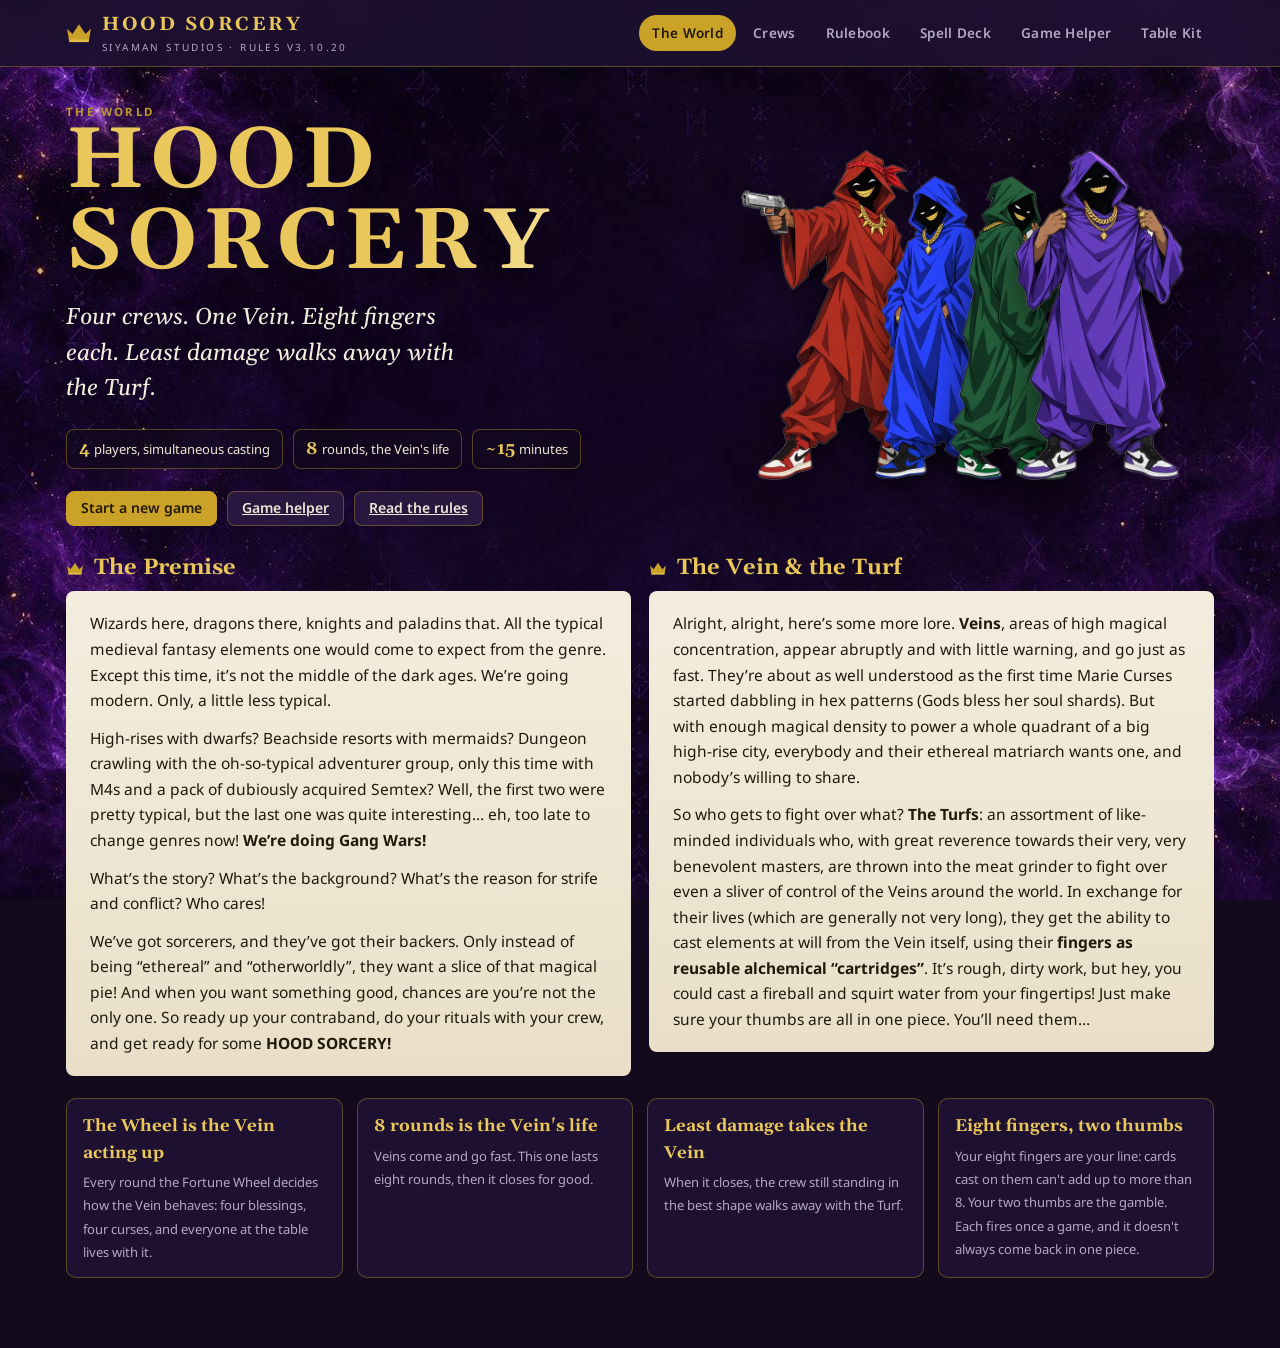
==== commit 19d39627: "Hood Sorcery Companion: drag-and-drop card ordering, card picker, motion polish Co-Authored-By: Clau" ====
--- a/hood-sorcery-helper/index.html
+++ b/hood-sorcery-helper/index.html
@@ -404,6 +404,145 @@
   .deckbar label:first-child{grid-column:1/-1}
 }
 @media (min-width:701px){ #kittabs{display:none} }
+</style>
+<style id="polish-css">
+/* ===== Polish layer: motion, drag-and-drop, card picker. All motion is switched off under prefers-reduced-motion. ===== */
+:root{--ease-out:cubic-bezier(.2,.85,.25,1);--ease-spring:cubic-bezier(.25,1.45,.45,1)}
+@keyframes viewIn{from{opacity:0;transform:translateY(10px)}to{opacity:1;transform:none}}
+@keyframes rise{from{opacity:0;transform:translateY(18px) scale(.985)}to{opacity:1;transform:none}}
+@keyframes fadeIn{from{opacity:0}to{opacity:1}}
+@keyframes sheetUp{from{transform:translateY(40px);opacity:0}to{transform:none;opacity:1}}
+@keyframes popIn{0%{opacity:0;transform:scale(.7)}60%{opacity:1;transform:scale(1.06)}100%{transform:scale(1)}}
+@keyframes bob{0%,100%{translate:0 0}50%{translate:0 -7px}}
+@keyframes chipIn{0%{opacity:0;transform:translateY(-10px) scale(.92)}60%{opacity:1;transform:translateY(2px) scale(1.02)}100%{transform:none}}
+@keyframes chipDrop{0%{box-shadow:0 0 0 0 rgba(233,199,90,.9)}60%{transform:scale(1.025)}100%{box-shadow:0 0 0 14px rgba(233,199,90,0);transform:none}}
+@keyframes chipOut{to{opacity:0;transform:translateX(24px) scale(.9)}}
+@keyframes bumpNum{0%{transform:scale(1)}35%{transform:scale(1.45);color:var(--gold-hi)}100%{transform:scale(1)}}
+@keyframes lowPulse{0%,100%{opacity:1}50%{opacity:.55}}
+@keyframes shake{0%,100%{translate:0}20%{translate:-5px}40%{translate:5px}60%{translate:-3px}80%{translate:3px}}
+@keyframes toastIn{from{opacity:0;transform:translate(-50%,16px) scale(.96)}to{opacity:1;transform:translate(-50%,0)}}
+@keyframes toastOut{to{opacity:0;transform:translate(-50%,10px)}}
+@keyframes slideL{from{opacity:0;transform:translateX(36px)}to{opacity:1;transform:none}}
+@keyframes slideR{from{opacity:0;transform:translateX(-36px)}to{opacity:1;transform:none}}
+@keyframes shimmer{0%{background-position:-200% 0}100%{background-position:200% 0}}
+@keyframes glow{0%,100%{box-shadow:0 0 0 2px rgba(233,199,90,.35),0 0 0 rgba(233,199,90,0)}50%{box-shadow:0 0 0 2px rgba(233,199,90,.7),0 0 26px rgba(233,199,90,.35)}}
+
+.view.on{animation:viewIn .34s var(--ease-out)}
+
+/* scroll progress */
+.sprog{position:fixed;left:0;right:0;top:env(safe-area-inset-top,0px);z-index:70;height:3px;background:linear-gradient(90deg,var(--gold),var(--gold-hi));transform-origin:0 50%;transform:scaleX(0);pointer-events:none}
+
+/* press feedback + hover lifts */
+.btn,.seg button,.tabs a,.track button,.ttok,.die,.stepper button,.chip .x button,.seattabs button{transition:transform .14s var(--ease-out),background-color .18s,border-color .18s,color .18s,box-shadow .2s}
+.btn:active,.seg button:active,.stepper button:active,.track button:active,.seattabs button:active{transform:scale(.95)}
+.btn.gold:hover{box-shadow:0 4px 18px rgba(201,162,39,.35)}
+.seg button[aria-pressed="true"]{box-shadow:inset 0 -2px 0 rgba(0,0,0,.15)}
+.tabs a:hover{transform:translateY(-1px)}
+.brand svg{transition:transform .4s var(--ease-spring)}
+.brand:hover svg{transform:rotate(-8deg) scale(1.12)}
+.panel,.kpi,.ties div,.pod{transition:transform .25s var(--ease-out),box-shadow .25s,border-color .25s}
+.ties div:hover,.kpi:hover{transform:translateY(-3px);border-color:var(--gold);box-shadow:0 10px 24px rgba(0,0,0,.35)}
+.pod:hover{transform:translateY(-4px)}
+.pod.win{animation:glow 3s ease-in-out infinite}
+
+/* world + crews */
+.lineup img{animation:bob 5.5s ease-in-out infinite}
+.lineup img:nth-child(2){animation-delay:-1.4s}.lineup img:nth-child(3){animation-delay:-2.8s}.lineup img:nth-child(4){animation-delay:-4.1s}
+.hero h1{background:linear-gradient(100deg,var(--gold-hi) 30%,#fff3c4 50%,var(--gold-hi) 70%);background-size:200% 100%;-webkit-background-clip:text;background-clip:text;-webkit-text-fill-color:transparent;animation:shimmer 7s linear infinite;text-shadow:none;filter:drop-shadow(0 4px 24px rgba(0,0,0,.6))}
+.crew{transition:transform .3s var(--ease-out),box-shadow .3s,border-color .3s}
+.crew:hover{transform:translateY(-6px);border-color:var(--gold);box-shadow:0 16px 36px rgba(0,0,0,.5)}
+.crew .art img{transition:transform .45s var(--ease-out)}
+.crew:hover .art img{transform:translateX(-50%) scale(1.07) translateY(-4px)}
+.rv{opacity:0;transform:translateY(20px)}
+.rv.in{opacity:1;transform:none;transition:opacity .55s var(--ease-out),transform .55s var(--ease-out)}
+
+/* spell deck cards: tilt + shine on hover-capable devices */
+#deckgrid .card,.pkc .card{transition:transform .25s var(--ease-out),box-shadow .25s;transform-style:preserve-3d;position:relative}
+#deckgrid .card{animation:rise .42s var(--ease-out) both;animation-delay:calc(var(--i,0) * 16ms)}
+@media (hover:hover){
+  #deckgrid .card:hover{transform:perspective(700px) rotateX(var(--rx,0deg)) rotateY(var(--ry,0deg)) translateY(-6px) scale(1.03);box-shadow:0 14px 30px rgba(0,0,0,.55)}
+  #deckgrid .card::after{content:"";position:absolute;inset:0;border-radius:10px;pointer-events:none;opacity:0;transition:opacity .25s;background:radial-gradient(circle at var(--mx,50%) var(--my,30%),rgba(255,255,255,.28),transparent 55%)}
+  #deckgrid .card:hover::after{opacity:1}
+}
+
+/* helper: numbers, timer, tracks */
+.bump{display:inline-block;animation:bumpNum .5s var(--ease-spring)}
+.timer.low,.bigtimer .t.low{animation:lowPulse 1s ease-in-out infinite}
+.timer.out,.bigtimer .t.out{animation:shake .5s}
+.tbar i{transition:width .25s linear,background-color .4s}
+.track button{transition:transform .2s var(--ease-spring),background .3s,border-color .3s,color .3s}
+.track button.cur{animation:glow 2.6s ease-in-out infinite}
+.pcard{transition:border-color .25s,box-shadow .25s}
+.pcard.sel.slide-l{animation:slideL .3s var(--ease-out)}
+.pcard.sel.slide-r{animation:slideR .3s var(--ease-out)}
+.totals div{transition:border-color .25s,background .25s}
+.totals div.badl{animation:lowPulse 1.4s ease-in-out infinite}
+.tok{transition:background .3s,opacity .3s,transform .3s var(--ease-spring)}
+.tok.spent{transform:scale(.8)}
+.toast{animation:toastIn .3s var(--ease-spring) both;display:flex;align-items:center;gap:12px}
+.toast.out{animation:toastOut .22s ease-in forwards}
+.toast-act{border:0;background:rgba(34,24,12,.88);color:var(--gold-hi);font-weight:700;padding:5px 12px;border-radius:999px;font-size:13px}
+.toast-act:hover{background:var(--ink)}
+.ov.on{animation:fadeIn .22s}
+.wres img,.wheelnow .disc{animation:popIn .5s var(--ease-spring)}
+
+/* ===== chips: grip, drag and drop ===== */
+.chip{position:relative;-webkit-touch-callout:none;transition:box-shadow .2s,border-color .2s,background-color .2s}
+.chip.ed{grid-template-columns:auto auto 1fr auto;padding-left:2px;user-select:none;-webkit-user-select:none;touch-action:pan-y;cursor:grab}
+.chip.c-fire{border-left:3px solid var(--p1)}.chip.c-water{border-left:3px solid var(--p2)}.chip.c-earth{border-left:3px solid var(--p3)}.chip.c-wind{border-left:3px solid var(--p4)}
+.chip .grip{display:grid;place-items:center;min-width:24px;min-height:40px;border-radius:6px;color:var(--faint);font-size:17px;line-height:1;letter-spacing:-3px;cursor:grab;touch-action:none;transition:color .15s,background-color .15s}
+.chip .grip:hover,.chip .grip:focus-visible{color:var(--gold-hi);background:var(--plum-3)}
+.chip.ed:hover{border-color:var(--gold-dim)}
+.chip.enter{animation:chipIn .4s var(--ease-spring)}
+.chip.drop{animation:chipDrop .55s var(--ease-out)}
+.chip.leaving{animation:chipOut .17s ease-in forwards;pointer-events:none}
+.chips.sorting .chip:not(.dragging){transition:transform .24s var(--ease-out)}
+.chips.sorting .seam{opacity:0;transition:opacity .12s}
+.chip.dragging{z-index:30;cursor:grabbing;background:var(--plum-2);border-color:var(--gold-hi);box-shadow:0 18px 36px rgba(0,0,0,.65),0 0 0 2px var(--gold-hi);will-change:transform;transition:box-shadow .15s}
+.chip.dragging .grip{color:var(--gold-hi)}
+.chip.settling{transition:transform .2s var(--ease-out),box-shadow .2s !important}
+.seam.seam-in{animation:fadeIn .4s .05s both}
+.draghint{font-size:11px;color:var(--faint);text-align:center;letter-spacing:.4px;padding:2px 0}
+body.is-dragging,body.is-dragging *{cursor:grabbing !important;user-select:none !important;-webkit-user-select:none !important}
+.addrow{grid-template-columns:1fr auto auto}
+.addrow .btn.ghost{padding-inline:11px}
+@media (min-width:701px){.addrow{grid-template-columns:1fr 1fr}.addrow input{grid-column:1/-1}}
+
+/* ===== card picker sheet ===== */
+.pk{position:fixed;inset:0;z-index:85;display:none;align-items:flex-end;justify-content:center;background:rgba(10,4,18,.74);backdrop-filter:blur(5px);-webkit-backdrop-filter:blur(5px)}
+.pk.on{display:flex;animation:fadeIn .2s}
+.pksheet{width:min(960px,100%);max-height:90vh;max-height:90dvh;display:flex;flex-direction:column;background:var(--plum);border:1px solid var(--gold);border-bottom:0;border-radius:18px 18px 0 0;box-shadow:0 -12px 50px rgba(0,0,0,.6);animation:sheetUp .32s var(--ease-out);overflow:hidden}
+.pkhd{padding:12px 14px 10px;border-bottom:1px solid var(--gold-dim);display:grid;gap:10px}
+.pkgrab{width:42px;height:4px;border-radius:99px;background:var(--gold-dim);justify-self:center;margin-bottom:-2px}
+.pktop{display:flex;align-items:center;gap:10px;flex-wrap:wrap}
+.pktop h3{font-size:18px;color:var(--gold-hi)}
+.pkline{display:flex;gap:6px;flex-wrap:wrap;min-height:34px;align-items:center}
+.pkline .m{display:inline-flex;align-items:center;gap:6px;background:var(--night);border:1px solid var(--gold-dim);border-radius:999px;padding:3px 4px 3px 9px;font-size:12.5px;animation:popIn .3s var(--ease-spring)}
+.pkline .m b{font-family:var(--serif);color:var(--gold-hi)}
+.pkline .m button{border:0;background:var(--plum-3);color:var(--muted);width:20px;height:20px;border-radius:50%;font-size:11px;padding:0}
+.pkline .m button:hover{color:#fff}
+.pkline .sm2{color:var(--good);font-size:11.5px;font-weight:700}
+.pkfilters{display:flex;gap:8px;flex-wrap:wrap;align-items:center}
+.pkfilters input{flex:1;min-width:140px}
+.pkgrid{overflow:auto;-webkit-overflow-scrolling:touch;padding:14px;display:grid;grid-template-columns:repeat(auto-fill,minmax(128px,1fr));gap:12px;overscroll-behavior:contain;padding-bottom:calc(14px + env(safe-area-inset-bottom,0px))}
+.pkc{background:none;border:0;padding:0;text-align:left;position:relative;border-radius:11px;display:block;transition:transform .16s var(--ease-out),opacity .2s}
+.pkc:hover{transform:translateY(-3px)}
+.pkc:active{transform:scale(.95)}
+.pkc.used{opacity:.42}
+.pkc.in .card{box-shadow:0 0 0 3px var(--gold-hi),0 0 22px rgba(233,199,90,.45)}
+.pkc.seamok .card{box-shadow:0 0 0 2px var(--good),0 0 16px rgba(111,207,134,.45)}
+.pkc .bdg{position:absolute;top:-6px;right:-6px;z-index:2;background:var(--gold);color:var(--ink);font-family:var(--serif);font-weight:700;min-width:24px;height:24px;border-radius:99px;display:grid;place-items:center;font-size:13px;padding:0 6px;box-shadow:0 2px 8px rgba(0,0,0,.5);animation:popIn .3s var(--ease-spring)}
+.pkc .bdg.g{background:var(--good)}
+.pkc .bdg.u{background:var(--faint);color:#fff;font-size:10.5px;font-family:var(--sans)}
+.pkempty{grid-column:1/-1;text-align:center;color:var(--muted);padding:30px 0}
+@media (min-width:701px){.pk{align-items:center;padding:24px}.pksheet{border-radius:16px;border-bottom:1px solid var(--gold);max-height:86vh}.pkgrab{display:none}}
+body.noscroll{overflow:hidden}
+
+@media (prefers-reduced-motion:reduce){
+  *,*::before,*::after{animation-duration:.001ms !important;animation-iteration-count:1 !important;transition-duration:.001ms !important;scroll-behavior:auto !important}
+  .rv{opacity:1;transform:none}
+}
+@media print{.rv{opacity:1 !important;transform:none !important}.sprog{display:none}}
 </style>
 <div class="bgart" aria-hidden="true"></div>
 <header class="bar">
@@ -928,7 +1067,13 @@
 function validGame(g){ return g && g.v === 1 && Array.isArray(g.rounds) && g.rounds.length === 8 && Array.isArray(g.names); }
 const $ = (s, r=document) => r.querySelector(s);
 const $$ = (s, r=document) => Array.from(r.querySelectorAll(s));
-function toast(msg){ const t = document.createElement('div'); t.className = 'toast'; t.textContent = msg; document.body.appendChild(t); setTimeout(() => t.remove(), 2600); }
+function toast(msg, act){
+  $$('.toast').forEach(x => x.remove());
+  const t = document.createElement('div'); t.className = 'toast'; t.setAttribute('role', 'status'); const m = document.createElement('span'); m.textContent = msg; t.appendChild(m);
+  const out = () => { t.classList.add('out'); setTimeout(() => t.remove(), 230); };
+  if (act) { const b = document.createElement('button'); b.className = 'toast-act'; b.textContent = act.label; b.onclick = () => { act.fn(); out(); }; t.appendChild(b); }
+  document.body.appendChild(t); setTimeout(out, act ? 5200 : 2600);
+}
 const CROWN = '<svg class="crown" viewBox="0 0 24 18" aria-hidden="true"><path d="M1 5l5 5 6-9 6 9 5-5-2 12H3z" fill="#c9a227"/><rect x="3" y="15" width="18" height="2.4" fill="#e0bd4a"/></svg>';
 const elIcon = (el, cls='') => `<span class="el ${cls}" data-el="${el}" title="${EL_NAME[el]}"></span>`;
 
@@ -968,6 +1113,7 @@
   if (o === 'len') list.sort((a,b) => a.len - b.len || a.n - b.n);
   $('#deckgrid').innerHTML = list.map(cardHTML).join('') || '<p class="muted">No cards match. Clear a filter to see more.</p>';
   $('#dcount').textContent = `${list.length} of 72`;
+  $$('#deckgrid .card').forEach((c, i) => c.style.setProperty('--i', Math.min(i, 30)));
 }
 
 /* ================= ROUTER ================= */
@@ -982,6 +1128,7 @@
   if (v === 'helper') renderHelper();
   if (v === 'kit') { renderKit(); kitWheel.draw(); }
   window.scrollTo({top:0, behavior:'instant' in window ? 'instant' : 'auto'});
+  revealScan();
 }
 document.addEventListener('click', e => {
   const a = e.target.closest('[data-nav]');
@@ -1079,7 +1226,9 @@
   else if (G.sub === 'sheet') h += sheetView(C);
   else if (G.sub === 'analysis') h += analysisView(C);
   else h += setupView();
+  const _ctx = G.sub + '|' + G.view, _pb = snapBumps(host, _ctx);
   host.innerHTML = h;
+  applyBumps(host, _pb, _ctx);
   if (G.sub === 'analysis') drawChartsOnScreen(C);
   paintClock();
   if (aid) { const el = document.getElementById(aid); if (el) { el.focus({preventScroll:true}); try { if (sel != null && el.setSelectionRange) el.setSelectionRange(sel, sel); } catch(e){} } }
@@ -1150,11 +1299,13 @@
 function chipsHTML(pr, e, owner, maxCards, editable=true){
   let h = '<div class="chips">';
   e.cards.forEach((c, k) => {
-    if (k > 0) { const s = e.seamList[k-1]; h += s ? `<div class="seam">${elIcon(s.el)}${elIcon(s.el)} seam · +1 ${s.stat}, −1 length</div>` : `<div class="seam none">no seam</div>`; }
-    h += `<div class="chip">${elIcon(c.s)}<span class="cn"><b>P${String(c.n).padStart(2,'0')}</b>${esc(c.name)}<br><span class="cs">${EL_NAME[c.s]}→${EL_NAME[c.e]} · L${c.len} · ${c.atk} ATK / ${c.blk} BLK</span></span>
-      ${editable ? `<span class="x">${k > 0 ? `<button data-act="mvcard" data-o="${owner}" data-k="${k}" aria-label="Move left">◀</button>` : ''}<button data-act="rmcard" data-o="${owner}" data-k="${k}" aria-label="Remove">✕</button></span>` : ''}</div>`;
+    if (k > 0) { const s = e.seamList[k-1]; const sx = FX.seam === owner ? ' seam-in' : ''; h += s ? `<div class="seam${sx}">${elIcon(s.el)}${elIcon(s.el)} seam · +1 ${s.stat}, −1 length</div>` : `<div class="seam none${sx}">no seam</div>`; }
+    const fx = FX.chip && FX.chip.o === owner && FX.chip.k === k ? ' ' + FX.chip.type : '';
+    h += `<div class="chip c-${c.s}${editable ? ' ed' : ''}${fx}" data-chip="${k}" data-o="${owner}">${editable ? `<span class="grip" data-grip role="button" tabindex="0" aria-label="Reorder card ${k+1}: drag, or use the arrow keys" title="Drag to reorder">⋮⋮</span>` : ''}${elIcon(c.s)}<span class="cn"><b>P${String(c.n).padStart(2,'0')}</b>${esc(c.name)}<br><span class="cs">${EL_NAME[c.s]}→${EL_NAME[c.e]} · L${c.len} · ${c.atk} ATK / ${c.blk} BLK</span></span>
+      ${editable ? `<span class="x"><button data-act="rmcard" data-o="${owner}" data-k="${k}" aria-label="Remove">✕</button></span>` : ''}</div>`;
   });
-  if (editable && e.cards.length < 4) h += `<div class="addrow"><input class="f" id="add-${owner}" list="cardlist" inputmode="numeric" enterkeyhint="done" data-ch="addcard" data-o="${owner}" placeholder="${e.cards.length ? 'Next card #' : 'Card # (1–72)'}" autocomplete="off"><button class="btn" data-act="addcardbtn" data-o="${owner}">Add</button></div><div class="addprev" id="prev-${owner}"></div>`;
+  if (editable && e.cards.length > 1 && !dragHinted) h += '<div class="draghint">⋮⋮ grab a card to reorder the line</div>';
+  if (editable && e.cards.length < 4) h += `<div class="addrow"><input class="f" id="add-${owner}" list="cardlist" inputmode="numeric" enterkeyhint="done" data-ch="addcard" data-o="${owner}" placeholder="${e.cards.length ? 'Next card #' : 'Card # (1–72)'}" autocomplete="off"><button class="btn" data-act="addcardbtn" data-o="${owner}">Add</button><button class="btn ghost" data-act="pickcard" data-o="${owner}" aria-label="Browse cards">▦ Browse</button></div><div class="addprev" id="prev-${owner}"></div>`;
   return h + '</div>';
 }
 const dieRow = (act, i, k, val, extra='') => `<span class="seg dice6">${[1,2,3,4,5,6].map(v => `<button data-act="${act}" data-p="${i}" data-k="${k}" data-v="${v}" aria-pressed="${val === v}">${v}</button>`).join('')}</span>${extra}`;
@@ -1167,8 +1318,8 @@
   const usedHere = pr.thumbs.length;
   const tokens = [0,1].map(k => `<span class="tok ${k < avail - usedHere ? 'on' : 'spent'}"></span>`).join('');
   const owner = `p${i}`;
-  let h = `<div class="pcard ${ps === i ? 'sel' : ''}"><div class="ph" style="background:linear-gradient(90deg,${s.c1},${s.c2})">${elIcon(s.el)}${s.p} · ${s.short}<span class="nm">${esc(seatName(i))}</span><span class="tk" title="Trigger Thumbs left">${tokens}</span></div><div class="pb">`;
-  h += `<div class="totals"><div><span>ATK</span><b>${r.hasInput ? r.atk : '–'}</b></div><div><span>BLK</span><b>${r.hasInput ? r.blk : '–'}</b></div><div class="${r.line > r.lim.line ? 'badl' : ''}"><span>LINE</span><b>${r.hasInput ? r.line : '–'}</b><span style="letter-spacing:0">of ${r.lim.line}</span></div></div>`;
+  let h = `<div class="pcard ${ps === i ? 'sel' + (FX.slide ? ' slide-' + FX.slide : '') : ''}"><div class="ph" style="background:linear-gradient(90deg,${s.c1},${s.c2})">${elIcon(s.el)}${s.p} · ${s.short}<span class="nm">${esc(seatName(i))}</span><span class="tk" title="Trigger Thumbs left">${tokens}</span></div><div class="pb">`;
+  h += `<div class="totals"><div><span>ATK</span><b data-bk="${i}a">${r.hasInput ? r.atk : '–'}</b></div><div><span>BLK</span><b data-bk="${i}b">${r.hasInput ? r.blk : '–'}</b></div><div class="${r.line > r.lim.line ? 'badl' : ''}"><span>LINE</span><b data-bk="${i}l">${r.hasInput ? r.line : '–'}</b><span style="letter-spacing:0">of ${r.lim.line}</span></div></div>`;
   h += `<div class="row" style="justify-content:space-between"><span class="seg"><button data-act="mode" data-p="${i}" data-v="cards" aria-pressed="${pr.mode==='cards'}">Cards</button><button data-act="mode" data-p="${i}" data-v="manual" aria-pressed="${pr.mode==='manual'}">Totals</button></span>
     <span class="tiny muted">${pr.mode === 'cards' ? `${r.cards.length} card${r.cards.length===1?'':'s'} · ${r.seams} seam${r.seams===1?'':'s'}` : 'from the sliders'}</span></div>`;
   if (pr.mode === 'manual') {
@@ -1209,7 +1360,7 @@
   const table = rows.map(({s, i, r, aTxt, bTxt, tot}) => `<tr><td><span class="seatdot" style="background:${s.hi}"></span>${s.p} <span class="muted small">${esc(seatName(i) || s.short)}</span></td>
       <td class="big">${r.hasInput ? r.atk : '–'}</td><td class="big">${r.hasInput ? r.blk : '–'}</td><td>${r.hasInput ? r.line : '–'}</td>
       <td>${aTxt}</td><td>${bTxt}</td><td>${r.matrix}</td><td>${w === 5 ? (r.bleed ? '+' + r.bleed : '0') : '—'}</td><td>${r.t6 ? (r.thumbOff ? '−' + r.thumbOff : '') + (r.wasted6 ? ` <span class="tiny muted">${r.wasted6} wasted</span>` : '') : '—'}</td>
-      <td class="big dmg${Math.min(r.dmg,4)}">${r.dmg}</td><td class="big">${tot}</td><td>${R.locked ? ORD(C.rounds[R.n-1].standing[i]) : '—'}</td></tr>`).join('');
+      <td class="big dmg${Math.min(r.dmg,4)}" data-bk="d${i}">${r.dmg}</td><td class="big">${tot}</td><td>${R.locked ? ORD(C.rounds[R.n-1].standing[i]) : '—'}</td></tr>`).join('');
   const list = rows.map(({s, i, r, aTxt, bTxt, tot, extras}) => `<div class="resrow" style="--sc:${s.hi}"><div><b>${s.p}</b> <span class="muted small">${esc(seatName(i) || s.short)}</span><div class="tiny muted">ATK ${r.hasInput ? r.atk : '–'} (${aTxt}) · BLK ${r.hasInput ? r.blk : '–'} (${bTxt})${extras ? ' · ' + extras : ''}</div></div>
       <div class="rd"><b class="dmg${Math.min(r.dmg,4)}">+${r.dmg}</b><small>total ${tot}</small></div></div>`).join('');
   const issues = X.issues.map(x => `<div class="issue">• ${x.t} ${x.roll ? `<button class="btn sm" data-act="rolloff" data-v="${x.roll}" style="margin-left:6px">Roll off digitally</button>` : ''}</div>`).join('');
@@ -1325,7 +1476,7 @@
   const lc = v.toLowerCase(); const c = DECK.find(c => c.name.toLowerCase() === lc) || DECK.find(c => c.name.toLowerCase().startsWith(lc));
   return c ? c.n : null;
 }
-function changed(){ save(); try { saveKit(); } catch(e){} renderHelper(); if (curView === 'kit') renderKit(); }
+function changed(){ save(); try { saveKit(); } catch(e){} renderHelper(); if (curView === 'kit') renderKit(); clearFX(); }
 document.addEventListener('click', e => {
   const b = e.target.closest('[data-act]'); if (!b) return;
   const act = b.dataset.act, v = b.dataset.v, p = b.dataset.p != null ? +b.dataset.p : null;
@@ -1335,7 +1486,7 @@
     case 'viewround': G.view = +v; changed(); break;
     case 'gotoround': G.view = +v; G.sub = 'play'; changed(); break;
     case 'mode': R.players[p].mode = v; changed(); break;
-    case 'rmcard': { const t = ownerTarget(b.dataset.o); t.cards.splice(+b.dataset.k, 1); changed(); break; }
+    case 'rmcard': removeCard(b.dataset.o, +b.dataset.k); break;
     case 'mvcard': { const t = ownerTarget(b.dataset.o), k = +b.dataset.k; [t.cards[k-1], t.cards[k]] = [t.cards[k], t.cards[k-1]]; changed(); break; }
     case 'commit': { const pr = R.players[p], n = +v; while (pr.thumbs.length < n) pr.thumbs.push(G.settings.diceSrc === 'digital' ? 0 : 0); pr.thumbs.length = n; changed(); break; }
     case 'rollthumb': { R.players[p].thumbs[+b.dataset.k] = d6(); beep(520,.06,.08); changed(); break; }
@@ -1383,7 +1534,7 @@
 }
 function addCardFrom(t){
   const n = parseCard(t.value); if (!n) { toast('No card matches that. Try a number from 1 to 72.'); t.value = ''; return; }
-  const o = ownerTarget(t.dataset.o); if (o.cards.length >= 4) return; o.cards.push(n);
+  const o = ownerTarget(t.dataset.o); if (o.cards.length >= 4) return; o.cards.push(n); FX.chip = {o: t.dataset.o, k: o.cards.length - 1, type: 'enter'}; FX.seam = t.dataset.o;
   const dup = t.dataset.o !== 'lb' && G.rounds[G.view-1].players.some((pp, k) => `p${k}` !== t.dataset.o && pp.cards.includes(n));
   if (dup) toast(`P${String(n).padStart(2,'0')} is already in another player's line this round.`);
   t.value = ''; changed();
@@ -1863,10 +2014,12 @@
   const wheel = KIT.lb.w === 10 ? 3 : KIT.lb.w === 6 ? 6 : null;
   const e = evalPlayer({mode:'cards', cards:KIT.lb.cards, thumbs:[], flip:false}, wheel);
   const ok = e.cards.length && e.line <= e.lim.line && e.cards.length <= e.lim.cards;
-  $('#linebuilder').innerHTML = `<div class="totals" style="margin-bottom:10px"><div><span>ATK</span><b>${e.atk}</b></div><div><span>BLK</span><b>${e.blk}</b></div><div class="${e.line > e.lim.line ? 'badl' : ''}"><span>LINE</span><b>${e.line}</b><span style="letter-spacing:0">of ${e.lim.line}</span></div></div>
+  const _lh = $('#linebuilder'), _lp = snapBumps(_lh, 'lb');
+  _lh.innerHTML = `<div class="totals" style="margin-bottom:10px"><div><span>ATK</span><b data-bk="la">${e.atk}</b></div><div><span>BLK</span><b data-bk="lb">${e.blk}</b></div><div class="${e.line > e.lim.line ? 'badl' : ''}"><span>LINE</span><b data-bk="ll">${e.line}</b><span style="letter-spacing:0">of ${e.lim.line}</span></div></div>
     ${chipsHTML({cards:KIT.lb.cards}, e, 'lb', e.lim.cards)}
     <div class="row" style="margin-top:10px;justify-content:space-between"><span class="pill ${!e.cards.length ? 'dim' : ok ? 'good' : 'bad'}">${!e.cards.length ? 'Add cards to check a line' : ok ? 'Legal line' : e.cards.length > e.lim.cards ? `Too many cards (max ${e.lim.cards})` : `Too long by ${e.line - e.lim.line}`}</span>
     <span class="tiny muted">${e.len} length − ${e.seams} seam${e.seams === 1 ? '' : 's'} = ${e.line} · seams +${e.seamA} ATK, +${e.seamB} BLK</span>${KIT.lb.cards.length ? '<button class="btn sm ghost" id="lbclear">Clear</button>' : ''}</div>`;
+  applyBumps(_lh, _lp, 'lb');
   const c = $('#lbclear'); if (c) c.onclick = () => { KIT.lb.cards = []; saveKit(); renderKit(); };
 }
 
@@ -1893,6 +2046,251 @@
 function paintKitTool(){ const t = KIT.tool || 'wheel'; $$('#kittabs button').forEach(b => b.setAttribute('aria-pressed', b.dataset.t === t)); $$('#v-kit [data-tool]').forEach(el => el.classList.toggle('on', el.dataset.tool === t)); if (t === 'wheel') kitWheel.draw(); }
 $('#kittabs').addEventListener('click', e => { const b = e.target.closest('button'); if (!b) return; KIT.tool = b.dataset.t; saveKit(); paintKitTool(); });
 
+const FX = {chip: null, seam: null, slide: null};
+/* ================= POLISH: motion, drag and drop, card picker ================= */
+const REDUCED = window.matchMedia && matchMedia('(prefers-reduced-motion: reduce)').matches;
+const pad2 = n => String(n).padStart(2, '0');
+const buzz = ms => { try { navigator.vibrate && navigator.vibrate(ms); } catch(e){} };
+const tickSnd = () => { try { beep(430, .05, .05); } catch(e){} };
+
+/* one-shot hints that the next render uses to animate only what changed */
+function clearFX(){ FX.chip = null; FX.seam = null; FX.slide = null; }
+
+/* ---------- numbers pop when they change ---------- */
+function snapBumps(host, ctx){ const m = {__ctx: ctx}; host.querySelectorAll('[data-bk]').forEach(el => m[el.dataset.bk] = el.textContent); return m; }
+function applyBumps(host, prev, ctx){
+  if (!prev || prev.__ctx !== ctx || REDUCED) return;
+  host.querySelectorAll('[data-bk]').forEach(el => { const k = el.dataset.bk; if (k in prev && prev[k] !== el.textContent) el.classList.add('bump'); });
+}
+
+/* ---------- drag to reorder ---------- */
+const DRAG = {pre: null, on: false};
+let dragHinted = false; try { dragHinted = !!localStorage.getItem('hs-dragged'); } catch(e){}
+
+function moveCard(o, from, to){
+  const t = ownerTarget(o); if (to < 0 || to >= t.cards.length || from === to) return;
+  const [m] = t.cards.splice(from, 1); t.cards.splice(to, 0, m);
+  FX.chip = {o, k: to, type: 'drop'}; FX.seam = o; changed();
+}
+function removeCard(o, k){
+  const t = ownerTarget(o), n = t.cards[k]; if (n == null) return;
+  const chip = document.querySelector(`.chip[data-o="${o}"][data-chip="${k}"]`);
+  const commit = () => {
+    t.cards.splice(k, 1); FX.seam = o; changed();
+    toast(`Removed P${pad2(n)}`, {label:'Undo', fn: () => { t.cards.splice(k, 0, n); FX.chip = {o, k, type:'enter'}; FX.seam = o; changed(); }});
+  };
+  if (chip && !REDUCED) { chip.classList.add('leaving'); setTimeout(commit, 170); } else commit();
+}
+
+document.addEventListener('pointerdown', e => {
+  if (e.button > 0 || DRAG.on) return;
+  const chip = e.target.closest && e.target.closest('.chip.ed'); if (!chip) return;
+  if (e.target.closest('button, input, a, select')) return;
+  const onGrip = !!e.target.closest('[data-grip]'), touch = e.pointerType === 'touch';
+  const pre = DRAG.pre = {chip, id: e.pointerId, x: e.clientX, y: e.clientY, touch, onGrip, timer: 0};
+  if (touch && !onGrip) pre.timer = setTimeout(() => { if (DRAG.pre === pre) { buzz(12); dragBegin(); } }, 260);
+});
+
+document.addEventListener('pointermove', e => {
+  const pre = DRAG.pre; if (!pre || e.pointerId !== pre.id) return;
+  if (!DRAG.on) {
+    const d = Math.hypot(e.clientX - pre.x, e.clientY - pre.y);
+    if (pre.touch && !pre.onGrip) { if (d > 8) cancelPre(); return; }   // finger moved first: that's a scroll
+    if (d > (pre.touch ? 3 : 5)) dragBegin();
+    else return;
+  }
+  DRAG.px = e.clientX; DRAG.py = e.clientY; dragUpdate();
+}, {passive: true});
+
+document.addEventListener('touchmove', e => { if (DRAG.on) e.preventDefault(); }, {passive: false});
+document.addEventListener('contextmenu', e => { if (DRAG.on || (DRAG.pre && DRAG.pre.touch)) e.preventDefault(); });
+document.addEventListener('pointerup', e => { if (DRAG.pre && e.pointerId === DRAG.pre.id) { DRAG.on ? dragEnd(true) : cancelPre(); } });
+document.addEventListener('pointercancel', e => { if (DRAG.pre && e.pointerId === DRAG.pre.id) { DRAG.on ? dragEnd(false) : cancelPre(); } });
+document.addEventListener('keydown', e => { if (e.key === 'Escape' && DRAG.on) dragEnd(false); });
+
+function cancelPre(){ if (DRAG.pre) clearTimeout(DRAG.pre.timer); DRAG.pre = null; }
+
+function dragBegin(){
+  const pre = DRAG.pre; if (!pre) return; clearTimeout(pre.timer);
+  const chip = pre.chip, host = chip.parentElement, o = chip.dataset.o;
+  const els = $$('.chip.ed', host); if (els.length < 2) { DRAG.pre = null; return; }
+  const sy = window.scrollY;
+  const items = els.map(el => { const r = el.getBoundingClientRect(); return {el, top: r.top + sy, h: r.height}; });
+  const from = els.indexOf(chip);
+  Object.assign(DRAG, {on: true, o, host, chip, items, from, to: from, sy0: sy, x0: pre.x, y0: pre.y, px: pre.x, py: pre.y,
+    gaps: items.slice(1).map((it, i) => it.top - (items[i].top + items[i].h))});
+  try { chip.setPointerCapture(pre.id); } catch(e){}
+  host.classList.add('sorting'); chip.classList.add('dragging'); document.body.classList.add('is-dragging');
+  buzz(8); dragHinted = true; try { localStorage.setItem('hs-dragged', '1'); } catch(e){}
+  const loop = () => {
+    if (!DRAG.on) return;
+    const edge = 70, vh = window.innerHeight; let v = 0;
+    if (DRAG.py < edge) v = -Math.ceil((edge - DRAG.py) / 5); else if (DRAG.py > vh - edge) v = Math.ceil((DRAG.py - (vh - edge)) / 5);
+    if (v) window.scrollBy(0, Math.max(-22, Math.min(22, v)));
+    dragUpdate(); DRAG.raf = requestAnimationFrame(loop);
+  };
+  DRAG.raf = requestAnimationFrame(loop);
+}
+
+/* slot layout: where each item sits when the dragged one is dropped at `to` */
+function dragLayout(){
+  const {items, from, to, gaps} = DRAG;
+  const order = items.map((_, i) => i).filter(i => i !== from); order.splice(to, 0, from);
+  const tops = []; let y = items[0].top;
+  order.forEach((idx, pos) => { tops[idx] = y; y += items[idx].h + (gaps[pos] ?? 0); });
+  return tops;
+}
+function dragUpdate(){
+  if (!DRAG.on) return;
+  const {items, from, chip} = DRAG;
+  const dy = (DRAG.py - DRAG.y0) + (window.scrollY - DRAG.sy0), dx = (DRAG.px - DRAG.x0) * .12;
+  const tilt = Math.max(-2.5, Math.min(2.5, (DRAG.px - DRAG.x0) / 40));
+  chip.style.transform = `translate3d(${dx}px,${dy}px,0) scale(1.03) rotate(${tilt}deg)`;
+  // nearest slot by centre; slots are the original positions
+  const centre = items[from].top + items[from].h / 2 + dy;
+  let best = DRAG.to, bd = Infinity;
+  items.forEach((it, j) => { const d = Math.abs(centre - (it.top + it.h / 2)); if (d < bd) { bd = d; best = j; } });
+  if (best !== DRAG.to) {
+    DRAG.to = best; tickSnd(); buzz(6);
+    const tops = dragLayout();
+    items.forEach((it, i) => { if (i !== from) it.el.style.transform = `translate3d(0,${tops[i] - it.top}px,0)`; });
+  }
+}
+function dragEnd(commit){
+  if (!DRAG.on) return;
+  cancelAnimationFrame(DRAG.raf);
+  const {chip, host, items, from, o} = DRAG; const to = commit ? DRAG.to : from;
+  DRAG.on = false; DRAG.pre = null;
+  document.body.classList.remove('is-dragging');
+  const finish = () => {
+    host.classList.remove('sorting'); chip.classList.remove('dragging', 'settling');
+    items.forEach(it => it.el.style.transform = '');
+    if (to !== from) moveCard(o, from, to);
+  };
+  if (to === from && !commit) items.forEach(it => it.el.style.transform = '');
+  if (REDUCED) { finish(); return; }
+  const tops = dragLayout();
+  chip.classList.add('settling');
+  chip.style.transform = `translate3d(0,${(to === from ? 0 : tops[from] - items[from].top)}px,0)`;
+  setTimeout(finish, 210);
+}
+
+/* keyboard: focus the grip, then arrow keys move the card */
+document.addEventListener('keydown', e => {
+  const g = e.target.closest && e.target.closest('[data-grip]'); if (!g) return;
+  const chip = g.closest('.chip'), o = chip.dataset.o, k = +chip.dataset.chip;
+  const d = (e.key === 'ArrowUp' || e.key === 'ArrowLeft') ? -1 : (e.key === 'ArrowDown' || e.key === 'ArrowRight') ? 1 : 0;
+  if (!d) return; e.preventDefault();
+  const n = ownerTarget(o).cards.length; if (k + d < 0 || k + d >= n) return;
+  moveCard(o, k, k + d);
+  const again = document.querySelector(`.chip[data-o="${o}"][data-chip="${k + d}"] [data-grip]`); if (again) again.focus({preventScroll: true});
+});
+
+/* ---------- swipe between seats on phones ---------- */
+let swipe = null;
+document.addEventListener('touchstart', e => {
+  swipe = null;
+  if (window.innerWidth >= 700 || curView !== 'helper' || !G || G.sub !== 'play') return;
+  if (!e.target.closest('.players') || e.target.closest('.chip, input, select, .scroll-x')) return;
+  const t = e.touches[0]; swipe = {x: t.clientX, y: t.clientY, t: Date.now()};
+}, {passive: true});
+document.addEventListener('touchend', e => {
+  if (!swipe || DRAG.on) return; const t = e.changedTouches[0];
+  const dx = t.clientX - swipe.x, dy = t.clientY - swipe.y, quick = Date.now() - swipe.t < 700; swipe = null;
+  if (!quick || Math.abs(dx) < 70 || Math.abs(dx) < Math.abs(dy) * 1.8) return;
+  const cur = G.pSel || 0, nxt = Math.max(0, Math.min(3, cur + (dx < 0 ? 1 : -1))); if (nxt === cur) return;
+  G.pSel = nxt; FX.slide = dx < 0 ? 'l' : 'r'; buzz(8); changed();
+}, {passive: true});
+
+/* ---------- card picker sheet ---------- */
+const PK = {o: null, q: '', el: '', seamOnly: false};
+function pkEnsure(){
+  if (document.getElementById('pk')) return;
+  const d = document.createElement('div'); d.className = 'pk'; d.id = 'pk'; d.setAttribute('role', 'dialog'); d.setAttribute('aria-modal', 'true'); d.setAttribute('aria-label', 'Pick spell cards');
+  d.innerHTML = `<div class="pksheet"><div class="pkhd"><div class="pkgrab"></div>
+    <div class="pktop"><h3>Build the line</h3><span class="pill gold" id="pkcount"></span><span class="tiny muted" id="pklim"></span><button class="btn gold sm" id="pkdone" style="margin-left:auto">Done</button></div>
+    <div class="pkline" id="pkline"></div>
+    <div class="pkfilters"><input class="f" id="pkq" type="search" placeholder="Search name or number" autocomplete="off" enterkeyhint="search">
+      <span class="seg" id="pkel"></span><button class="btn sm ghost" id="pkseam" aria-pressed="false">Seam matches</button></div></div>
+    <div class="pkgrid" id="pkgrid"></div></div>`;
+  document.body.appendChild(d);
+  d.addEventListener('click', e => {
+    if (e.target === d || e.target.id === 'pkdone') return pkClose();
+    const rm = e.target.closest('[data-pkrm]'); if (rm) { pkRemove(+rm.dataset.pkrm); return; }
+    const el = e.target.closest('[data-pkel]'); if (el) { PK.el = PK.el === el.dataset.pkel ? '' : el.dataset.pkel; pkPaint(); return; }
+    if (e.target.closest('#pkseam')) { PK.seamOnly = !PK.seamOnly; pkPaint(); return; }
+    const c = e.target.closest('[data-pk]'); if (c) pkToggle(+c.dataset.pk);
+  });
+  $('#pkq', d).addEventListener('input', e => { PK.q = e.target.value.trim().toLowerCase(); pkPaint(true); });
+}
+function pkWheel(){ return PK.o === 'lb' ? (KIT.lb.w === 10 ? 3 : KIT.lb.w === 6 ? 6 : null) : curRound().wheel; }
+function pkOpen(o){
+  pkEnsure(); Object.assign(PK, {o, q: '', el: '', seamOnly: false}); $('#pkq').value = '';
+  $('#pk').classList.add('on'); document.body.classList.add('noscroll'); pkPaint();
+  if (window.matchMedia('(hover:hover)').matches) setTimeout(() => $('#pkq').focus({preventScroll: true}), 60);
+}
+function pkClose(){ const d = $('#pk'); if (d) d.classList.remove('on'); document.body.classList.remove('noscroll'); PK.o = null; }
+function pkToggle(n){
+  const t = ownerTarget(PK.o), i = t.cards.indexOf(n);
+  if (i >= 0) { t.cards.splice(i, 1); FX.seam = PK.o; buzz(6); }
+  else {
+    if (t.cards.length >= 4) { toast('A line holds at most 4 cards.'); return; }
+    t.cards.push(n); FX.chip = {o: PK.o, k: t.cards.length - 1, type: 'enter'}; FX.seam = PK.o; buzz(10); tickSnd();
+  }
+  changed(); pkPaint(true);
+}
+function pkRemove(i){ const t = ownerTarget(PK.o); t.cards.splice(i, 1); FX.seam = PK.o; changed(); pkPaint(true); }
+function pkPaint(keepScroll){
+  if (!PK.o) return;
+  const t = ownerTarget(PK.o), w = pkWheel(), lim = limitsFor(w);
+  const cards = t.cards.map(n => DECK[n-1]).filter(Boolean), last = cards[cards.length-1];
+  const ev = evalPlayer({mode:'cards', cards: t.cards, thumbs: [], flip: false}, w);
+  $('#pkcount').textContent = `${cards.length} / ${lim.cards} cards`;
+  $('#pklim').textContent = `Line ${ev.line} of ${lim.line}`;
+  $('#pkline').innerHTML = cards.length ? cards.map((c, i) => {
+    const s = i > 0 ? ev.seamList[i-1] : null;
+    return `${i > 0 ? (s ? `<span class="sm2">${elIcon(s.el)}${elIcon(s.el)} +1 ${s.stat}</span>` : '<span class="tiny muted">›</span>') : ''}<span class="m">${elIcon(c.s)}<b>P${pad2(c.n)}</b>${esc(c.name)}<button data-pkrm="${i}" aria-label="Remove ${esc(c.name)}">✕</button></span>`;
+  }).join('') : '<span class="tiny muted">Tap cards below to build your line, in casting order. Cards that start where the last one ends make a seam.</span>';
+  $('#pkel').innerHTML = ['fire','water','earth','wind'].map(e => `<button data-pkel="${e}" aria-pressed="${PK.el === e}" aria-label="Starts with ${EL_NAME[e]}" title="Starts with ${EL_NAME[e]}">${elIcon(e)}</button>`).join('');
+  const sb = $('#pkseam'); sb.setAttribute('aria-pressed', PK.seamOnly); sb.style.display = last ? '' : 'none';
+  sb.classList.toggle('gold', PK.seamOnly);
+  const usedBy = {}; if (PK.o !== 'lb') curRound().players.forEach((p, i) => { if (`p${i}` !== PK.o) p.cards.forEach(n => usedBy[n] = i); });
+  let list = DECK.filter(c => (!PK.q || c.name.toLowerCase().includes(PK.q) || String(c.n) === PK.q.replace(/^(hs3-)?p?0*/, '')) && (!PK.el || c.s === PK.el) && (!PK.seamOnly || !last || c.s === last.e));
+  const g = $('#pkgrid'), st = g.scrollTop;
+  g.innerHTML = list.map(c => {
+    const idx = t.cards.indexOf(c.n), seam = last && idx < 0 && c.s === last.e, by = usedBy[c.n];
+    return `<button class="pkc ${idx >= 0 ? 'in' : ''} ${seam ? 'seamok' : ''} ${by != null ? 'used' : ''}" data-pk="${c.n}" aria-label="${esc(c.name)}, ${EL_NAME[c.s]} to ${EL_NAME[c.e]}, length ${c.len}, ${c.atk} attack, ${c.blk} block">${idx >= 0 ? `<span class="bdg">${idx + 1}</span>` : seam ? '<span class="bdg g">seam</span>' : by != null ? `<span class="bdg u">${SEATS[by].p}</span>` : ''}${cardHTML(c)}</button>`;
+  }).join('') || '<p class="pkempty">No cards match. Clear a filter to see more.</p>';
+  g.scrollTop = keepScroll ? st : 0;
+}
+document.addEventListener('click', e => { const b = e.target.closest('[data-act="pickcard"]'); if (b) pkOpen(b.dataset.o); });
+document.addEventListener('keydown', e => { if (e.key === 'Escape' && PK.o) pkClose(); });
+
+/* ---------- deck: tilt follows the pointer ---------- */
+document.addEventListener('pointermove', e => {
+  if (e.pointerType !== 'mouse' || REDUCED) return;
+  const c = e.target.closest && e.target.closest('#deckgrid .card'); if (!c) return;
+  const r = c.getBoundingClientRect(), x = (e.clientX - r.left) / r.width, y = (e.clientY - r.top) / r.height;
+  c.style.setProperty('--ry', ((x - .5) * 14).toFixed(1) + 'deg'); c.style.setProperty('--rx', ((.5 - y) * 12).toFixed(1) + 'deg');
+  c.style.setProperty('--mx', (x * 100).toFixed(0) + '%'); c.style.setProperty('--my', (y * 100).toFixed(0) + '%');
+}, {passive: true});
+document.addEventListener('pointerout', e => { const c = e.target.closest && e.target.closest('#deckgrid .card'); if (c && !c.contains(e.relatedTarget)) { c.style.removeProperty('--rx'); c.style.removeProperty('--ry'); } });
+
+/* ---------- scroll progress + reveal on scroll ---------- */
+const sprog = document.createElement('i'); sprog.className = 'sprog'; sprog.setAttribute('aria-hidden', 'true'); document.body.appendChild(sprog);
+let spq = 0;
+addEventListener('scroll', () => { if (spq) return; spq = requestAnimationFrame(() => { spq = 0; const h = document.documentElement.scrollHeight - innerHeight; sprog.style.transform = `scaleX(${h > 0 ? Math.min(1, scrollY / h) : 0})`; }); }, {passive: true});
+let rvIO = null;
+function revealScan(){
+  if (REDUCED || !('IntersectionObserver' in window)) return;
+  const root = document.getElementById('v-' + curView); if (!root || !['world','crews','rules'].includes(curView)) return;
+  rvIO = rvIO || new IntersectionObserver(es => {
+    let n = 0; es.forEach(en => { if (en.isIntersecting) { en.target.style.transitionDelay = (n++ * 70) + 'ms'; en.target.classList.add('in'); rvIO.unobserve(en.target); } });
+  }, {threshold: .08, rootMargin: '0px 0px -30px 0px'});
+  root.querySelectorAll('.rule, .lore article, .ties > div, .crew, .note').forEach(el => { if (!el.classList.contains('in')) { el.classList.add('rv'); rvIO.observe(el); } });
+  setTimeout(() => root.querySelectorAll('.rv:not(.in)').forEach(el => { el.style.transitionDelay = '0ms'; el.classList.add('in'); }), 2200);
+}
+
 /* ================= BOOT ================= */
 try { document.fonts && document.fonts.ready.then(() => { kitWheel.draw(); ovWheel.draw(); }); } catch(e){}
 function start(data){
